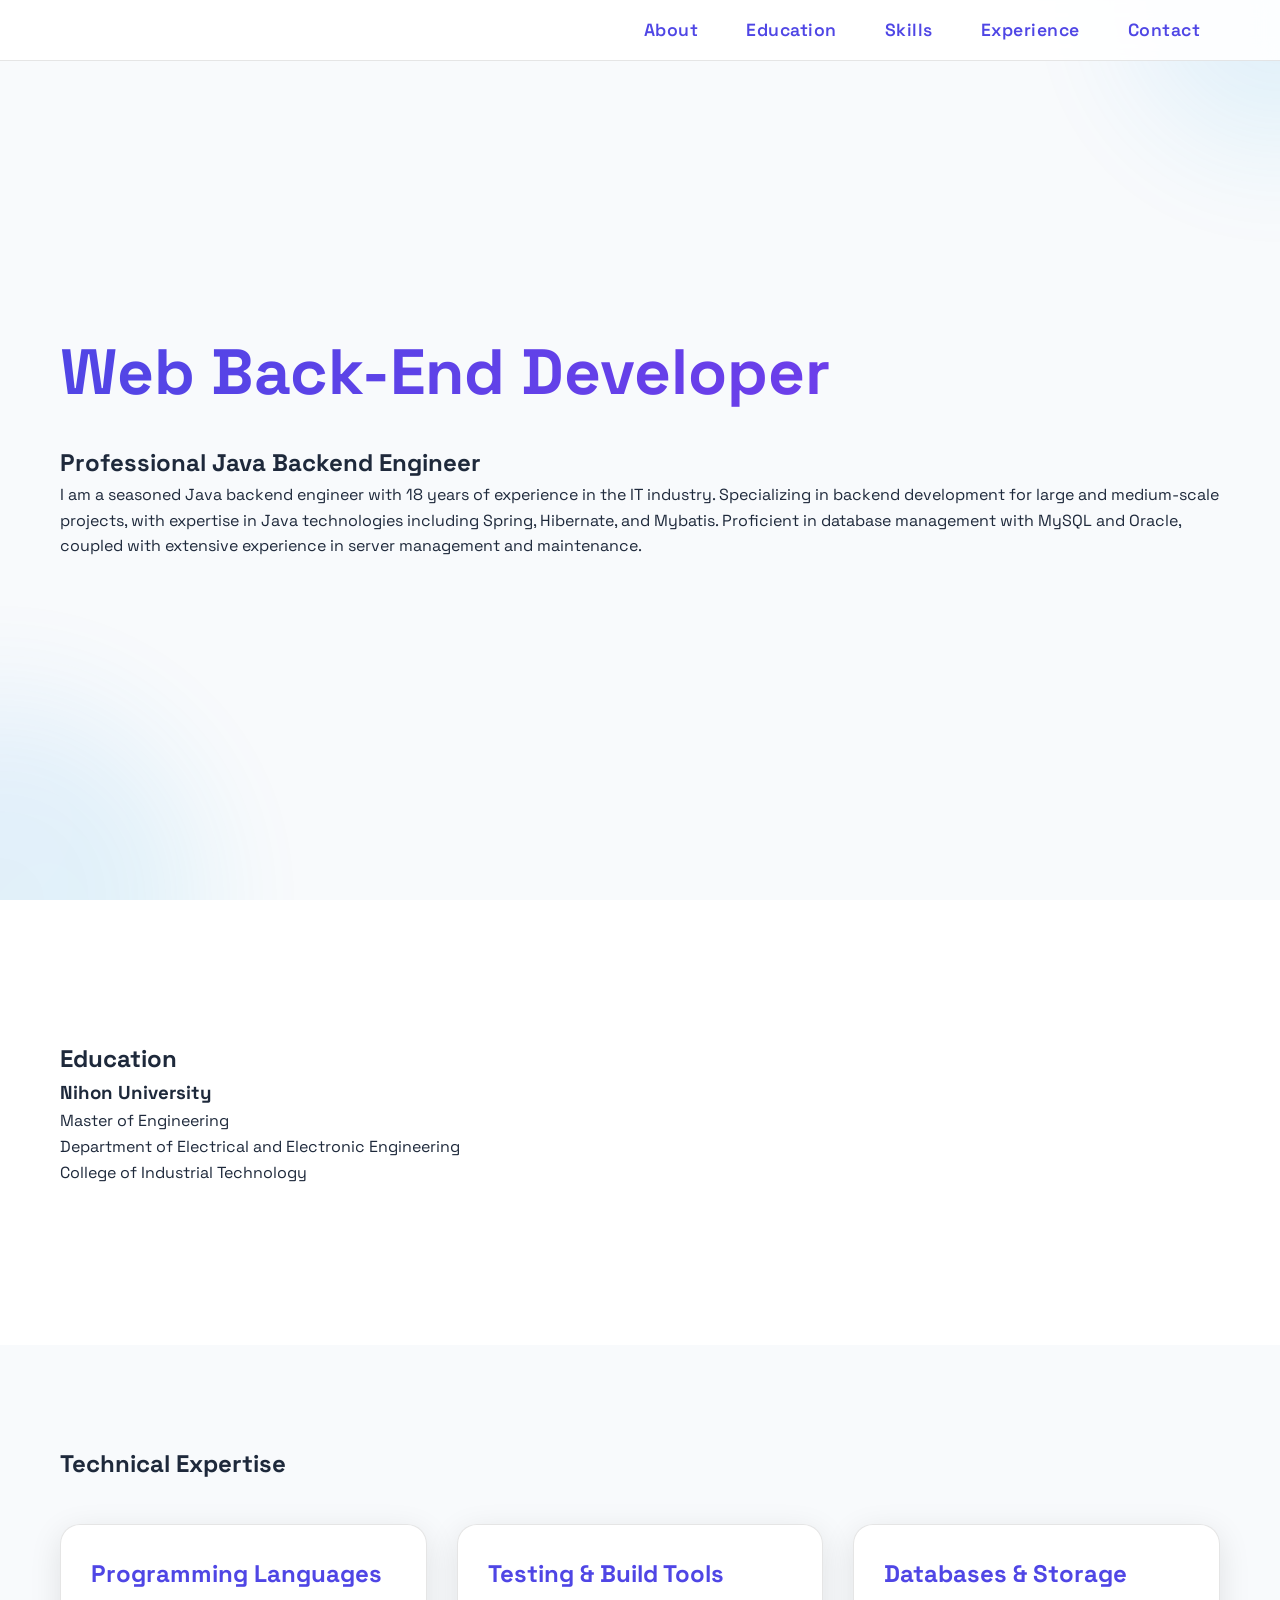
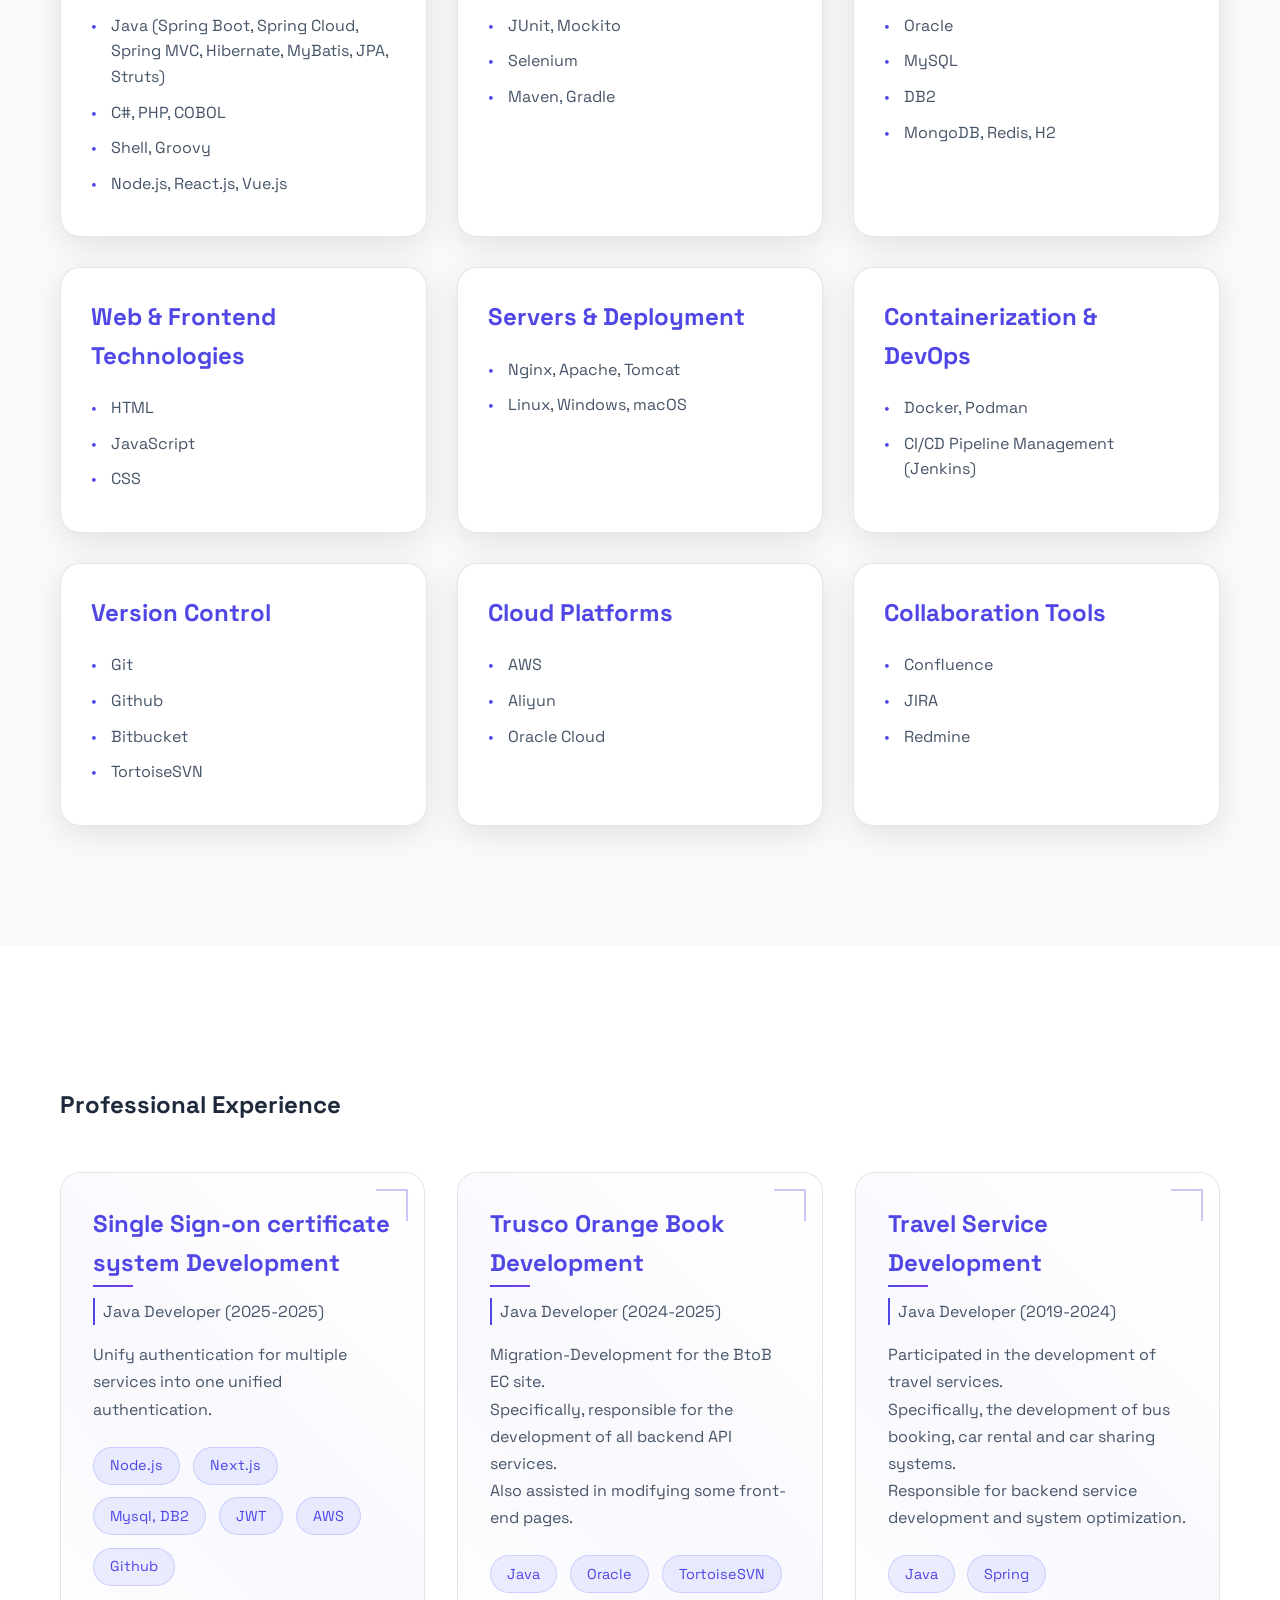
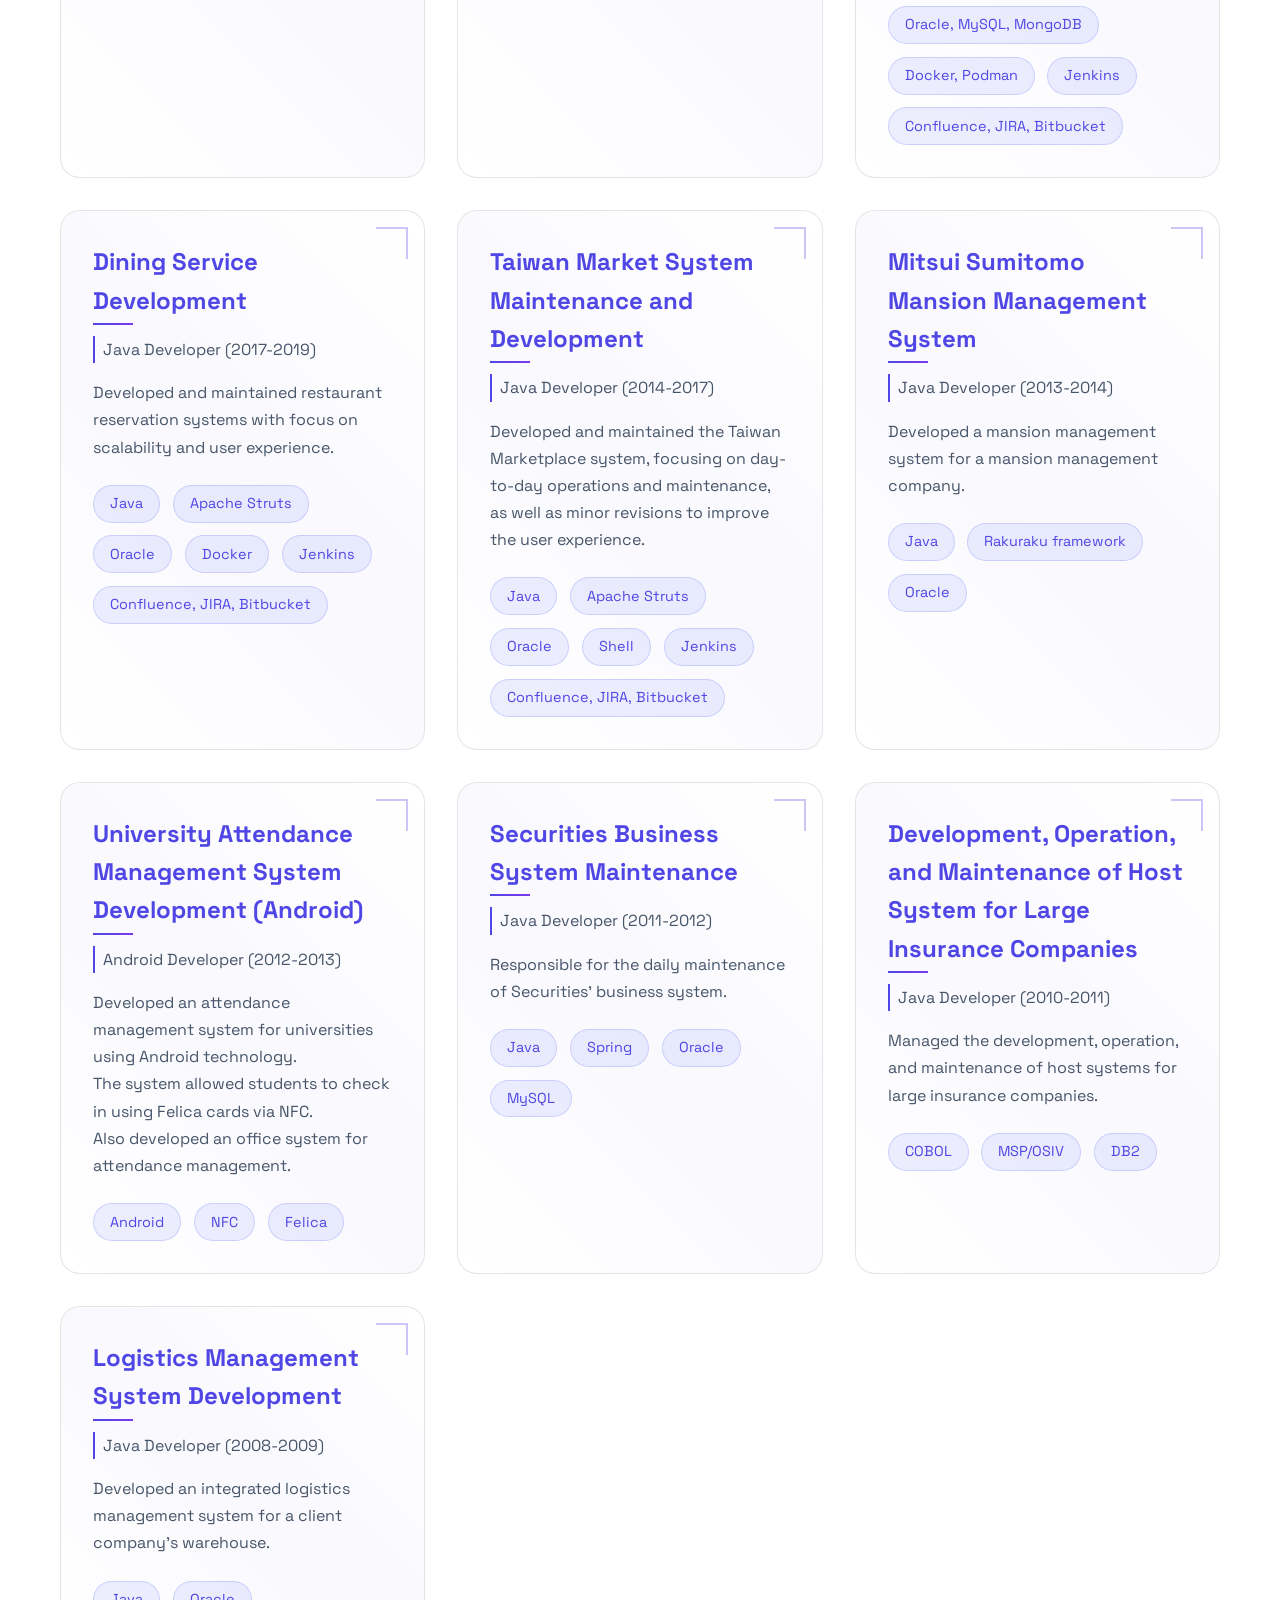
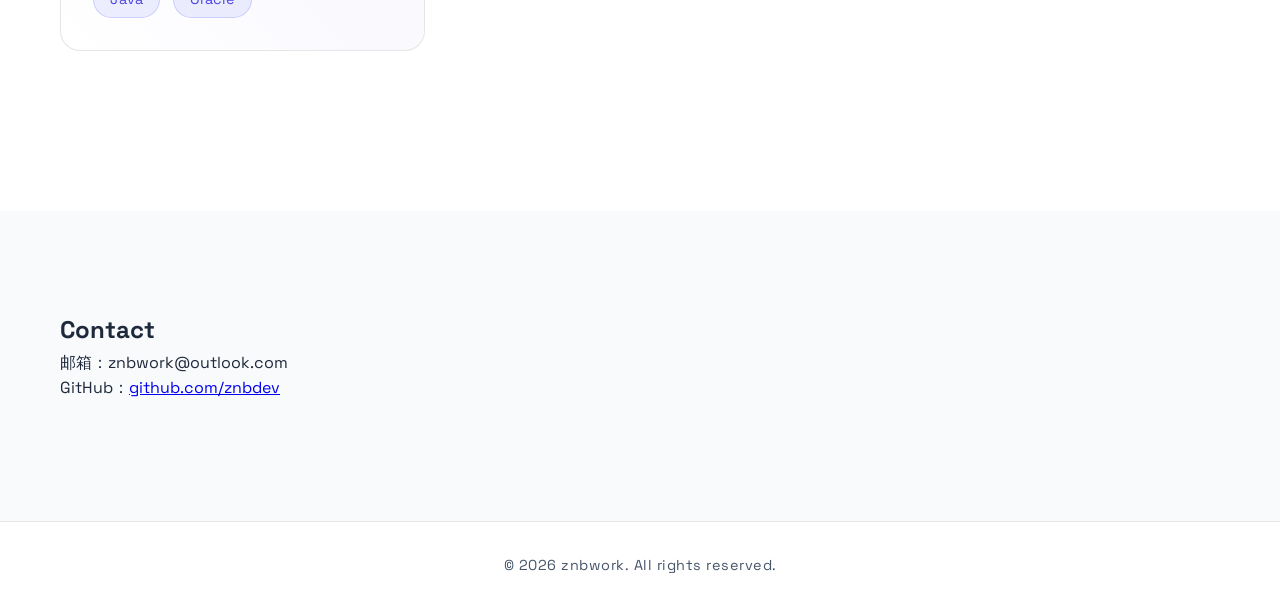
==== index.html @ f70860d4 "Update index.html" ====
<!DOCTYPE html>
<html lang="en">
<head>
    <meta charset="UTF-8">
    <meta name="viewport" content="width=device-width, initial-scale=1.0">
    <title>Web Back-End Developer Portfolio</title>
    <link rel="stylesheet" href="styles.css">
    <link href="https://fonts.googleapis.com/css2?family=Space+Grotesk:wght@400;500;700&display=swap" rel="stylesheet">
</head>
<body>
    <header>
        <nav>
            <div class="nav-container">
                <div class="menu-toggle">
                    <div class="bar"></div>
                    <div class="bar"></div>
                    <div class="bar"></div>
                </div>
                <ul class="nav-menu">
                    <li><a href="#about">About</a></li>
                    <li><a href="#education">Education</a></li>
                    <li><a href="#skills">Skills</a></li>
                    <li><a href="#experience">Experience</a></li>
                    <li><a href="#contact">Contact</a></li>
                </ul>
            </div>
        </nav>
    </header>

    <main>
        <section id="about" class="section">
            <div class="container">
                <h1>Web Back-End Developer</h1>
                <h2>Professional Java Backend Engineer</h2>
                <p>I am a seasoned Java backend engineer with <span id="yearsOfExperience"></span> years of experience in the IT industry. 
                   Specializing in backend development for large and medium-scale projects, with expertise 
                   in Java technologies including Spring, Hibernate, and Mybatis. Proficient in database 
                   management with MySQL and Oracle, coupled with extensive experience in server management 
                   and maintenance.</p>
            </div>
            <div class="tech-circles">
                <div class="circle"></div>
                <div class="circle"></div>
                <div class="circle"></div>
            </div>
        </section>

        <section id="education" class="section">
            <div class="container">
                <h2>Education</h2>
                <div class="education-info">
                    <h3>Nihon University</h3>
                    <p>Master of Engineering</p>
                    <p>Department of Electrical and Electronic Engineering</p>
                    <p>College of Industrial Technology</p>
                </div>
            </div>
        </section>

        <section id="skills" class="section">
            <div class="container">
                <h2>Technical Expertise</h2>
                <div class="skills-grid">
                    <div class="skill-item">
                        <h3>Programming Languages</h3>
                        <ul>
                            <li>Java (Spring Boot, Spring Cloud, Spring MVC, Hibernate, MyBatis, JPA, Struts)</li>
                            <li>C#, PHP, COBOL</li>
                            <li>Shell, Groovy</li>
                            <li>Node.js, React.js, Vue.js</li>
                        </ul>
                    </div>
                    <div class="skill-item">
                        <h3>Testing & Build Tools</h3>
                        <ul>
                            <li>JUnit, Mockito</li>
                            <li>Selenium</li>
                            <li>Maven, Gradle</li>
                        </ul>
                    </div>
                    <div class="skill-item">
                        <h3>Databases & Storage</h3>
                        <ul>
                            <li>Oracle</li>
                            <li>MySQL</li>
                            <li>DB2</li>
                            <li>MongoDB, Redis, H2</li>
                        </ul>
                    </div>
                    <div class="skill-item">
                        <h3>Web & Frontend Technologies</h3>
                        <ul>
                            <li>HTML</li>
                            <li>JavaScript</li>
                            <li>CSS</li>
                        </ul>
                    </div>
                    <div class="skill-item">
                        <h3>Servers & Deployment</h3>
                        <ul>
                            <li>Nginx, Apache, Tomcat</li>
                            <li>Linux, Windows, macOS</li>
                        </ul>
                    </div>
                    <div class="skill-item">
                        <h3>Containerization & DevOps</h3>
                        <ul>
                            <li>Docker, Podman</li>
                            <li>CI/CD Pipeline Management (Jenkins)</li>
                        </ul>
                    </div>
                    <div class="skill-item">
                        <h3>Version Control</h3>
                        <ul>
                            <li>Git</li>
                            <li>Github</li>
                            <li>Bitbucket</li>
                            <li>TortoiseSVN</li>
                        </ul>
                    </div>
                    <div class="skill-item">
                        <h3>Cloud Platforms</h3>
                        <ul>
                            <li>AWS</li>
                            <li>Aliyun</li>
                            <li>Oracle Cloud</li>
                        </ul>
                    </div>
                    <div class="skill-item">
                        <h3>Collaboration Tools</h3>
                        <ul>
                            <li>Confluence</li>
                            <li>JIRA</li>
                            <li>Redmine</li>
                        </ul>
                    </div>
                </div>

            </div>
        </section>

        <section id="experience" class="section">
            <div class="container">
                <h2>Professional Experience</h2>
                <div class="project-grid">
                    <div class="project-card">
                        <h3>Single Sign-on certificate system Development</h3>
                        <p class="role">Java Developer (2025-2025)</p>
                        <p class="project-description">
                            Unify authentication for multiple services into one unified authentication.
                        </p>
                        <div class="project-tags">
                            <span>Node.js</span>
                            <span>Next.js</span>
                            <span>Mysql, DB2</span>
                            <span>JWT</span>
                            <span>AWS</span>
                            <span>Github</span>
                        </div>
                    </div>
                    <div class="project-card">
                        <h3>Trusco Orange Book Development</h3>
                        <p class="role">Java Developer (2024-2025)</p>
                        <p class="project-description">
                            Migration-Development for the BtoB EC site.<br>
                            Specifically, responsible for the development of all backend API services.<br>
                            Also assisted in modifying some front-end pages.
                        </p>
                        <div class="project-tags">
                            <span>Java</span>
                            <span>Oracle</span>
                            <span>TortoiseSVN</span>
                        </div>
                    </div>
                    <div class="project-card">
                        <h3>Travel Service Development</h3>
                        <p class="role">Java Developer (2019-2024)</p>
                        <p class="project-description">
                            Participated in the development of travel services.<br>
                            Specifically, the development of bus booking, car rental and car sharing systems.<br>
                            Responsible for backend service development and system optimization.
                        </p>
                        <div class="project-tags">
                            <span>Java</span>
                            <span>Spring</span>
                            <span>Oracle, MySQL, MongoDB</span>
                            <span>Docker, Podman</span>
                            <span>Jenkins</span>
                            <span>Confluence, JIRA, Bitbucket</span>
                        </div>
                    </div>
                    <div class="project-card">
                        <h3>Dining Service Development</h3>
                        <p class="role">Java Developer (2017-2019)</p>
                        <p>Developed and maintained restaurant reservation systems with focus on 
                           scalability and user experience.</p>
                        <div class="project-tags">
                            <span>Java</span>
                            <span>Apache Struts</span>
                            <span>Oracle</span>
                            <span>Docker</span>
                            <span>Jenkins</span>
                            <span>Confluence, JIRA, Bitbucket</span>
                        </div>
                    </div>
                    <div class="project-card">
                        <h3>Taiwan Market System Maintenance and Development</h3>
                        <p class="role">Java Developer (2014-2017)</p>
                        <p>Developed and maintained the Taiwan Marketplace system,
                            focusing on day-to-day operations and maintenance,
                            as well as minor revisions to improve the user experience.</p>
                        <div class="project-tags">
                            <span>Java</span>
                            <span>Apache Struts</span>
                            <span>Oracle</span>
                            <span>Shell</span>
                            <span>Jenkins</span>
                            <span>Confluence, JIRA, Bitbucket</span>
                        </div>
                    </div>
                    <div class="project-card">
                        <h3>Mitsui Sumitomo Mansion Management System</h3>
                        <p class="role">Java Developer (2013-2014)</p>
                        <p class="project-description">
                            Developed a mansion management system for a mansion management company.
                        </p>
                        <div class="project-tags">
                            <span>Java</span>
                            <span>Rakuraku framework</span>
                            <span>Oracle</span>
                        </div>
                    </div>
                    <div class="project-card">
                        <h3>University Attendance Management System Development (Android)</h3>
                        <p class="role">Android Developer (2012-2013)</p>
                        <p class="project-description">
                            Developed an attendance management system for universities using Android technology.<br>
                            The system allowed students to check in using Felica cards via NFC.<br>
                            Also developed an office system for attendance management.
                        </p>
                        <div class="project-tags">
                            <span>Android</span>
                            <span>NFC</span>
                            <span>Felica</span>
                        </div>
                    </div>
                    <div class="project-card">
                        <h3>Securities Business System Maintenance</h3>
                        <p class="role">Java Developer (2011-2012)</p>
                        <p class="project-description">
                            Responsible for the daily maintenance of Securities' business system.
                         </p>
                        <div class="project-tags">
                            <span>Java</span>
                            <span>Spring</span>
                            <span>Oracle</span>
                            <span>MySQL</span>
                        </div>
                    </div>
                    <div class="project-card">
                        <h3>Development, Operation, and Maintenance of Host System for Large Insurance Companies</h3>
                        <p class="role">Java Developer (2010-2011)</p>
                        <p class="project-description">
                            Managed the development, operation, and maintenance of host systems for large insurance companies.
                        </p>
                        <div class="project-tags">
                            <span>COBOL</span>
                            <span>MSP/OSIV</span>
                            <span>DB2</span>
                        </div>
                    </div>
                    <div class="project-card">
                        <h3>Logistics Management System Development</h3>
                        <p class="role">Java Developer (2008-2009)</p>
                        <p class="project-description">
                            Developed an integrated logistics management system for a client company's warehouse.
                        </p>
                        <div class="project-tags">
                            <span>Java</span>
                            <span>Oracle</span>
                        </div>
                    </div>
                </div>
            </div>
        </section>

        <section id="contact" class="section">
            <div class="container">
                <h2>Contact</h2>
                <div class="contact-info">
                    <p>邮箱：znbwork@outlook.com</p>
                    <p>GitHub：<a href="https://github.com/znbwork">github.com/znbdev</a></p>
                    
                </div>
            </div>
        </section>
    </main>

    <footer>
        <p>© <span id="currentYear"></span> znbwork. All rights reserved.</p>
    </footer>

    <script src="script.js"></script>
</body>
</html>
---- styles.css ----
:root {
    --gradient-primary: linear-gradient(135deg, #4f46e5 0%, #7c3aed 100%);
    --gradient-secondary: linear-gradient(135deg, #3b82f6 0%, #06b6d4 100%);
    --text-primary: #1e293b;
    --text-secondary: #475569;
    --bg-light: #ffffff;
    --bg-off-white: #f8fafc;
    --accent-color: #4f46e5;
    --accent-hover: #4338ca;
    --card-bg: rgba(255, 255, 255, 0.9);
    --card-border: rgba(0, 0, 0, 0.1);
    --nav-bg: rgba(255, 255, 255, 0.9);
}

* {
    margin: 0;
    padding: 0;
    box-sizing: border-box;
}

body {
    font-family: 'Space Grotesk', sans-serif;
    line-height: 1.6;
    color: var(--text-primary);
    background: var(--bg-light);
    overflow-x: hidden;
}

.container {
    max-width: 1200px;
    margin: 0 auto;
    padding: 0 20px;
    position: relative;
}

/* 导航栏样式更新 */
header {
    background: var(--nav-bg);
    backdrop-filter: blur(10px);
    position: fixed;
    width: 100%;
    top: 0;
    z-index: 1000;
    border-bottom: 1px solid var(--card-border);
    padding: 1rem 0;
}

.nav-container {
    width: 100%;
    max-width: 1200px;
    margin: 0 auto;
    padding: 0 20px;
    display: flex;
    justify-content: flex-end;
    align-items: center;
    position: relative;
}

/* 汉堡菜单按钮样式 */
.menu-toggle {
    display: none;
    flex-direction: column;
    justify-content: space-between;
    width: 30px;
    height: 21px;
    cursor: pointer;
    z-index: 1001;
}

.bar {
    height: 3px;
    width: 100%;
    background: var(--text-primary);
    border-radius: 3px;
    transition: all 0.3s ease-in-out;
}

/* 响应式导航栏更新 */
@media (max-width: 768px) {
    .menu-toggle {
        display: flex;
        position: relative;
        z-index: 1001;
    }

    .nav-menu {
        position: fixed;
        top: 0;
        right: -100%;
        width: 80%;
        height: 100vh;
        background: rgba(255, 255, 255, 0.98) !important;
        flex-direction: column;
        justify-content: flex-start;
        padding-top: 80px;
        transition: 0.3s ease-in-out;
        box-shadow: -2px 0 20px rgba(0, 0, 0, 0.15);
        backdrop-filter: blur(10px);
        z-index: 1000;
    }

    .nav-menu.active {
        right: 0;
    }

    /* 汉堡菜单动画 */
    .menu-toggle.active .bar:nth-child(1) {
        transform: translateY(9px) rotate(45deg);
    }

    .menu-toggle.active .bar:nth-child(2) {
        opacity: 0;
    }

    .menu-toggle.active .bar:nth-child(3) {
        transform: translateY(-9px) rotate(-45deg);
    }

    /* 添加遮罩层 */
    .nav-overlay {
        display: none;
        position: fixed;
        top: 0;
        left: 0;
        width: 100%;
        height: 100%;
        background: rgba(0, 0, 0, 0.75);
        z-index: 999;
        backdrop-filter: blur(8px);
    }

    .nav-overlay.active {
        display: block;
    }

    nav ul {
        gap: 2rem;
        flex-direction: column;
        align-items: center;
        padding: 0;
    }

    nav ul li {
        width: 100%;
        text-align: center;
    }

    nav ul li a {
        display: block;
        padding: 1rem 0;
        font-size: 1.2rem;
        color: var(--text-primary) !important;
        font-weight: 600;
        padding: 1rem 2rem;
        margin: 0.5rem 0;
        border-radius: 8px;
        background: transparent;
        transition: all 0.3s ease;
    }

    nav ul li a::after {
        display: none;
    }

    nav ul li a:hover {
        color: var(--accent-color) !important;
        background: rgba(79, 70, 229, 0.08);
        transform: translateX(5px);
    }

    nav ul li {
        width: 90%;
        margin: 0 auto;
        border-bottom: 1px solid rgba(0, 0, 0, 0.05);
    }

    nav ul li:last-child {
        border-bottom: none;
    }
}

nav {
    width: 100%;
    max-width: 1200px;
    margin: 0 auto;
    padding: 0 20px;
}

nav ul {
    display: flex;
    justify-content: center;
    align-items: center;
    list-style: none;
    gap: 3rem;
}

nav ul li {
    position: relative;
}

nav ul li a {
    color: var(--accent-color) !important;
    font-weight: 600;
    text-decoration: none;
    font-size: 1.1rem;
    letter-spacing: 0.5px;
    padding: 0.5rem 0;
    transition: all 0.3s ease;
}

nav ul li a::after {
    content: '';
    position: absolute;
    bottom: -2px;
    left: 0;
    width: 0;
    height: 2px;
    background: var(--gradient-primary);
    transition: width 0.3s ease;
}

nav ul li a:hover {
    color: var(--accent-color);
}

nav ul li a:hover::after {
    width: 100%;
}

/* 响应式导航栏 */
@media (max-width: 768px) {
    nav ul {
        gap: 1.5rem;
        flex-direction: column;
        padding: 1rem 0;
    }

    nav ul li {
        width: 100%;
        text-align: center;
    }

    nav ul li a {
        display: block;
        padding: 0.5rem 0;
    }
}

.tech-circles {
    position: absolute;
    width: 100%;
    height: 100%;
    top: 0;
    left: 0;
    z-index: 1;
    overflow: hidden;
}

.circle {
    position: absolute;
    border-radius: 50%;
    background: var(--gradient-secondary);
    filter: blur(60px);
    opacity: 0.1;
}

.circle:nth-child(1) {
    width: 300px;
    height: 300px;
    top: -150px;
    right: -150px;
}

.circle:nth-child(2) {
    width: 400px;
    height: 400px;
    bottom: -200px;
    left: -200px;
}

/* 响应式设计优化 */
@media (max-width: 768px) {
    #about h1 {
        font-size: 2.5em;
    }
    
    .container {
        padding: 0 15px;
    }
    
    .skills-grid {
        grid-template-columns: 1fr;
    }
}

/* 页脚样式更新 */
footer {
    text-align: center;
    padding: 2rem 0;
    border-top: 1px solid var(--card-border);
}

footer p {
    color: var(--text-secondary);
    font-size: 0.9rem;
    letter-spacing: 0.5px;
}

.project-grid {
    display: grid;
    grid-template-columns: repeat(auto-fit, minmax(340px, 1fr));
    gap: 2rem;
    margin-top: 3rem;
}

.project-card {
    background: var(--card-bg);
    padding: 2rem;
    border-radius: 20px;
    position: relative;
    backdrop-filter: blur(10px);
    border: 1px solid var(--card-border);
    transition: all 0.4s cubic-bezier(0.4, 0, 0.2, 1);
    overflow: hidden;
}

/* 添加科技感背景效果 */
.project-card::before {
    content: '';
    position: absolute;
    top: 0;
    left: 0;
    width: 100%;
    height: 100%;
    background: linear-gradient(
        45deg,
        transparent 0%,
        rgba(79, 70, 229, 0.03) 50%,
        transparent 100%
    );
    z-index: 0;
}

.project-card > * {
    position: relative;
    z-index: 1;
}

.project-card h3 {
    font-size: 1.5rem;
    color: var(--accent-color);
    margin-bottom: 1rem;
    position: relative;
    display: inline-block;
}

/* 添加标题装饰线 */
.project-card h3::after {
    content: '';
    position: absolute;
    bottom: -5px;
    left: 0;
    width: 40px;
    height: 2px;
    background: var(--gradient-primary);
    transition: width 0.3s ease;
}

.project-card:hover h3::after {
    width: 100%;
}

.project-card .role {
    color: var(--text-secondary);
    font-size: 1rem;
    margin-bottom: 1rem;
    padding-left: 0.5rem;
    border-left: 2px solid var(--accent-color);
}

.project-card p {
    color: var(--text-secondary);
    margin-bottom: 1.5rem;
    line-height: 1.7;
}

.project-tags {
    display: flex;
    flex-wrap: wrap;
    gap: 0.8rem;
    margin-top: auto;
}

.project-tags span {
    padding: 0.4rem 1rem;
    border-radius: 20px;
    font-size: 0.9rem;
    background: rgba(79, 70, 229, 0.08);
    color: var(--accent-color);
    border: 1px solid rgba(79, 70, 229, 0.2);
    transition: all 0.3s ease;
}

/* 悬停效果 */
.project-card:hover {
    transform: translateY(-5px);
    box-shadow: 0 20px 40px rgba(79, 70, 229, 0.1);
    border-color: var(--accent-color);
}

.project-tags span:hover {
    background: var(--accent-color);
    color: white;
    transform: translateY(-2px);
}

/* 添加装饰元素 */
.project-card::after {
    content: '';
    position: absolute;
    top: 1rem;
    right: 1rem;
    width: 30px;
    height: 30px;
    border-top: 2px solid var(--accent-color);
    border-right: 2px solid var(--accent-color);
    opacity: 0.3;
}

/* 响应式调整 */
@media (max-width: 768px) {
    .project-grid {
        grid-template-columns: 1fr;
        gap: 1.5rem;
    }
    
    .project-card {
        padding: 1.5rem;
    }
}

.project-description {
    color: var(--text-secondary);
    margin-bottom: 1.5rem;
    line-height: 1.7;
}

.project-description p:last-child {
    margin-bottom: 1.5rem;
}

/* 修改 section 的间距 */
.section {
    padding: 100px 0 120px; /* 增加底部内边距 */
    margin-bottom: 40px;    /* 添加底部外边距 */
    position: relative;
}

/* 最后一个 section 不需要底部外边距 */
.section:last-child {
    margin-bottom: 0;
}

/* 响应式调整 */
@media (max-width: 768px) {
    .section {
        padding: 80px 0 100px; /* 移动端稍微减小一点内边距 */
        margin-bottom: 30px;   /* 移动端稍微减小一点外边距 */
    }
}

/* about 部分更新 */
#about {
    background: var(--bg-off-white);
    min-height: 100vh;
    display: flex;
    align-items: center;
    position: relative;
    overflow: hidden;
}

#about h1 {
    font-size: 4em;
    margin-bottom: 20px;
    background: var(--gradient-primary);
    -webkit-background-clip: text;
    -webkit-text-fill-color: transparent;
    text-shadow: none;
}

/* skills 部分更新 */
#skills {
    background: var(--bg-off-white);
    position: relative;
    overflow: hidden;
}

/* experience 部分更新 */
#experience {
    position: relative;
    overflow: hidden;
}

/* contact 部分更新 */
#contact {
    background: var(--bg-off-white);
    position: relative;
    overflow: hidden;
}

/* 技能部分更新 */
.skills-grid {
    display: grid;
    grid-template-columns: repeat(auto-fit, minmax(300px, 1fr));
    gap: 30px;
    margin-top: 40px;
}

.skill-item {
    background: var(--card-bg);
    padding: 30px;
    border-radius: 20px;
    backdrop-filter: blur(10px);
    border: 1px solid var(--card-border);
    transition: transform 0.3s;
    box-shadow: 0 8px 32px rgba(0, 0, 0, 0.1);
}

.skill-item:hover {
    transform: translateY(-5px);
    box-shadow: 0 15px 30px rgba(129, 140, 248, 0.2);
    border-color: var(--accent-color);
}

.skill-item h3 {
    color: var(--accent-color);
    margin-bottom: 20px;
    font-size: 1.5em;
}

.skill-item ul li {
    color: var(--text-secondary);
    margin: 10px 0;
    list-style: none;
    position: relative;
    padding-left: 20px;
}

.skill-item ul li::before {
    content: '•';
    position: absolute;
    left: 0;
    color: var(--accent-color);
}

/* 项目卡片更新 */
.project-card {
    background: var(--card-bg);
    border: 1px solid var(--card-border);
    backdrop-filter: blur(10px);
    transition: all 0.3s;
}

.project-card:hover {
    transform: translateY(-5px);
    box-shadow: 0 15px 30px rgba(129, 140, 248, 0.2);
    border-color: var(--accent-color);
}

.project-tags span {
    background: rgba(129, 140, 248, 0.15);
    color: var(--accent-color);
    border: 1px solid rgba(129, 140, 248, 0.3);
}
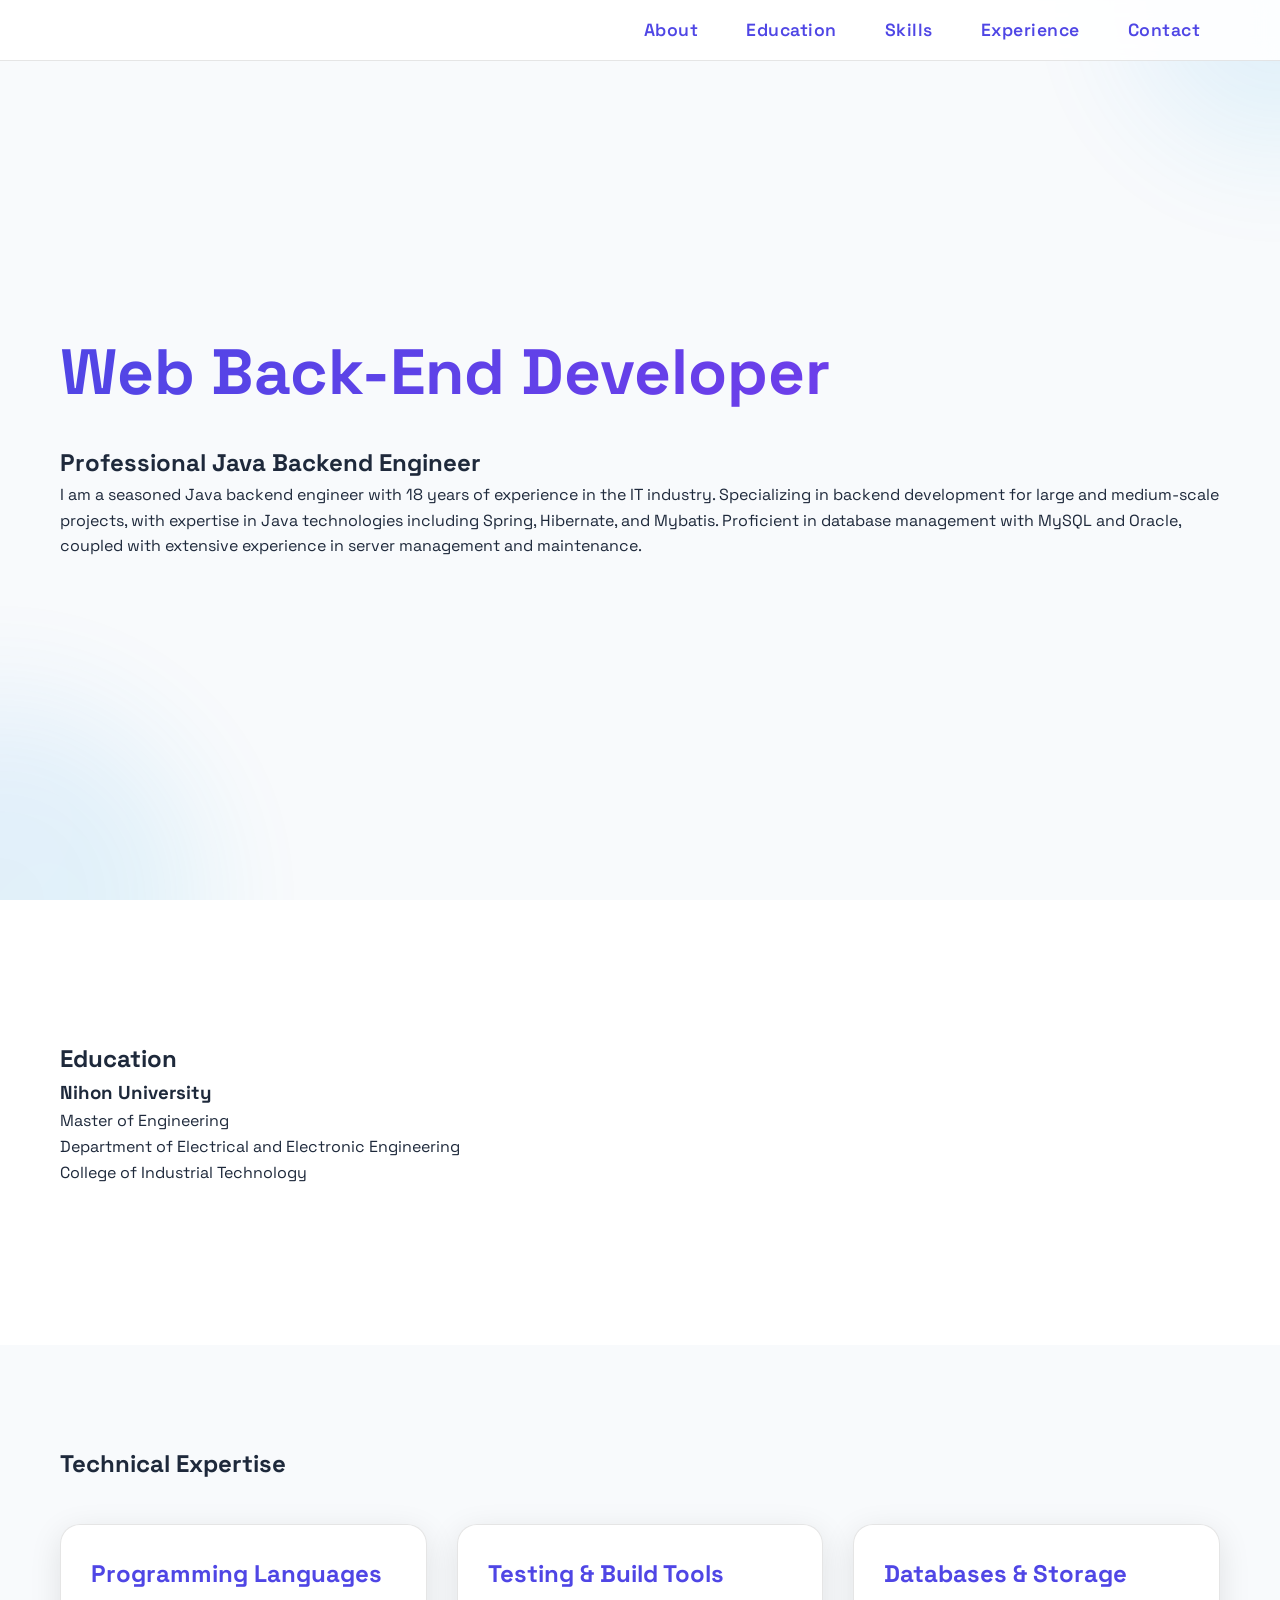
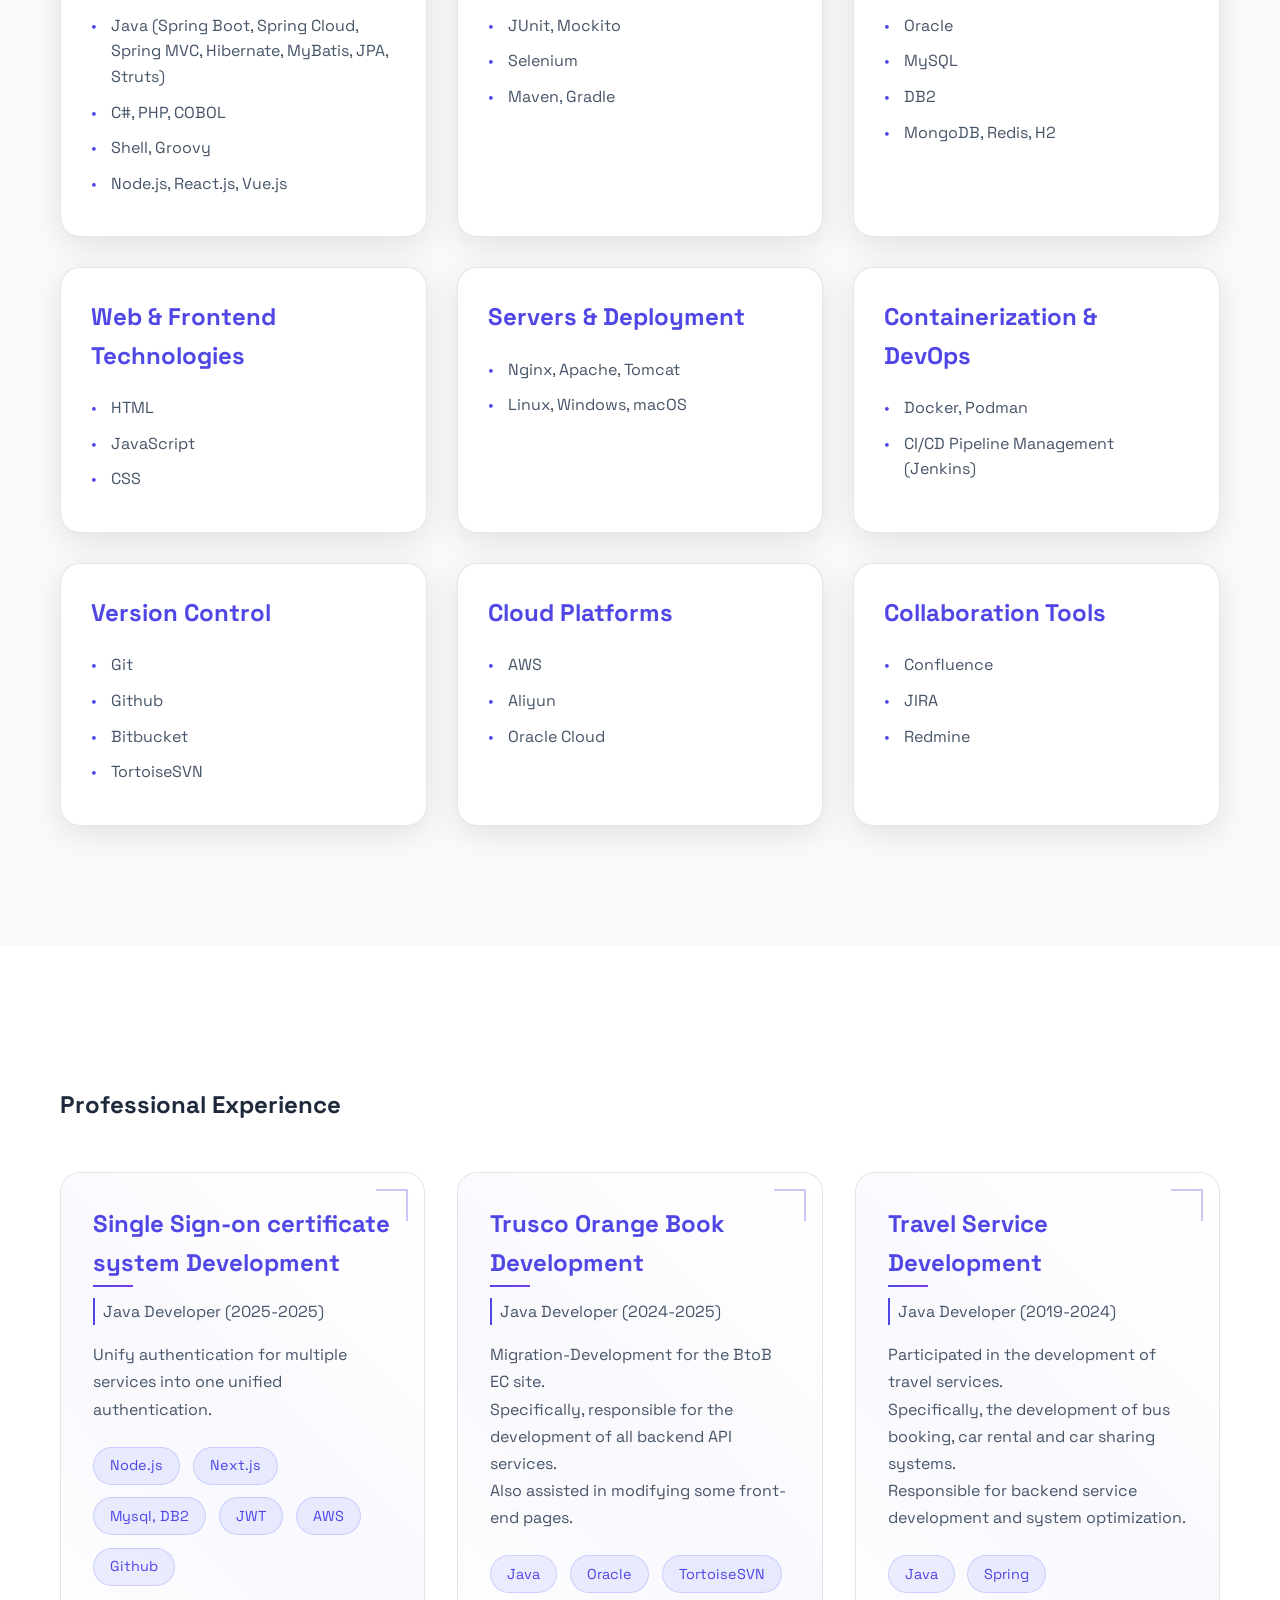
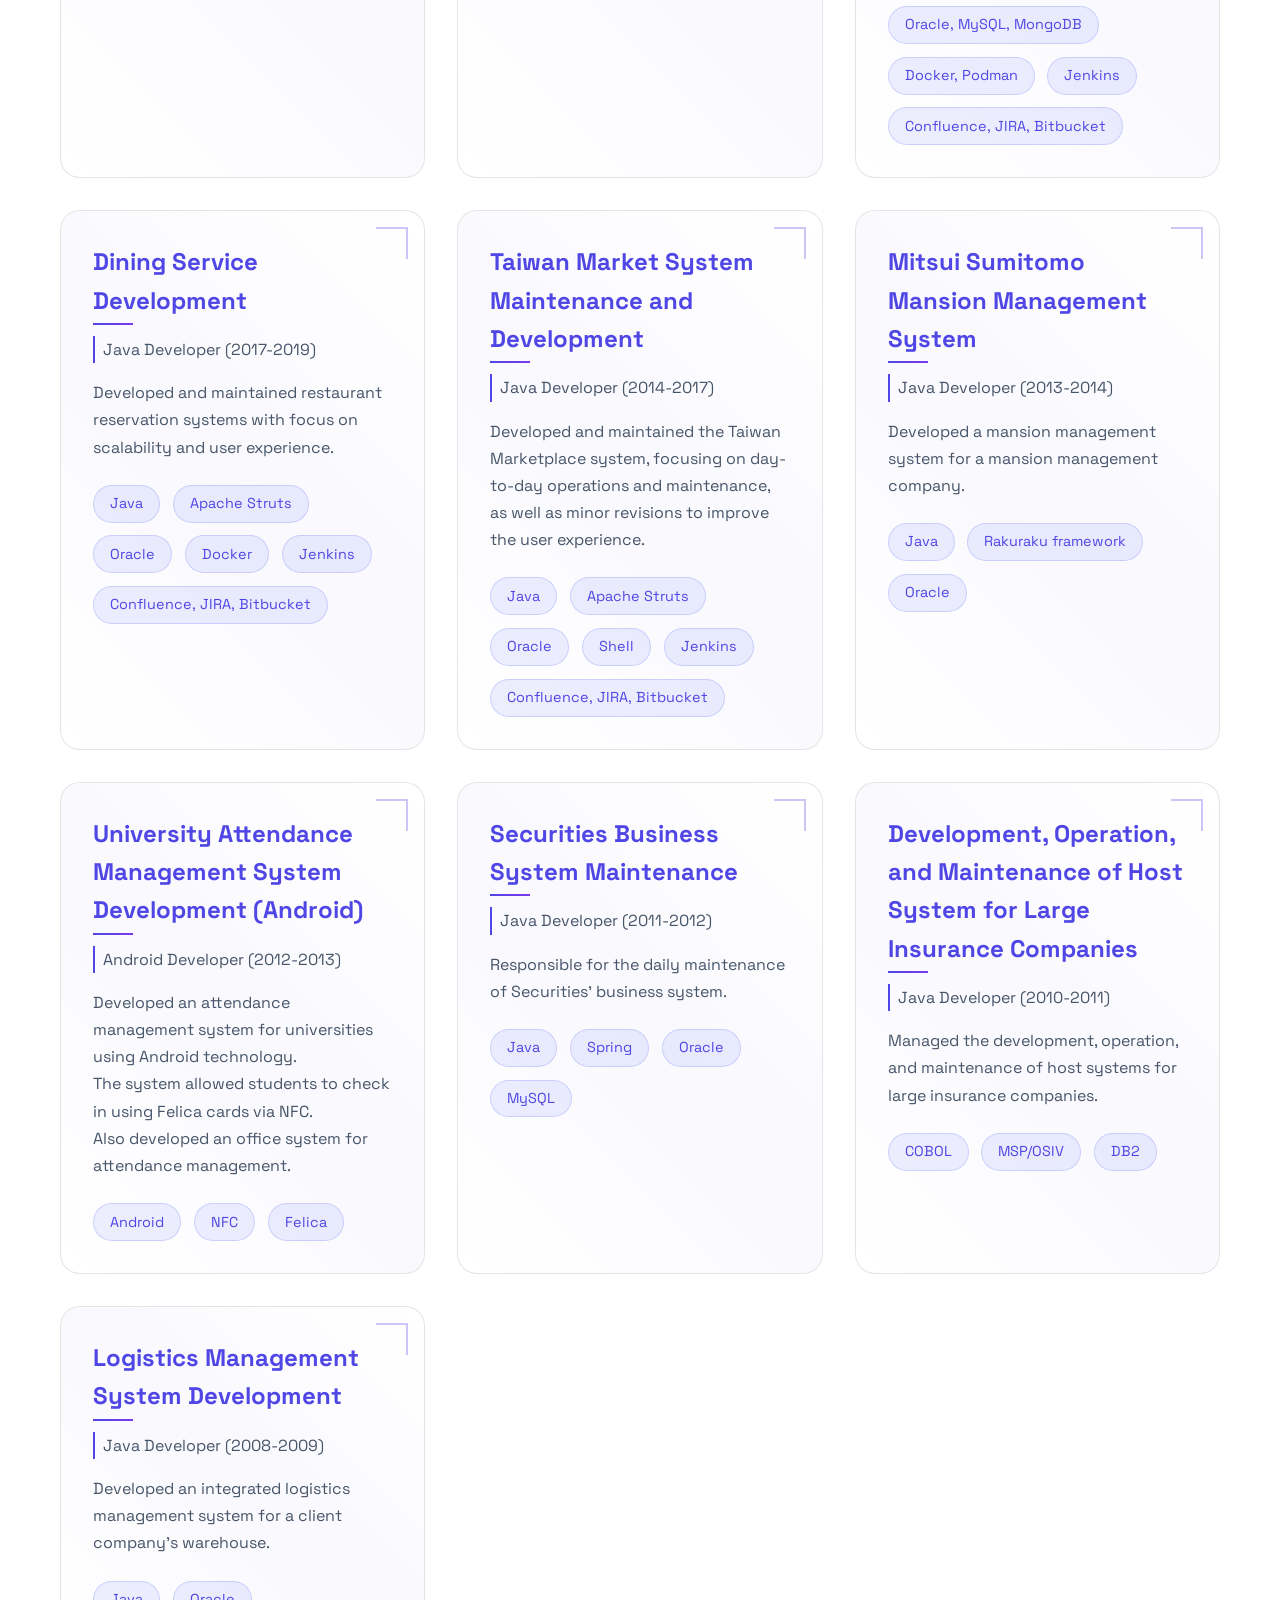
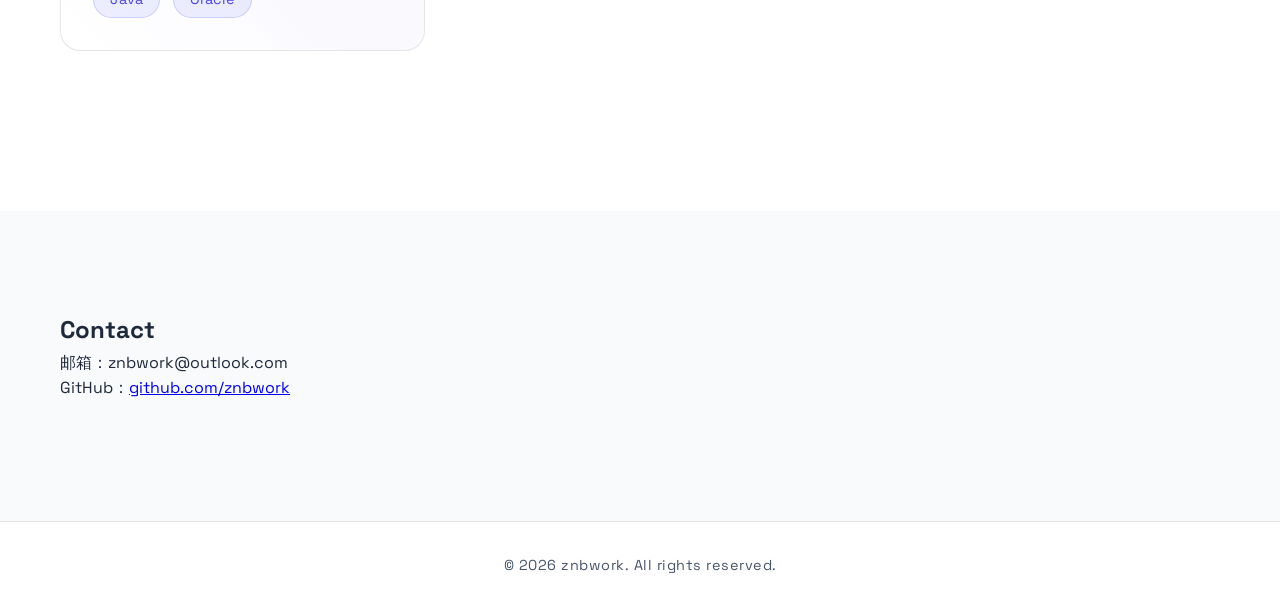
==== commit 00bd7239: "Update index.html" ====
--- a/index.html
+++ b/index.html
@@ -289,7 +289,7 @@
                 <h2>Contact</h2>
                 <div class="contact-info">
                     <p>邮箱：znbwork@outlook.com</p>
-                    <p>GitHub：<a href="https://github.com/znbwork">github.com/znbdev</a></p>
+                    <p>GitHub：<a href="https://github.com/znbwork">github.com/znbwork</a></p>
                     
                 </div>
             </div>
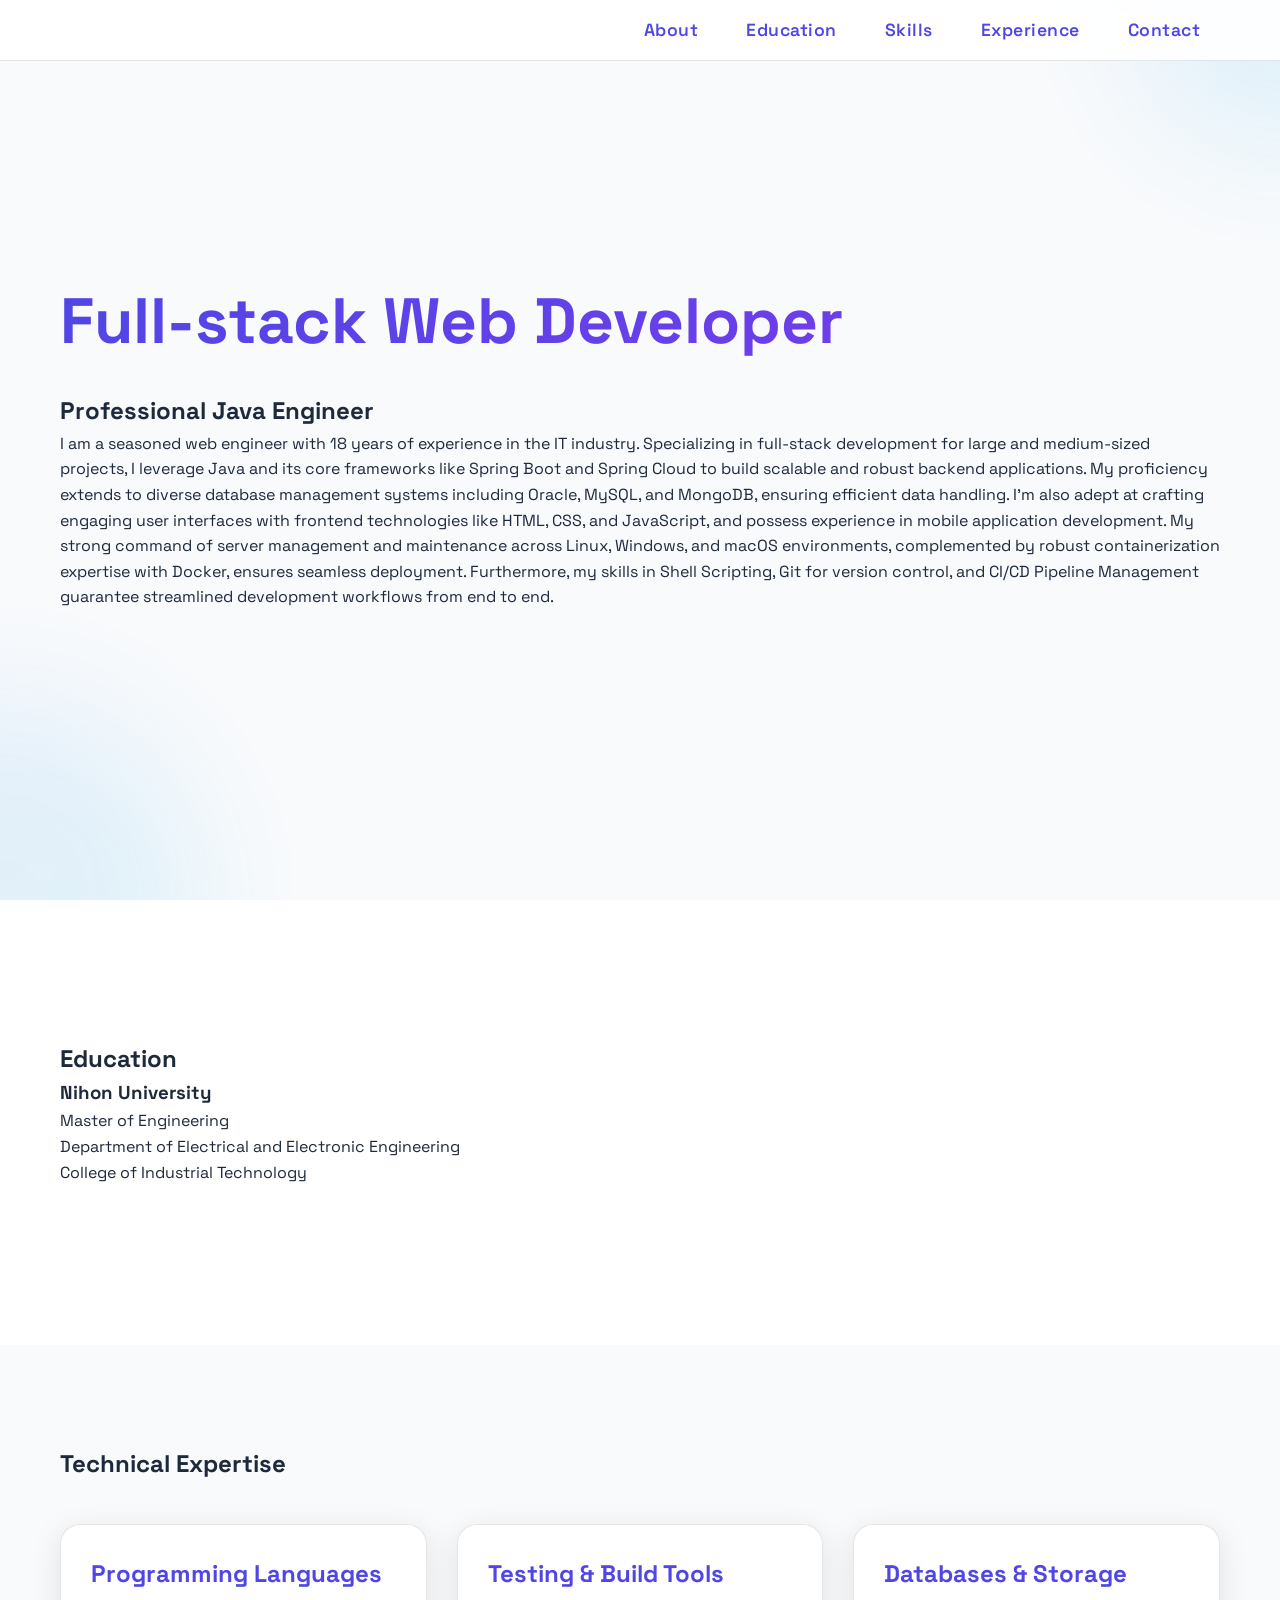
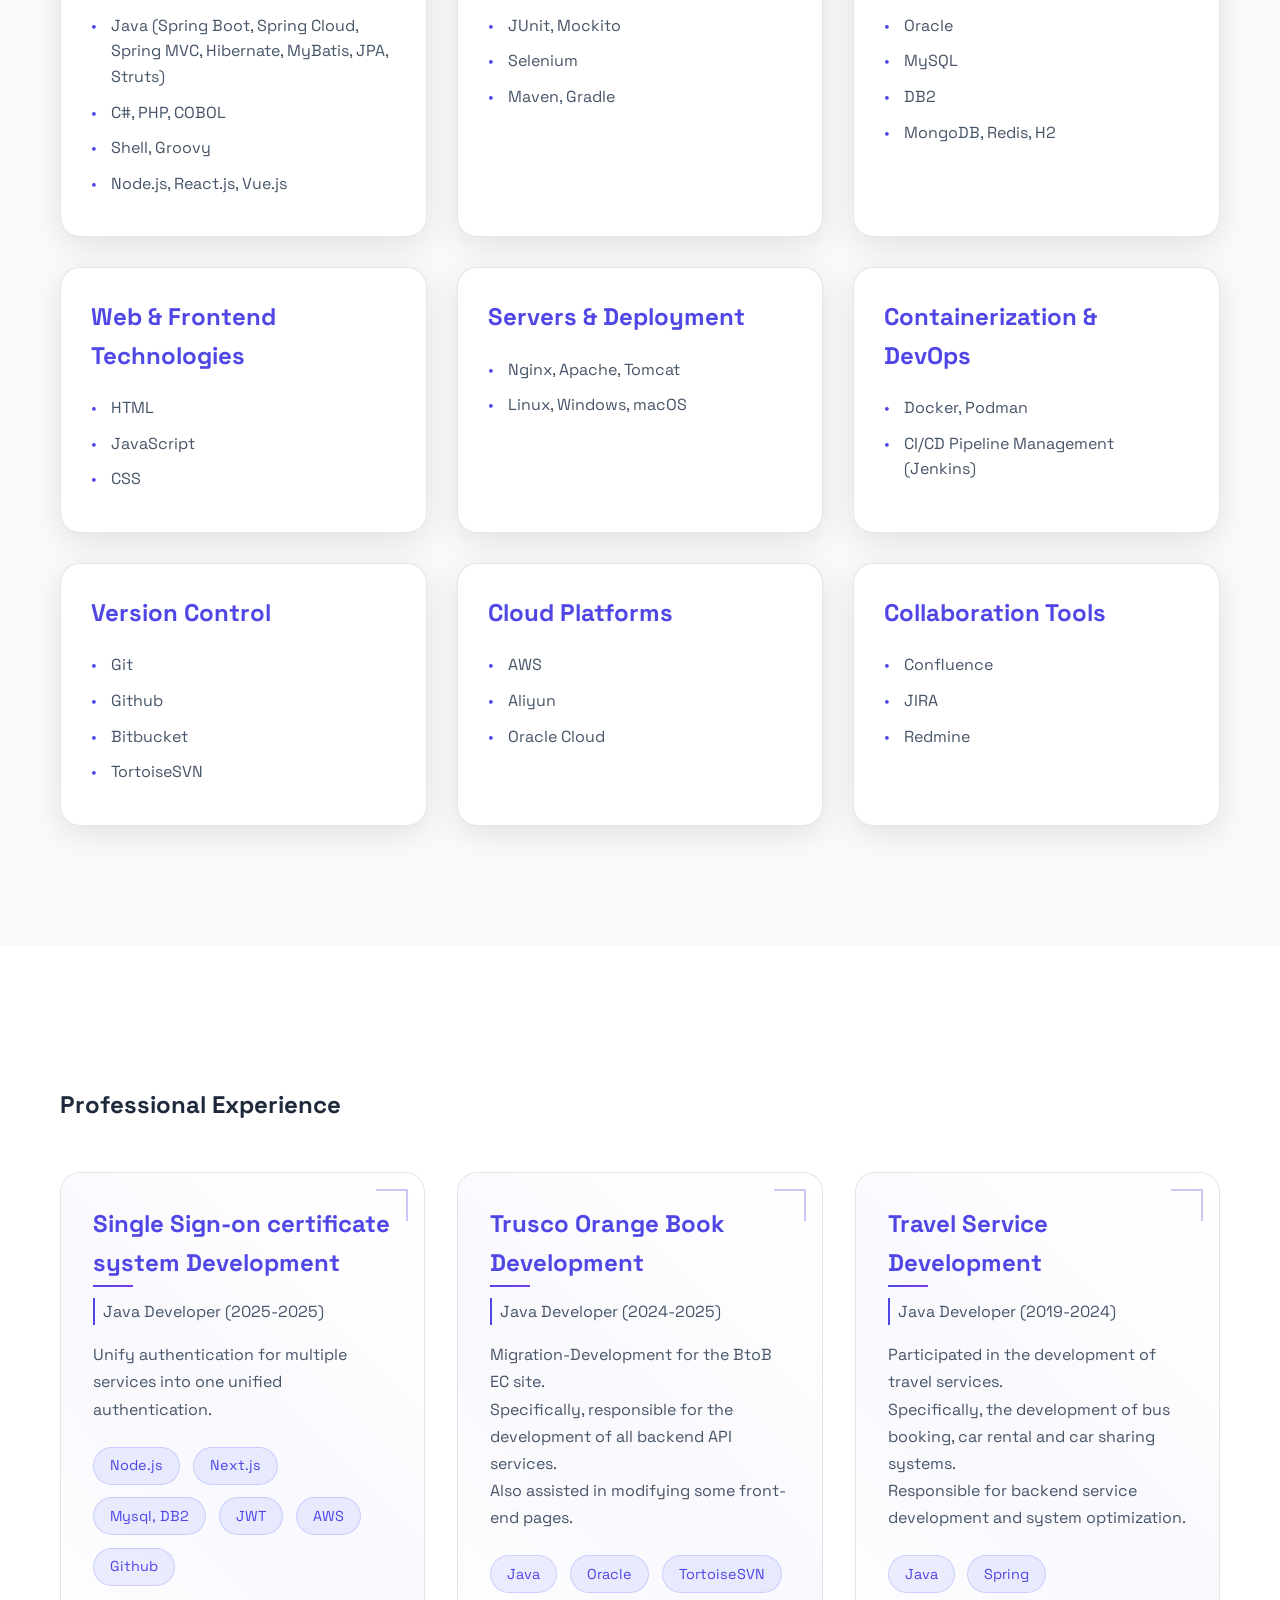
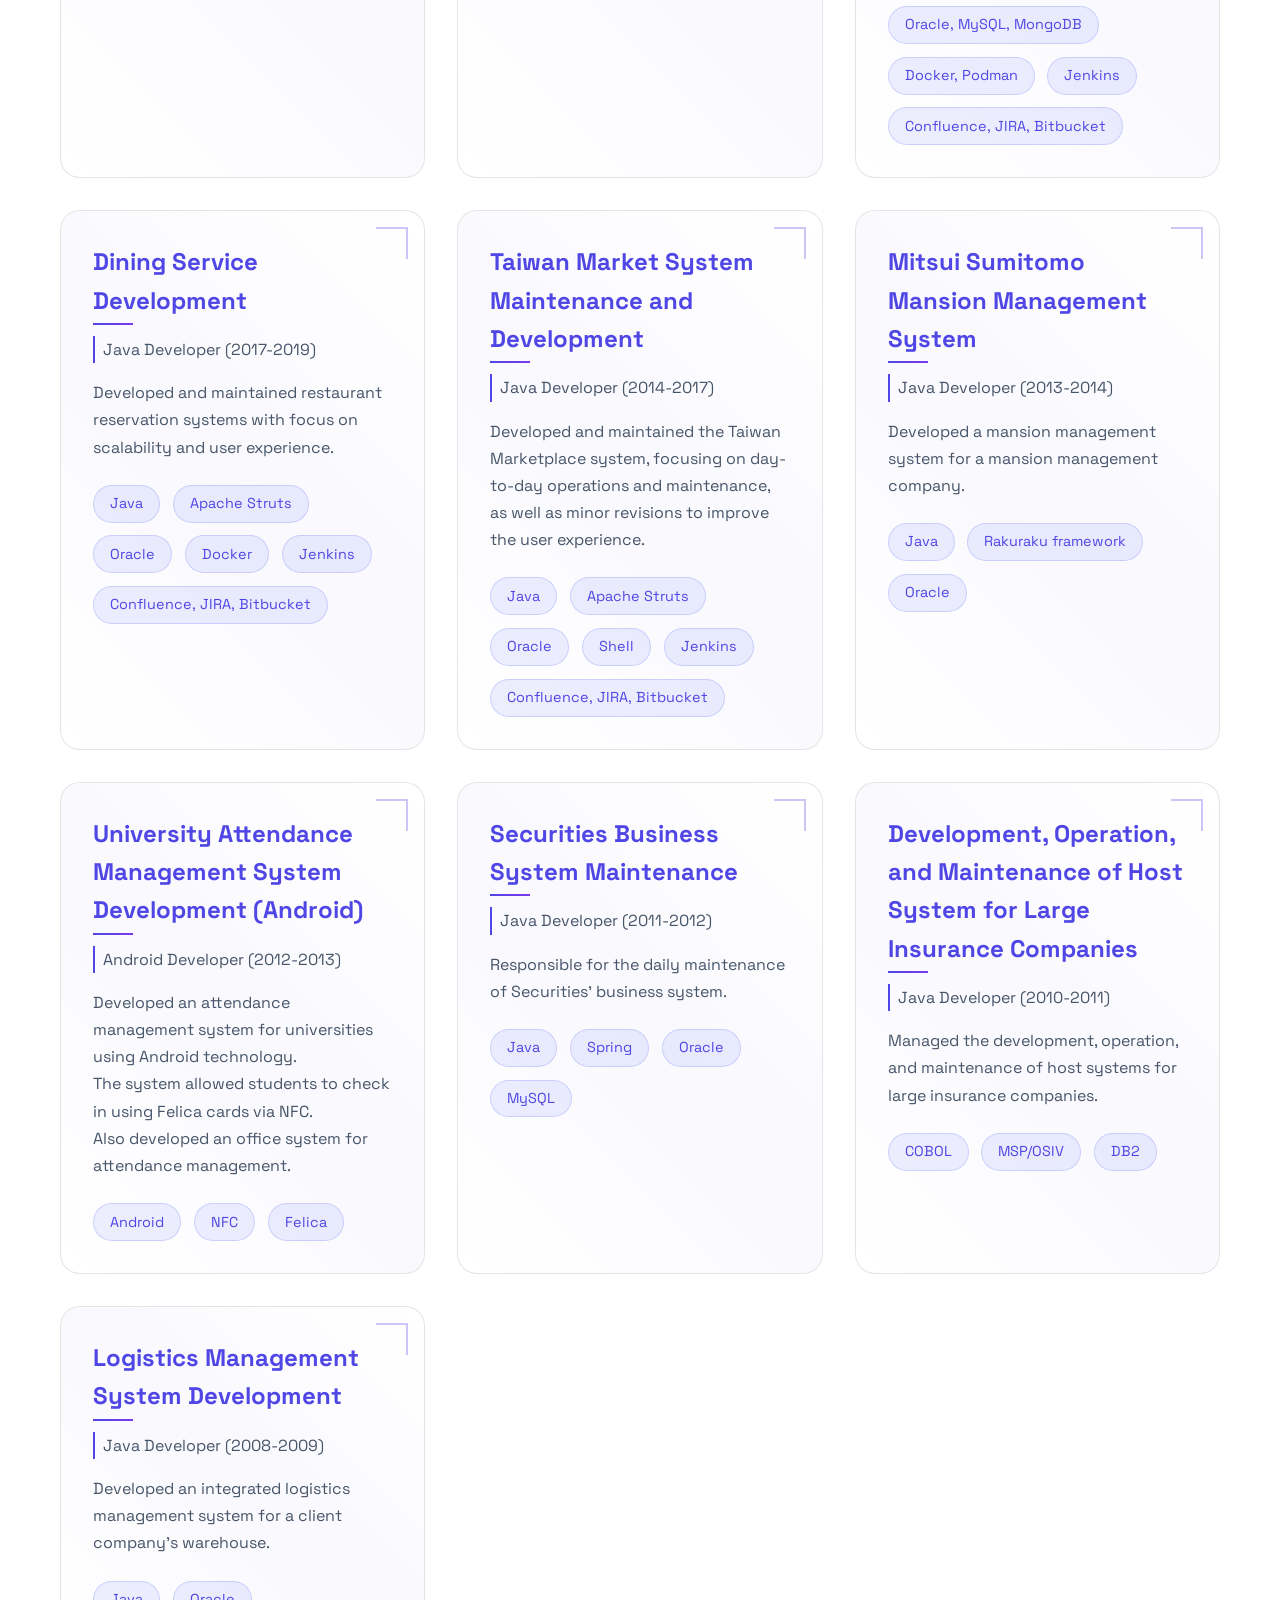
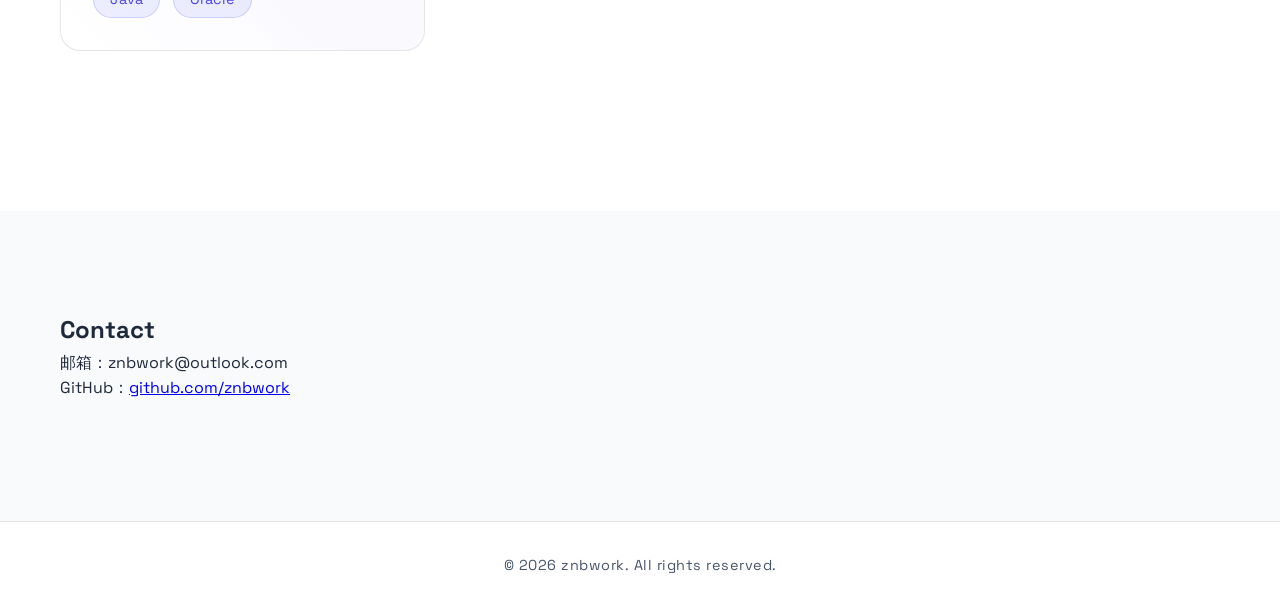
==== commit 10c87184: "Update index.html" ====
--- a/index.html
+++ b/index.html
@@ -3,7 +3,7 @@
 <head>
     <meta charset="UTF-8">
     <meta name="viewport" content="width=device-width, initial-scale=1.0">
-    <title>Web Back-End Developer Portfolio</title>
+    <title>Full-stack Web Developer</title>
     <link rel="stylesheet" href="styles.css">
     <link href="https://fonts.googleapis.com/css2?family=Space+Grotesk:wght@400;500;700&display=swap" rel="stylesheet">
 </head>
@@ -30,13 +30,16 @@
     <main>
         <section id="about" class="section">
             <div class="container">
-                <h1>Web Back-End Developer</h1>
-                <h2>Professional Java Backend Engineer</h2>
-                <p>I am a seasoned Java backend engineer with <span id="yearsOfExperience"></span> years of experience in the IT industry. 
-                   Specializing in backend development for large and medium-scale projects, with expertise 
-                   in Java technologies including Spring, Hibernate, and Mybatis. Proficient in database 
-                   management with MySQL and Oracle, coupled with extensive experience in server management 
-                   and maintenance.</p>
+                <h1>Full-stack Web Developer</h1>
+                <h2>Professional Java Engineer</h2>
+                <p>
+                I am a seasoned web engineer with <span id="yearsOfExperience"></span> years of experience in the IT industry. 
+                Specializing in full-stack development for large and medium-sized projects, I leverage Java and its core frameworks like Spring Boot and Spring Cloud to build scalable and robust backend applications. 
+                My proficiency extends to diverse database management systems including Oracle, MySQL, and MongoDB, ensuring efficient data handling. 
+                I'm also adept at crafting engaging user interfaces with frontend technologies like HTML, CSS, and JavaScript, and possess experience in mobile application development.
+                My strong command of server management and maintenance across Linux, Windows, and macOS environments, complemented by robust containerization expertise with Docker, ensures seamless deployment. 
+                Furthermore, my skills in Shell Scripting, Git for version control, and CI/CD Pipeline Management guarantee streamlined development workflows from end to end.
+                </p>
             </div>
             <div class="tech-circles">
                 <div class="circle"></div>
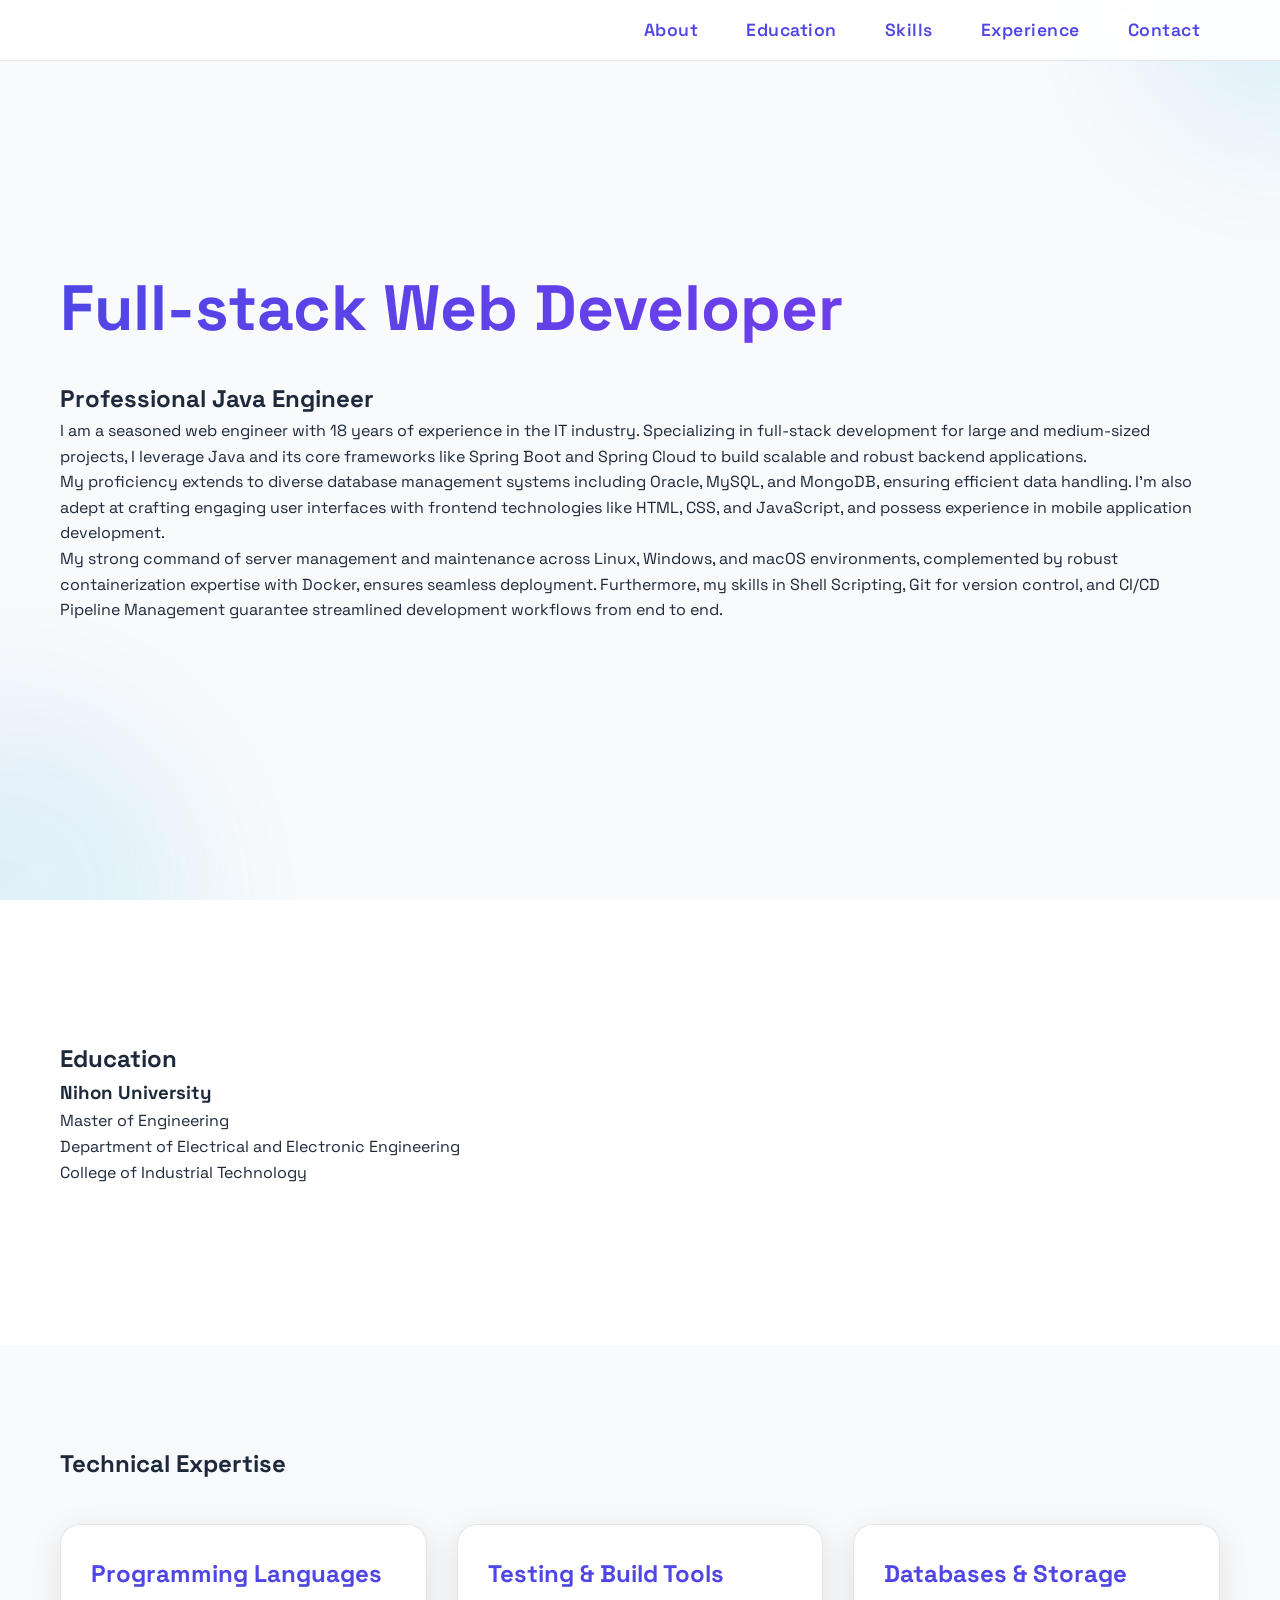
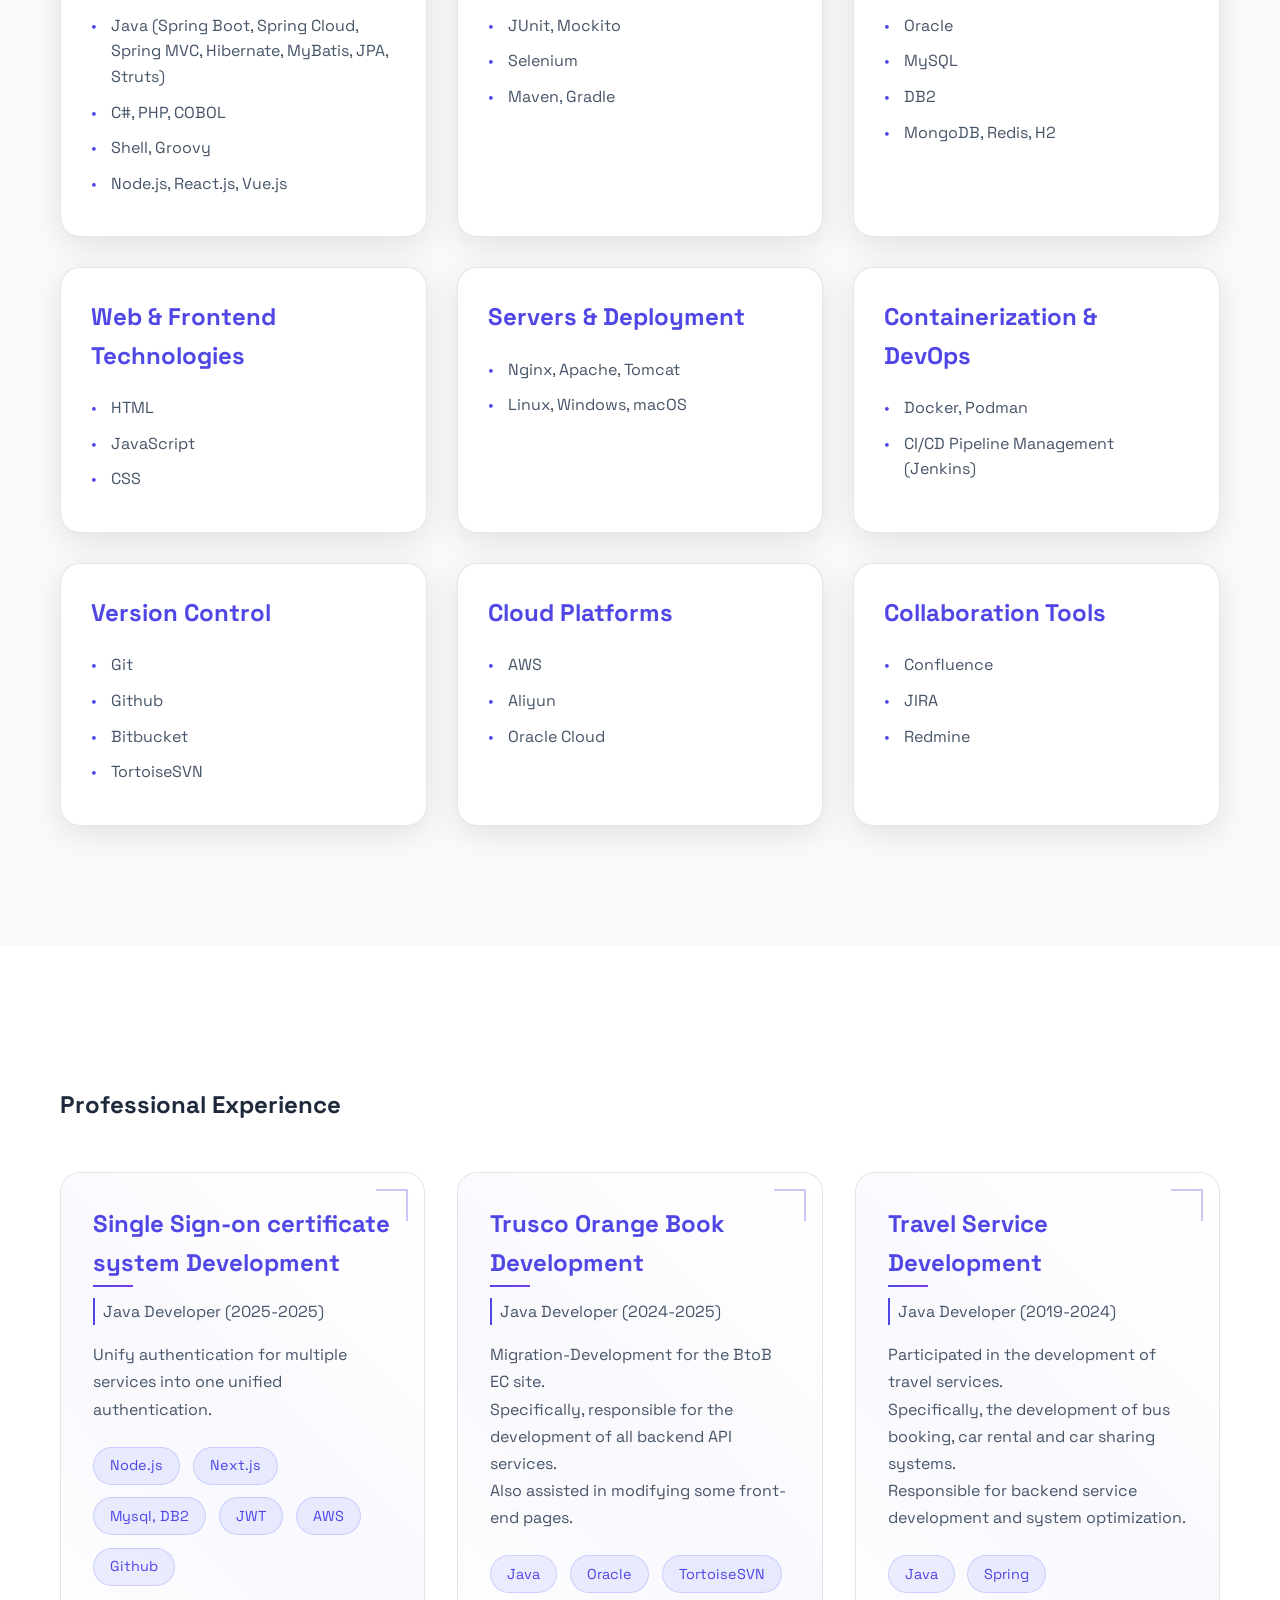
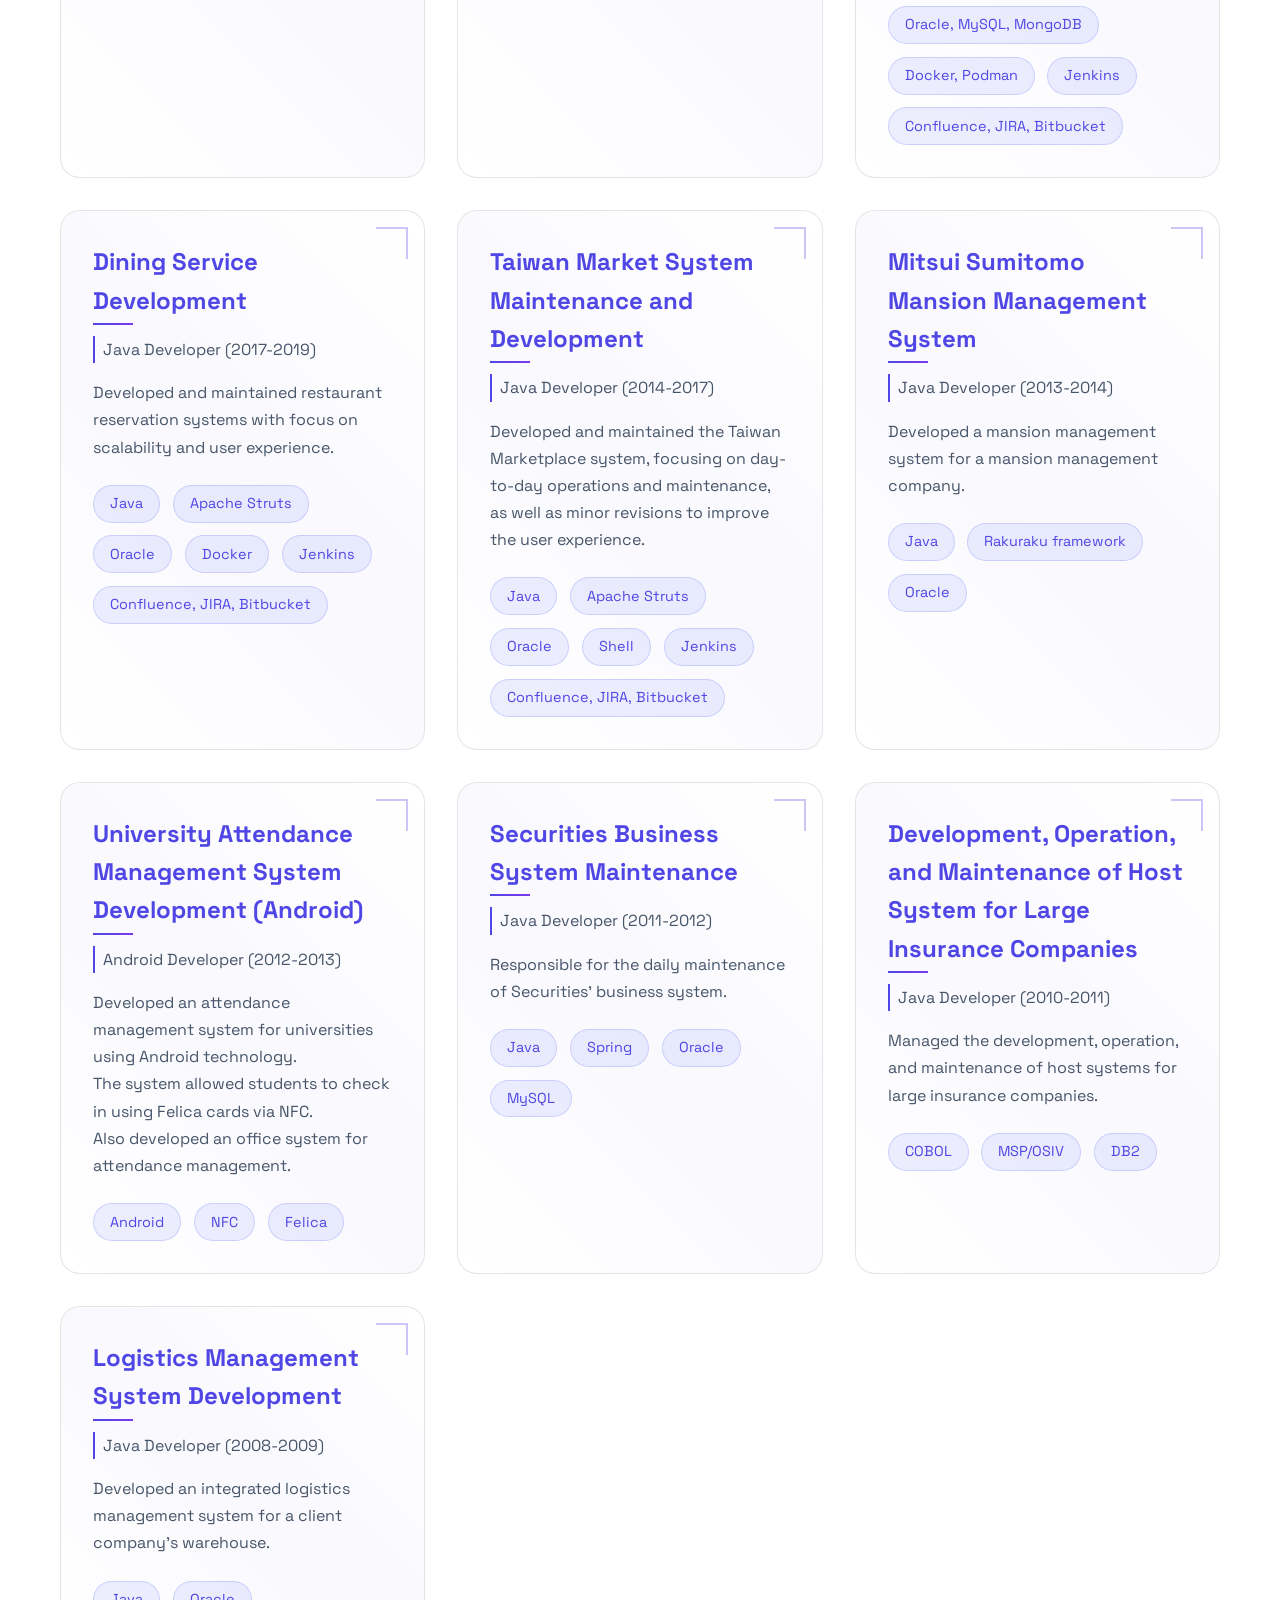
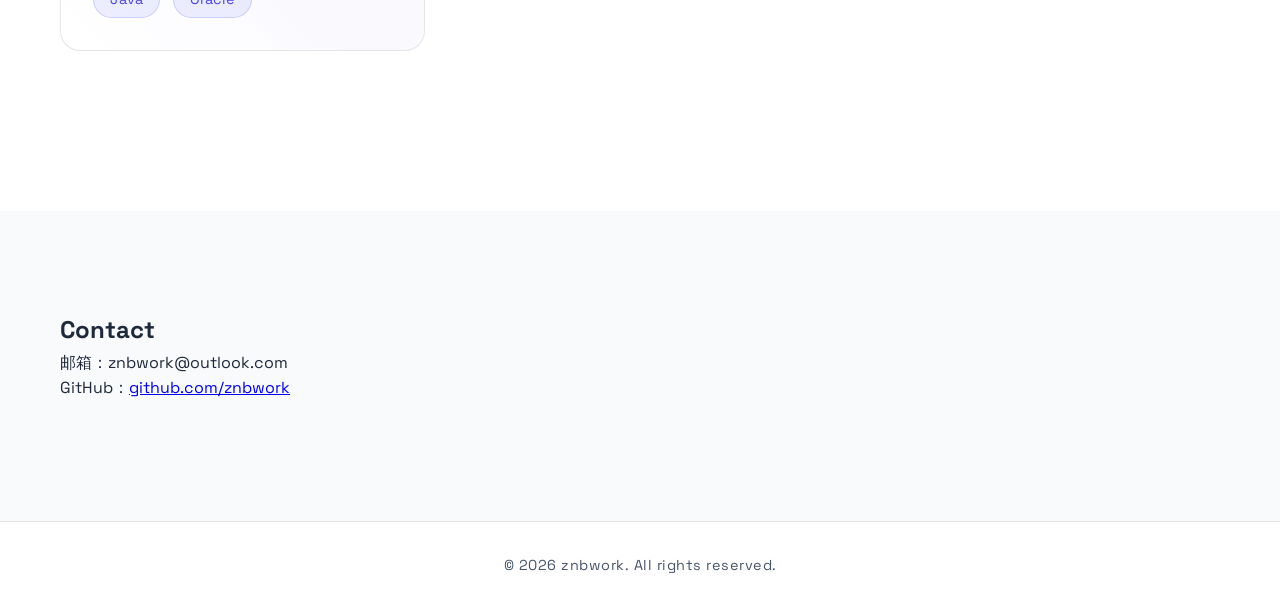
==== commit b40d910f: "Update index.html" ====
--- a/index.html
+++ b/index.html
@@ -8,301 +8,313 @@
     <link href="https://fonts.googleapis.com/css2?family=Space+Grotesk:wght@400;500;700&display=swap" rel="stylesheet">
 </head>
 <body>
-    <header>
-        <nav>
-            <div class="nav-container">
-                <div class="menu-toggle">
-                    <div class="bar"></div>
-                    <div class="bar"></div>
-                    <div class="bar"></div>
-                </div>
-                <ul class="nav-menu">
-                    <li><a href="#about">About</a></li>
-                    <li><a href="#education">Education</a></li>
-                    <li><a href="#skills">Skills</a></li>
-                    <li><a href="#experience">Experience</a></li>
-                    <li><a href="#contact">Contact</a></li>
-                </ul>
-            </div>
-        </nav>
-    </header>
-
-    <main>
-        <section id="about" class="section">
-            <div class="container">
-                <h1>Full-stack Web Developer</h1>
-                <h2>Professional Java Engineer</h2>
-                <p>
-                I am a seasoned web engineer with <span id="yearsOfExperience"></span> years of experience in the IT industry. 
-                Specializing in full-stack development for large and medium-sized projects, I leverage Java and its core frameworks like Spring Boot and Spring Cloud to build scalable and robust backend applications. 
-                My proficiency extends to diverse database management systems including Oracle, MySQL, and MongoDB, ensuring efficient data handling. 
-                I'm also adept at crafting engaging user interfaces with frontend technologies like HTML, CSS, and JavaScript, and possess experience in mobile application development.
-                My strong command of server management and maintenance across Linux, Windows, and macOS environments, complemented by robust containerization expertise with Docker, ensures seamless deployment. 
-                Furthermore, my skills in Shell Scripting, Git for version control, and CI/CD Pipeline Management guarantee streamlined development workflows from end to end.
-                </p>
-            </div>
-            <div class="tech-circles">
-                <div class="circle"></div>
-                <div class="circle"></div>
-                <div class="circle"></div>
-            </div>
-        </section>
-
-        <section id="education" class="section">
-            <div class="container">
-                <h2>Education</h2>
-                <div class="education-info">
-                    <h3>Nihon University</h3>
-                    <p>Master of Engineering</p>
-                    <p>Department of Electrical and Electronic Engineering</p>
-                    <p>College of Industrial Technology</p>
-                </div>
-            </div>
-        </section>
-
-        <section id="skills" class="section">
-            <div class="container">
-                <h2>Technical Expertise</h2>
-                <div class="skills-grid">
-                    <div class="skill-item">
-                        <h3>Programming Languages</h3>
-                        <ul>
-                            <li>Java (Spring Boot, Spring Cloud, Spring MVC, Hibernate, MyBatis, JPA, Struts)</li>
-                            <li>C#, PHP, COBOL</li>
-                            <li>Shell, Groovy</li>
-                            <li>Node.js, React.js, Vue.js</li>
-                        </ul>
-                    </div>
-                    <div class="skill-item">
-                        <h3>Testing & Build Tools</h3>
-                        <ul>
-                            <li>JUnit, Mockito</li>
-                            <li>Selenium</li>
-                            <li>Maven, Gradle</li>
-                        </ul>
-                    </div>
-                    <div class="skill-item">
-                        <h3>Databases & Storage</h3>
-                        <ul>
-                            <li>Oracle</li>
-                            <li>MySQL</li>
-                            <li>DB2</li>
-                            <li>MongoDB, Redis, H2</li>
-                        </ul>
-                    </div>
-                    <div class="skill-item">
-                        <h3>Web & Frontend Technologies</h3>
-                        <ul>
-                            <li>HTML</li>
-                            <li>JavaScript</li>
-                            <li>CSS</li>
-                        </ul>
-                    </div>
-                    <div class="skill-item">
-                        <h3>Servers & Deployment</h3>
-                        <ul>
-                            <li>Nginx, Apache, Tomcat</li>
-                            <li>Linux, Windows, macOS</li>
-                        </ul>
-                    </div>
-                    <div class="skill-item">
-                        <h3>Containerization & DevOps</h3>
-                        <ul>
-                            <li>Docker, Podman</li>
-                            <li>CI/CD Pipeline Management (Jenkins)</li>
-                        </ul>
-                    </div>
-                    <div class="skill-item">
-                        <h3>Version Control</h3>
-                        <ul>
-                            <li>Git</li>
-                            <li>Github</li>
-                            <li>Bitbucket</li>
-                            <li>TortoiseSVN</li>
-                        </ul>
-                    </div>
-                    <div class="skill-item">
-                        <h3>Cloud Platforms</h3>
-                        <ul>
-                            <li>AWS</li>
-                            <li>Aliyun</li>
-                            <li>Oracle Cloud</li>
-                        </ul>
-                    </div>
-                    <div class="skill-item">
-                        <h3>Collaboration Tools</h3>
-                        <ul>
-                            <li>Confluence</li>
-                            <li>JIRA</li>
-                            <li>Redmine</li>
-                        </ul>
-                    </div>
-                </div>
-
-            </div>
-        </section>
-
-        <section id="experience" class="section">
-            <div class="container">
-                <h2>Professional Experience</h2>
-                <div class="project-grid">
-                    <div class="project-card">
-                        <h3>Single Sign-on certificate system Development</h3>
-                        <p class="role">Java Developer (2025-2025)</p>
-                        <p class="project-description">
-                            Unify authentication for multiple services into one unified authentication.
-                        </p>
-                        <div class="project-tags">
-                            <span>Node.js</span>
-                            <span>Next.js</span>
-                            <span>Mysql, DB2</span>
-                            <span>JWT</span>
-                            <span>AWS</span>
-                            <span>Github</span>
-                        </div>
-                    </div>
-                    <div class="project-card">
-                        <h3>Trusco Orange Book Development</h3>
-                        <p class="role">Java Developer (2024-2025)</p>
-                        <p class="project-description">
-                            Migration-Development for the BtoB EC site.<br>
-                            Specifically, responsible for the development of all backend API services.<br>
-                            Also assisted in modifying some front-end pages.
-                        </p>
-                        <div class="project-tags">
-                            <span>Java</span>
-                            <span>Oracle</span>
-                            <span>TortoiseSVN</span>
-                        </div>
-                    </div>
-                    <div class="project-card">
-                        <h3>Travel Service Development</h3>
-                        <p class="role">Java Developer (2019-2024)</p>
-                        <p class="project-description">
-                            Participated in the development of travel services.<br>
-                            Specifically, the development of bus booking, car rental and car sharing systems.<br>
-                            Responsible for backend service development and system optimization.
-                        </p>
-                        <div class="project-tags">
-                            <span>Java</span>
-                            <span>Spring</span>
-                            <span>Oracle, MySQL, MongoDB</span>
-                            <span>Docker, Podman</span>
-                            <span>Jenkins</span>
-                            <span>Confluence, JIRA, Bitbucket</span>
-                        </div>
-                    </div>
-                    <div class="project-card">
-                        <h3>Dining Service Development</h3>
-                        <p class="role">Java Developer (2017-2019)</p>
-                        <p>Developed and maintained restaurant reservation systems with focus on 
-                           scalability and user experience.</p>
-                        <div class="project-tags">
-                            <span>Java</span>
-                            <span>Apache Struts</span>
-                            <span>Oracle</span>
-                            <span>Docker</span>
-                            <span>Jenkins</span>
-                            <span>Confluence, JIRA, Bitbucket</span>
-                        </div>
-                    </div>
-                    <div class="project-card">
-                        <h3>Taiwan Market System Maintenance and Development</h3>
-                        <p class="role">Java Developer (2014-2017)</p>
-                        <p>Developed and maintained the Taiwan Marketplace system,
-                            focusing on day-to-day operations and maintenance,
-                            as well as minor revisions to improve the user experience.</p>
-                        <div class="project-tags">
-                            <span>Java</span>
-                            <span>Apache Struts</span>
-                            <span>Oracle</span>
-                            <span>Shell</span>
-                            <span>Jenkins</span>
-                            <span>Confluence, JIRA, Bitbucket</span>
-                        </div>
-                    </div>
-                    <div class="project-card">
-                        <h3>Mitsui Sumitomo Mansion Management System</h3>
-                        <p class="role">Java Developer (2013-2014)</p>
-                        <p class="project-description">
-                            Developed a mansion management system for a mansion management company.
-                        </p>
-                        <div class="project-tags">
-                            <span>Java</span>
-                            <span>Rakuraku framework</span>
-                            <span>Oracle</span>
-                        </div>
-                    </div>
-                    <div class="project-card">
-                        <h3>University Attendance Management System Development (Android)</h3>
-                        <p class="role">Android Developer (2012-2013)</p>
-                        <p class="project-description">
-                            Developed an attendance management system for universities using Android technology.<br>
-                            The system allowed students to check in using Felica cards via NFC.<br>
-                            Also developed an office system for attendance management.
-                        </p>
-                        <div class="project-tags">
-                            <span>Android</span>
-                            <span>NFC</span>
-                            <span>Felica</span>
-                        </div>
-                    </div>
-                    <div class="project-card">
-                        <h3>Securities Business System Maintenance</h3>
-                        <p class="role">Java Developer (2011-2012)</p>
-                        <p class="project-description">
-                            Responsible for the daily maintenance of Securities' business system.
-                         </p>
-                        <div class="project-tags">
-                            <span>Java</span>
-                            <span>Spring</span>
-                            <span>Oracle</span>
-                            <span>MySQL</span>
-                        </div>
-                    </div>
-                    <div class="project-card">
-                        <h3>Development, Operation, and Maintenance of Host System for Large Insurance Companies</h3>
-                        <p class="role">Java Developer (2010-2011)</p>
-                        <p class="project-description">
-                            Managed the development, operation, and maintenance of host systems for large insurance companies.
-                        </p>
-                        <div class="project-tags">
-                            <span>COBOL</span>
-                            <span>MSP/OSIV</span>
-                            <span>DB2</span>
-                        </div>
-                    </div>
-                    <div class="project-card">
-                        <h3>Logistics Management System Development</h3>
-                        <p class="role">Java Developer (2008-2009)</p>
-                        <p class="project-description">
-                            Developed an integrated logistics management system for a client company's warehouse.
-                        </p>
-                        <div class="project-tags">
-                            <span>Java</span>
-                            <span>Oracle</span>
-                        </div>
-                    </div>
-                </div>
-            </div>
-        </section>
-
-        <section id="contact" class="section">
-            <div class="container">
-                <h2>Contact</h2>
-                <div class="contact-info">
-                    <p>邮箱：znbwork@outlook.com</p>
-                    <p>GitHub：<a href="https://github.com/znbwork">github.com/znbwork</a></p>
-                    
-                </div>
-            </div>
-        </section>
-    </main>
-
-    <footer>
-        <p>© <span id="currentYear"></span> znbwork. All rights reserved.</p>
-    </footer>
-
-    <script src="script.js"></script>
+<header>
+    <nav>
+        <div class="nav-container">
+            <div class="menu-toggle">
+                <div class="bar"></div>
+                <div class="bar"></div>
+                <div class="bar"></div>
+            </div>
+            <ul class="nav-menu">
+                <li><a href="#about">About</a></li>
+                <li><a href="#education">Education</a></li>
+                <li><a href="#skills">Skills</a></li>
+                <li><a href="#experience">Experience</a></li>
+                <li><a href="#contact">Contact</a></li>
+            </ul>
+        </div>
+    </nav>
+</header>
+
+<main>
+    <section id="about" class="section">
+        <div class="container">
+            <h1>Full-stack Web Developer</h1>
+            <h2>Professional Java Engineer</h2>
+            <p>
+                I am a seasoned web engineer with <span id="yearsOfExperience"></span> years of experience in the IT
+                industry. Specializing in full-stack development for large and medium-sized projects, I leverage Java
+                and its core frameworks like Spring Boot and Spring Cloud to build scalable and robust backend
+                applications.
+            </p>
+
+            <p>
+                My proficiency extends to diverse database management systems including Oracle, MySQL, and MongoDB,
+                ensuring efficient data handling. I'm also adept at crafting engaging user interfaces with frontend
+                technologies like HTML, CSS, and JavaScript, and possess experience in mobile application development.
+            </p>
+
+            <p>
+                My strong command of server management and maintenance across Linux, Windows, and macOS environments,
+                complemented by robust containerization expertise with Docker, ensures seamless deployment. Furthermore,
+                my skills in Shell Scripting, Git for version control, and CI/CD Pipeline Management guarantee
+                streamlined development workflows from end to end.
+            </p>
+        </div>
+        <div class="tech-circles">
+            <div class="circle"></div>
+            <div class="circle"></div>
+            <div class="circle"></div>
+        </div>
+    </section>
+
+    <section id="education" class="section">
+        <div class="container">
+            <h2>Education</h2>
+            <div class="education-info">
+                <h3>Nihon University</h3>
+                <p>Master of Engineering</p>
+                <p>Department of Electrical and Electronic Engineering</p>
+                <p>College of Industrial Technology</p>
+            </div>
+        </div>
+    </section>
+
+    <section id="skills" class="section">
+        <div class="container">
+            <h2>Technical Expertise</h2>
+            <div class="skills-grid">
+                <div class="skill-item">
+                    <h3>Programming Languages</h3>
+                    <ul>
+                        <li>Java (Spring Boot, Spring Cloud, Spring MVC, Hibernate, MyBatis, JPA, Struts)</li>
+                        <li>C#, PHP, COBOL</li>
+                        <li>Shell, Groovy</li>
+                        <li>Node.js, React.js, Vue.js</li>
+                    </ul>
+                </div>
+                <div class="skill-item">
+                    <h3>Testing & Build Tools</h3>
+                    <ul>
+                        <li>JUnit, Mockito</li>
+                        <li>Selenium</li>
+                        <li>Maven, Gradle</li>
+                    </ul>
+                </div>
+                <div class="skill-item">
+                    <h3>Databases & Storage</h3>
+                    <ul>
+                        <li>Oracle</li>
+                        <li>MySQL</li>
+                        <li>DB2</li>
+                        <li>MongoDB, Redis, H2</li>
+                    </ul>
+                </div>
+                <div class="skill-item">
+                    <h3>Web & Frontend Technologies</h3>
+                    <ul>
+                        <li>HTML</li>
+                        <li>JavaScript</li>
+                        <li>CSS</li>
+                    </ul>
+                </div>
+                <div class="skill-item">
+                    <h3>Servers & Deployment</h3>
+                    <ul>
+                        <li>Nginx, Apache, Tomcat</li>
+                        <li>Linux, Windows, macOS</li>
+                    </ul>
+                </div>
+                <div class="skill-item">
+                    <h3>Containerization & DevOps</h3>
+                    <ul>
+                        <li>Docker, Podman</li>
+                        <li>CI/CD Pipeline Management (Jenkins)</li>
+                    </ul>
+                </div>
+                <div class="skill-item">
+                    <h3>Version Control</h3>
+                    <ul>
+                        <li>Git</li>
+                        <li>Github</li>
+                        <li>Bitbucket</li>
+                        <li>TortoiseSVN</li>
+                    </ul>
+                </div>
+                <div class="skill-item">
+                    <h3>Cloud Platforms</h3>
+                    <ul>
+                        <li>AWS</li>
+                        <li>Aliyun</li>
+                        <li>Oracle Cloud</li>
+                    </ul>
+                </div>
+                <div class="skill-item">
+                    <h3>Collaboration Tools</h3>
+                    <ul>
+                        <li>Confluence</li>
+                        <li>JIRA</li>
+                        <li>Redmine</li>
+                    </ul>
+                </div>
+            </div>
+
+        </div>
+    </section>
+
+    <section id="experience" class="section">
+        <div class="container">
+            <h2>Professional Experience</h2>
+            <div class="project-grid">
+                <div class="project-card">
+                    <h3>Single Sign-on certificate system Development</h3>
+                    <p class="role">Java Developer (2025-2025)</p>
+                    <p class="project-description">
+                        Unify authentication for multiple services into one unified authentication.
+                    </p>
+                    <div class="project-tags">
+                        <span>Node.js</span>
+                        <span>Next.js</span>
+                        <span>Mysql, DB2</span>
+                        <span>JWT</span>
+                        <span>AWS</span>
+                        <span>Github</span>
+                    </div>
+                </div>
+                <div class="project-card">
+                    <h3>Trusco Orange Book Development</h3>
+                    <p class="role">Java Developer (2024-2025)</p>
+                    <p class="project-description">
+                        Migration-Development for the BtoB EC site.<br>
+                        Specifically, responsible for the development of all backend API services.<br>
+                        Also assisted in modifying some front-end pages.
+                    </p>
+                    <div class="project-tags">
+                        <span>Java</span>
+                        <span>Oracle</span>
+                        <span>TortoiseSVN</span>
+                    </div>
+                </div>
+                <div class="project-card">
+                    <h3>Travel Service Development</h3>
+                    <p class="role">Java Developer (2019-2024)</p>
+                    <p class="project-description">
+                        Participated in the development of travel services.<br>
+                        Specifically, the development of bus booking, car rental and car sharing systems.<br>
+                        Responsible for backend service development and system optimization.
+                    </p>
+                    <div class="project-tags">
+                        <span>Java</span>
+                        <span>Spring</span>
+                        <span>Oracle, MySQL, MongoDB</span>
+                        <span>Docker, Podman</span>
+                        <span>Jenkins</span>
+                        <span>Confluence, JIRA, Bitbucket</span>
+                    </div>
+                </div>
+                <div class="project-card">
+                    <h3>Dining Service Development</h3>
+                    <p class="role">Java Developer (2017-2019)</p>
+                    <p>Developed and maintained restaurant reservation systems with focus on
+                        scalability and user experience.</p>
+                    <div class="project-tags">
+                        <span>Java</span>
+                        <span>Apache Struts</span>
+                        <span>Oracle</span>
+                        <span>Docker</span>
+                        <span>Jenkins</span>
+                        <span>Confluence, JIRA, Bitbucket</span>
+                    </div>
+                </div>
+                <div class="project-card">
+                    <h3>Taiwan Market System Maintenance and Development</h3>
+                    <p class="role">Java Developer (2014-2017)</p>
+                    <p>Developed and maintained the Taiwan Marketplace system,
+                        focusing on day-to-day operations and maintenance,
+                        as well as minor revisions to improve the user experience.</p>
+                    <div class="project-tags">
+                        <span>Java</span>
+                        <span>Apache Struts</span>
+                        <span>Oracle</span>
+                        <span>Shell</span>
+                        <span>Jenkins</span>
+                        <span>Confluence, JIRA, Bitbucket</span>
+                    </div>
+                </div>
+                <div class="project-card">
+                    <h3>Mitsui Sumitomo Mansion Management System</h3>
+                    <p class="role">Java Developer (2013-2014)</p>
+                    <p class="project-description">
+                        Developed a mansion management system for a mansion management company.
+                    </p>
+                    <div class="project-tags">
+                        <span>Java</span>
+                        <span>Rakuraku framework</span>
+                        <span>Oracle</span>
+                    </div>
+                </div>
+                <div class="project-card">
+                    <h3>University Attendance Management System Development (Android)</h3>
+                    <p class="role">Android Developer (2012-2013)</p>
+                    <p class="project-description">
+                        Developed an attendance management system for universities using Android technology.<br>
+                        The system allowed students to check in using Felica cards via NFC.<br>
+                        Also developed an office system for attendance management.
+                    </p>
+                    <div class="project-tags">
+                        <span>Android</span>
+                        <span>NFC</span>
+                        <span>Felica</span>
+                    </div>
+                </div>
+                <div class="project-card">
+                    <h3>Securities Business System Maintenance</h3>
+                    <p class="role">Java Developer (2011-2012)</p>
+                    <p class="project-description">
+                        Responsible for the daily maintenance of Securities' business system.
+                    </p>
+                    <div class="project-tags">
+                        <span>Java</span>
+                        <span>Spring</span>
+                        <span>Oracle</span>
+                        <span>MySQL</span>
+                    </div>
+                </div>
+                <div class="project-card">
+                    <h3>Development, Operation, and Maintenance of Host System for Large Insurance Companies</h3>
+                    <p class="role">Java Developer (2010-2011)</p>
+                    <p class="project-description">
+                        Managed the development, operation, and maintenance of host systems for large insurance
+                        companies.
+                    </p>
+                    <div class="project-tags">
+                        <span>COBOL</span>
+                        <span>MSP/OSIV</span>
+                        <span>DB2</span>
+                    </div>
+                </div>
+                <div class="project-card">
+                    <h3>Logistics Management System Development</h3>
+                    <p class="role">Java Developer (2008-2009)</p>
+                    <p class="project-description">
+                        Developed an integrated logistics management system for a client company's warehouse.
+                    </p>
+                    <div class="project-tags">
+                        <span>Java</span>
+                        <span>Oracle</span>
+                    </div>
+                </div>
+            </div>
+        </div>
+    </section>
+
+    <section id="contact" class="section">
+        <div class="container">
+            <h2>Contact</h2>
+            <div class="contact-info">
+                <p>邮箱：znbwork@outlook.com</p>
+                <p>GitHub：<a href="https://github.com/znbwork">github.com/znbwork</a></p>
+
+            </div>
+        </div>
+    </section>
+</main>
+
+<footer>
+    <p>© <span id="currentYear"></span> znbwork. All rights reserved.</p>
+</footer>
+
+<script src="script.js"></script>
 </body>
 </html>
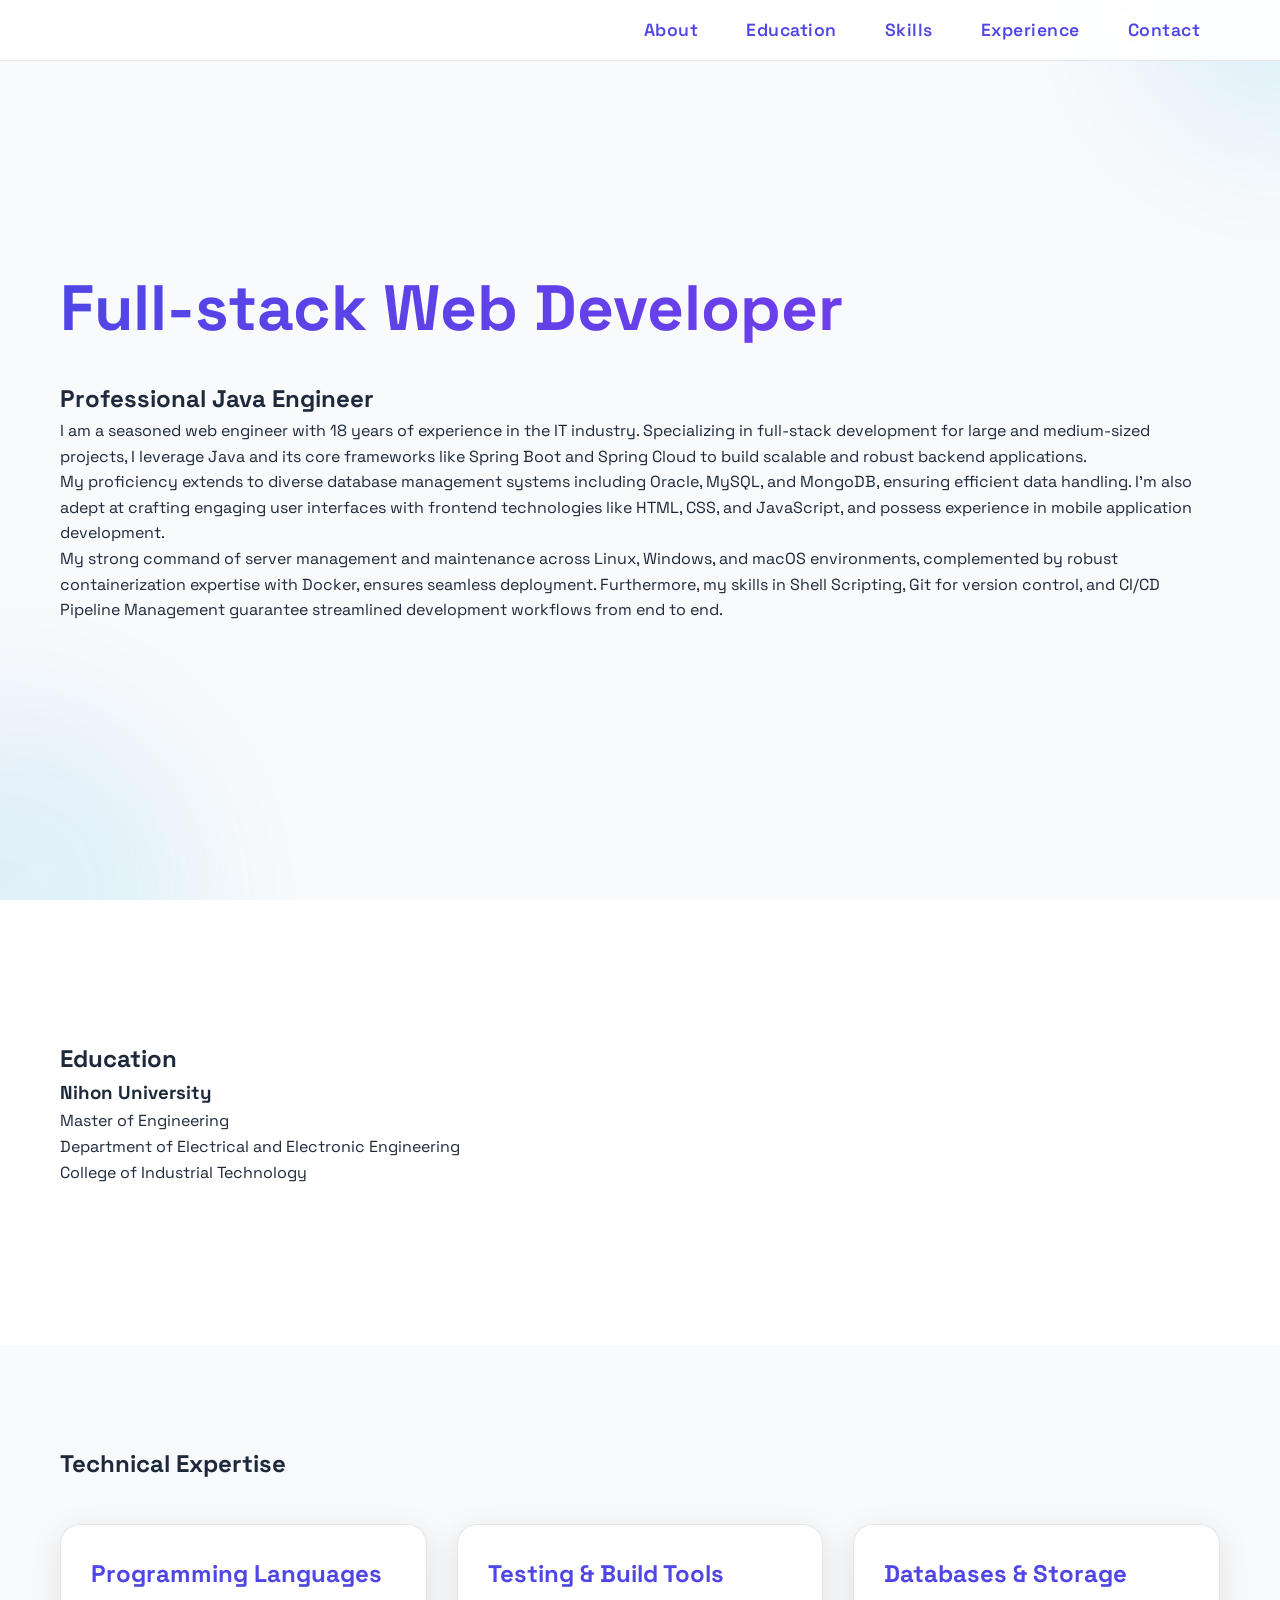
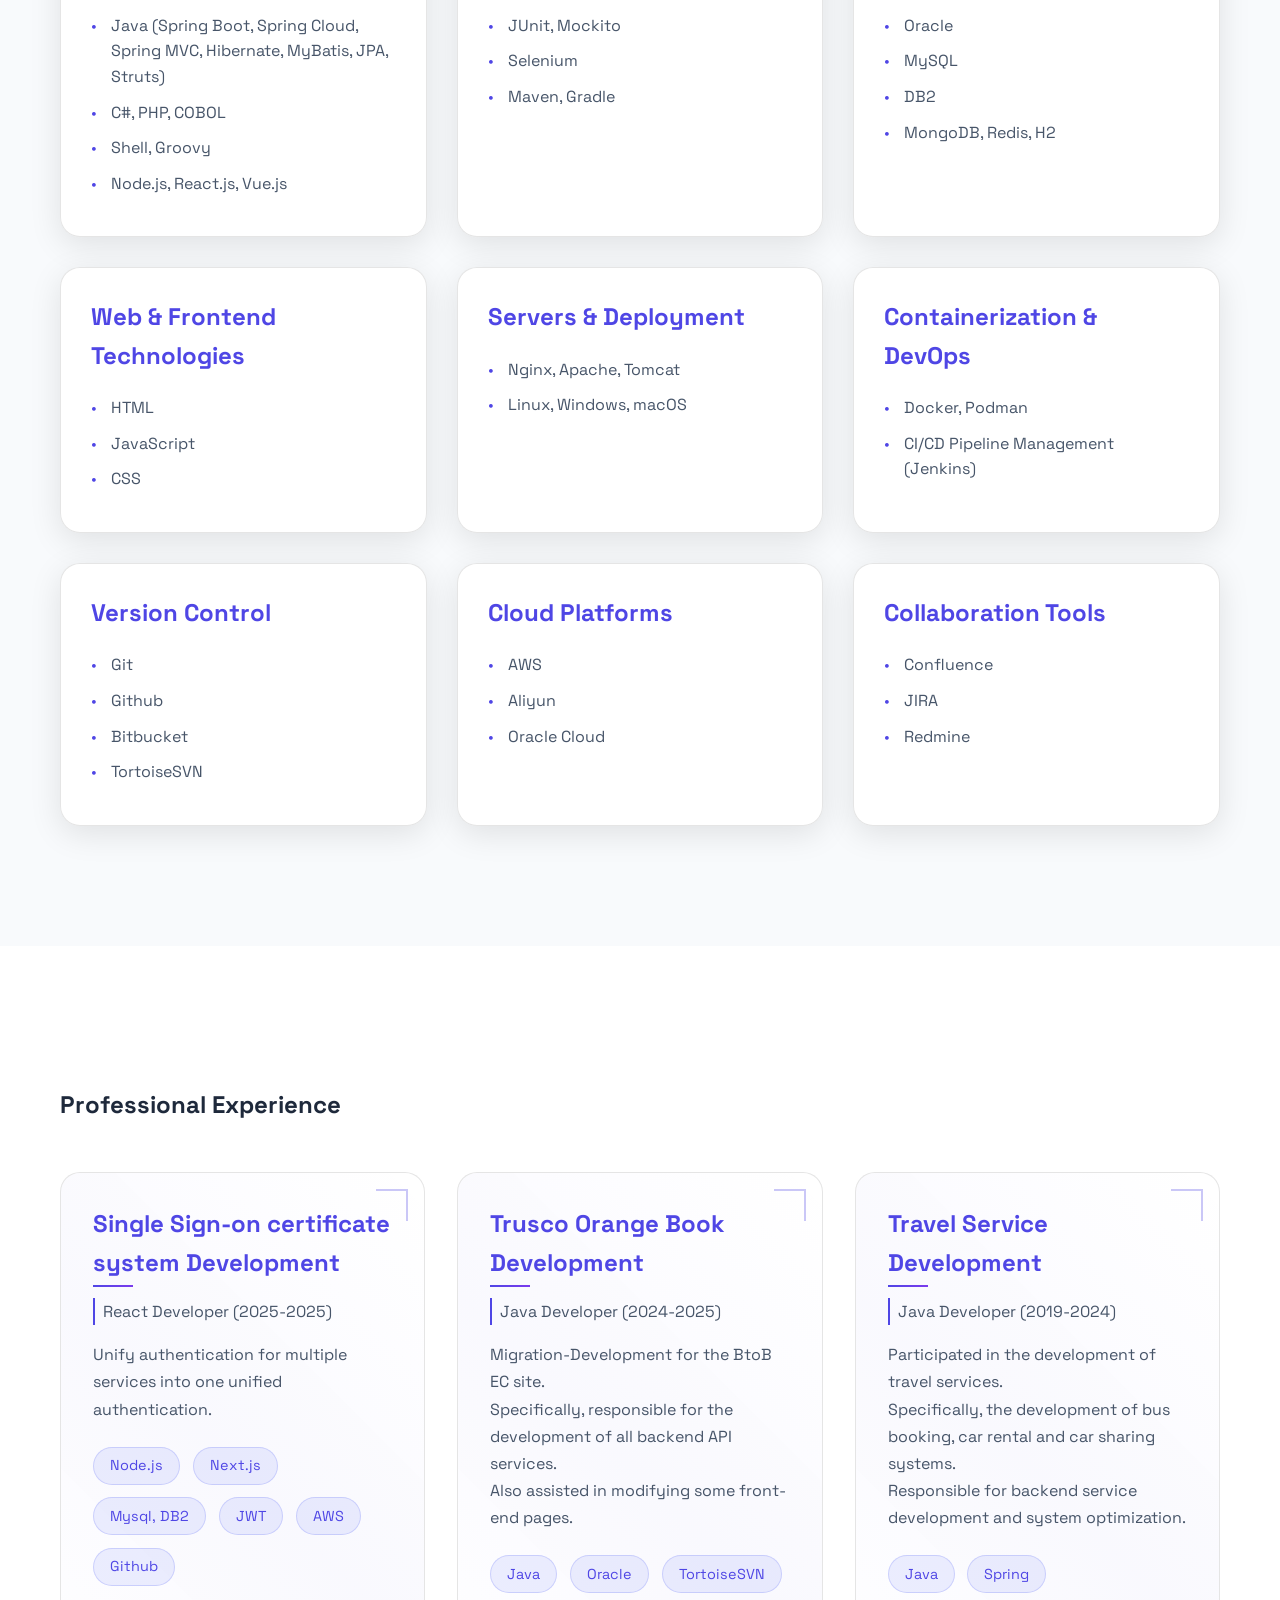
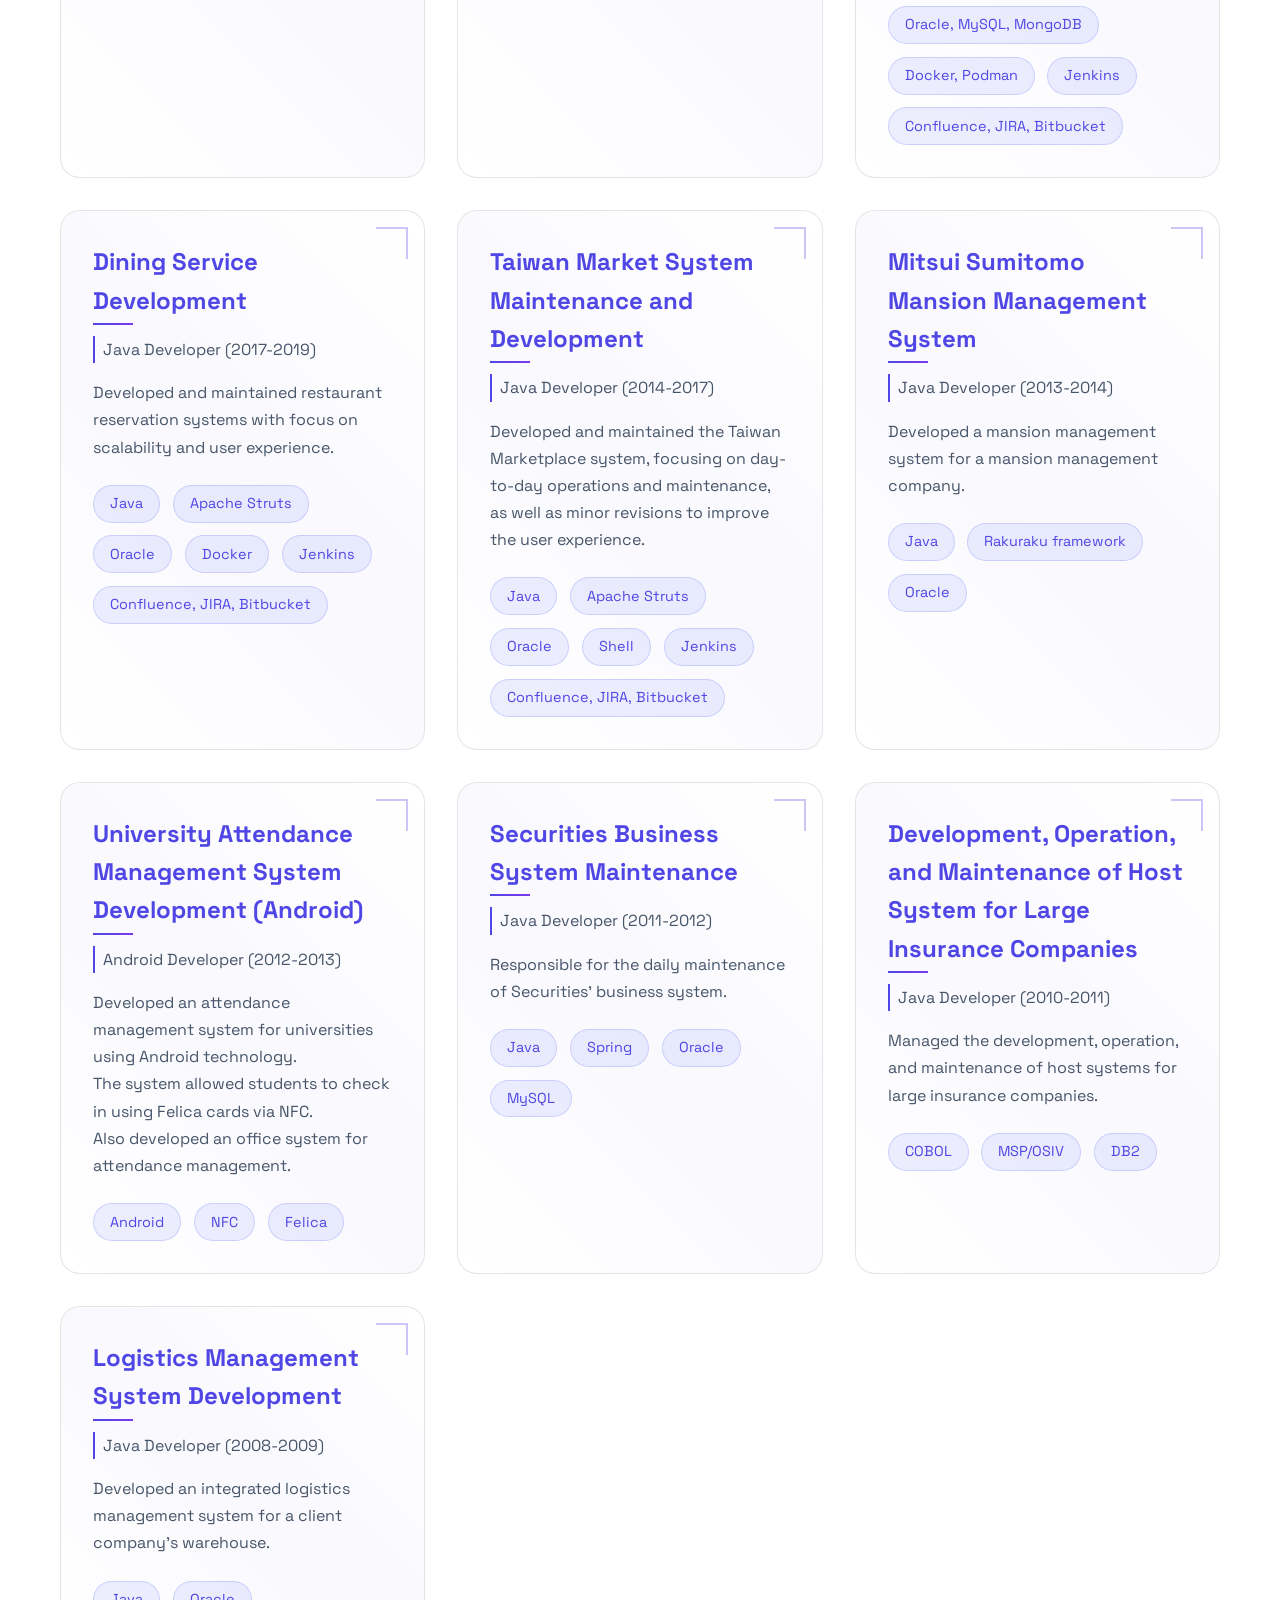
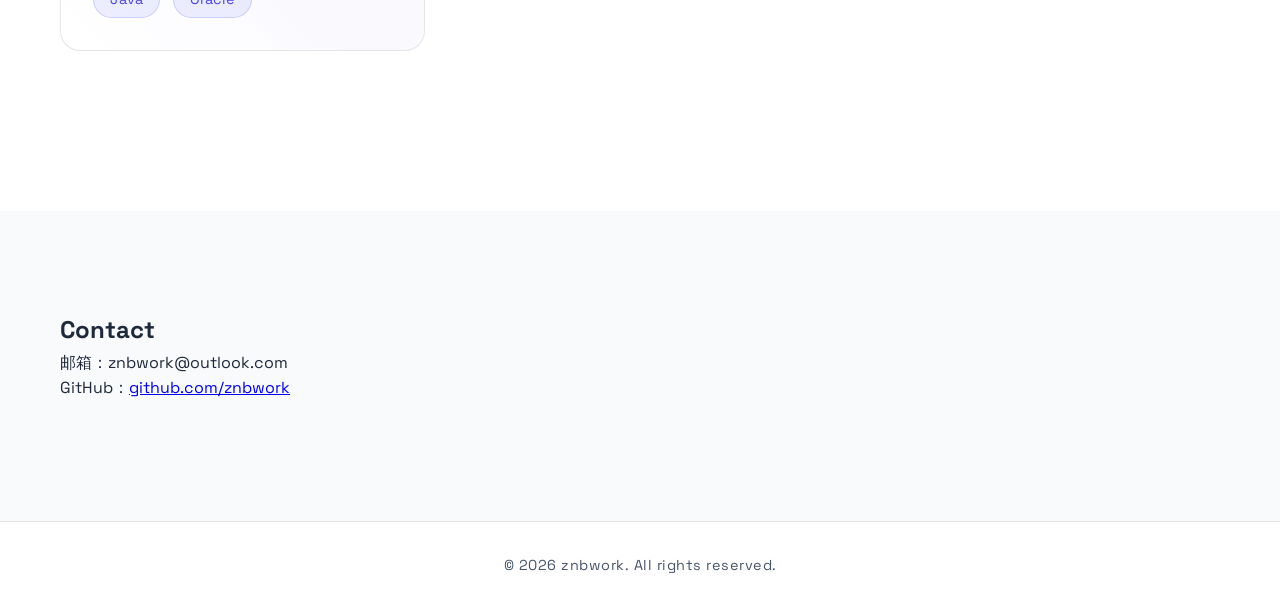
==== commit 8bab8b5a: "Update index.html" ====
--- a/index.html
+++ b/index.html
@@ -159,7 +159,7 @@
             <div class="project-grid">
                 <div class="project-card">
                     <h3>Single Sign-on certificate system Development</h3>
-                    <p class="role">Java Developer (2025-2025)</p>
+                    <p class="role">React Developer (2025-2025)</p>
                     <p class="project-description">
                         Unify authentication for multiple services into one unified authentication.
                     </p>
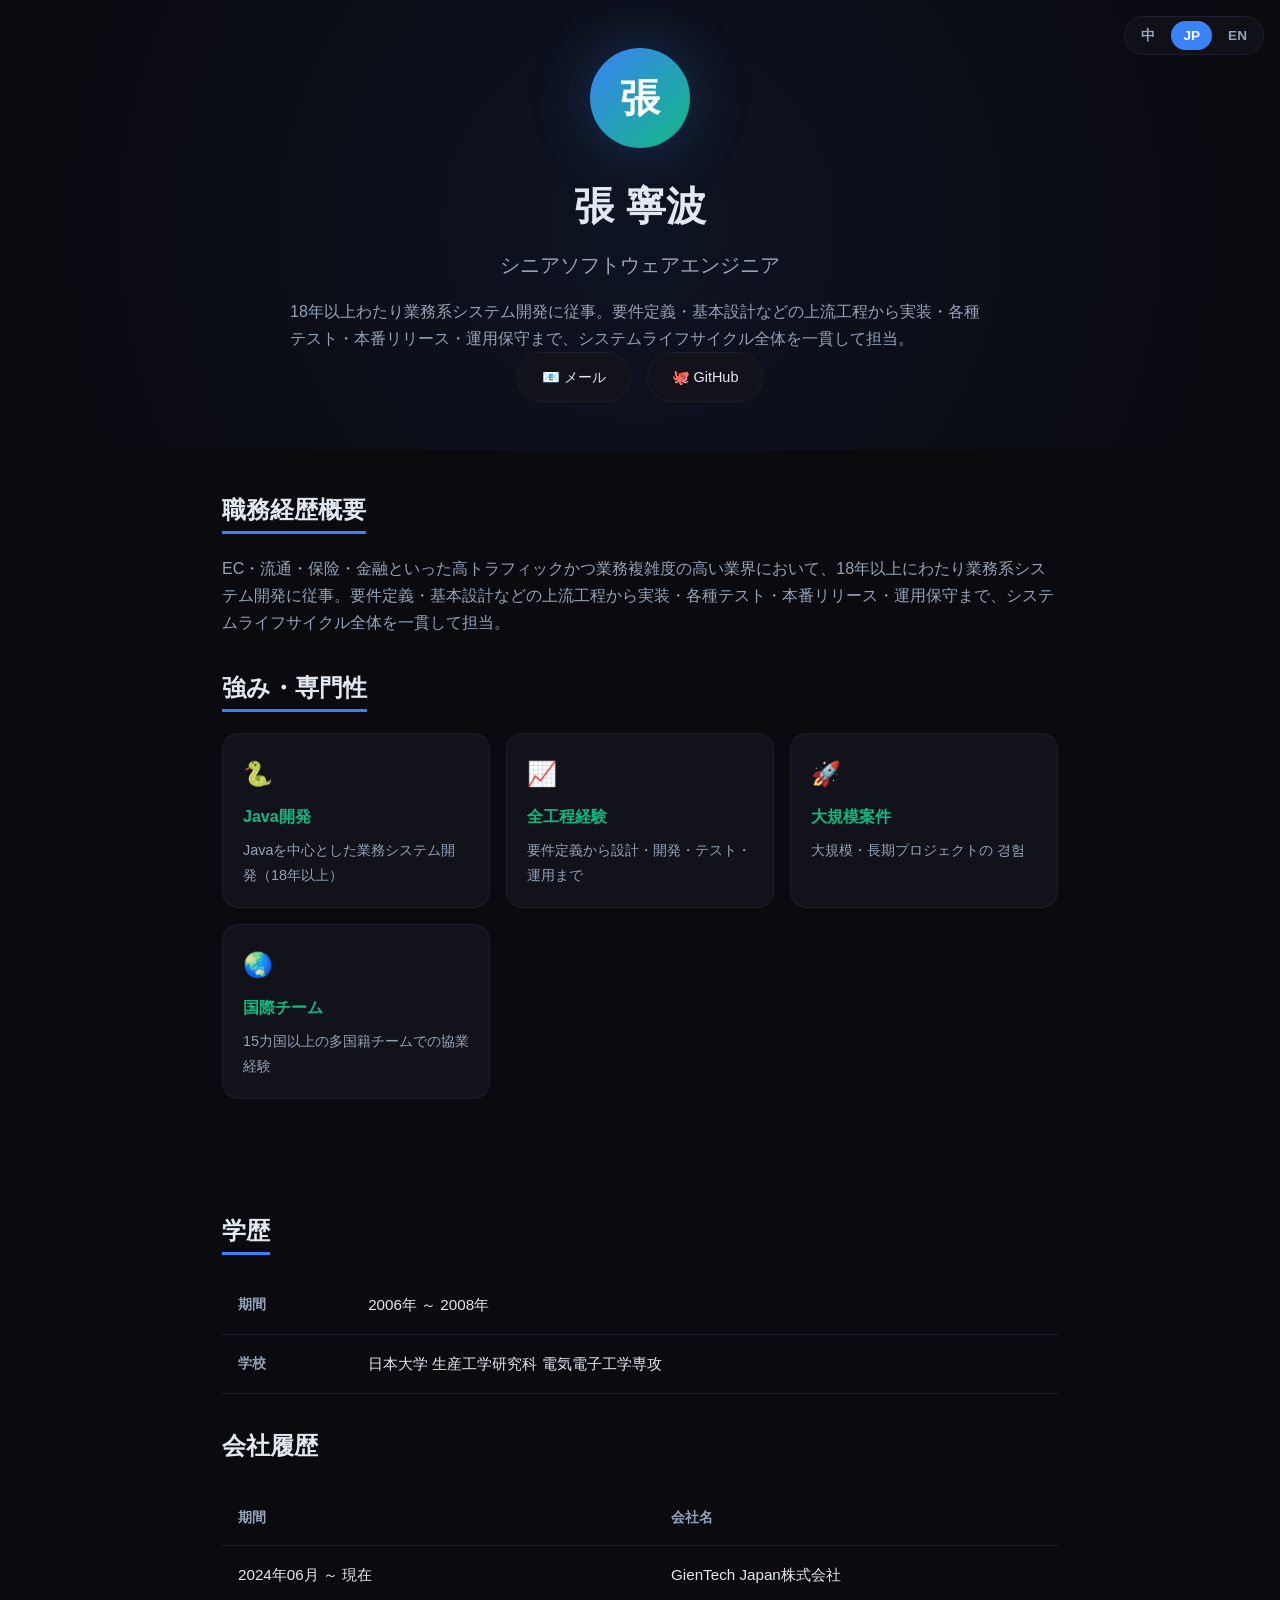
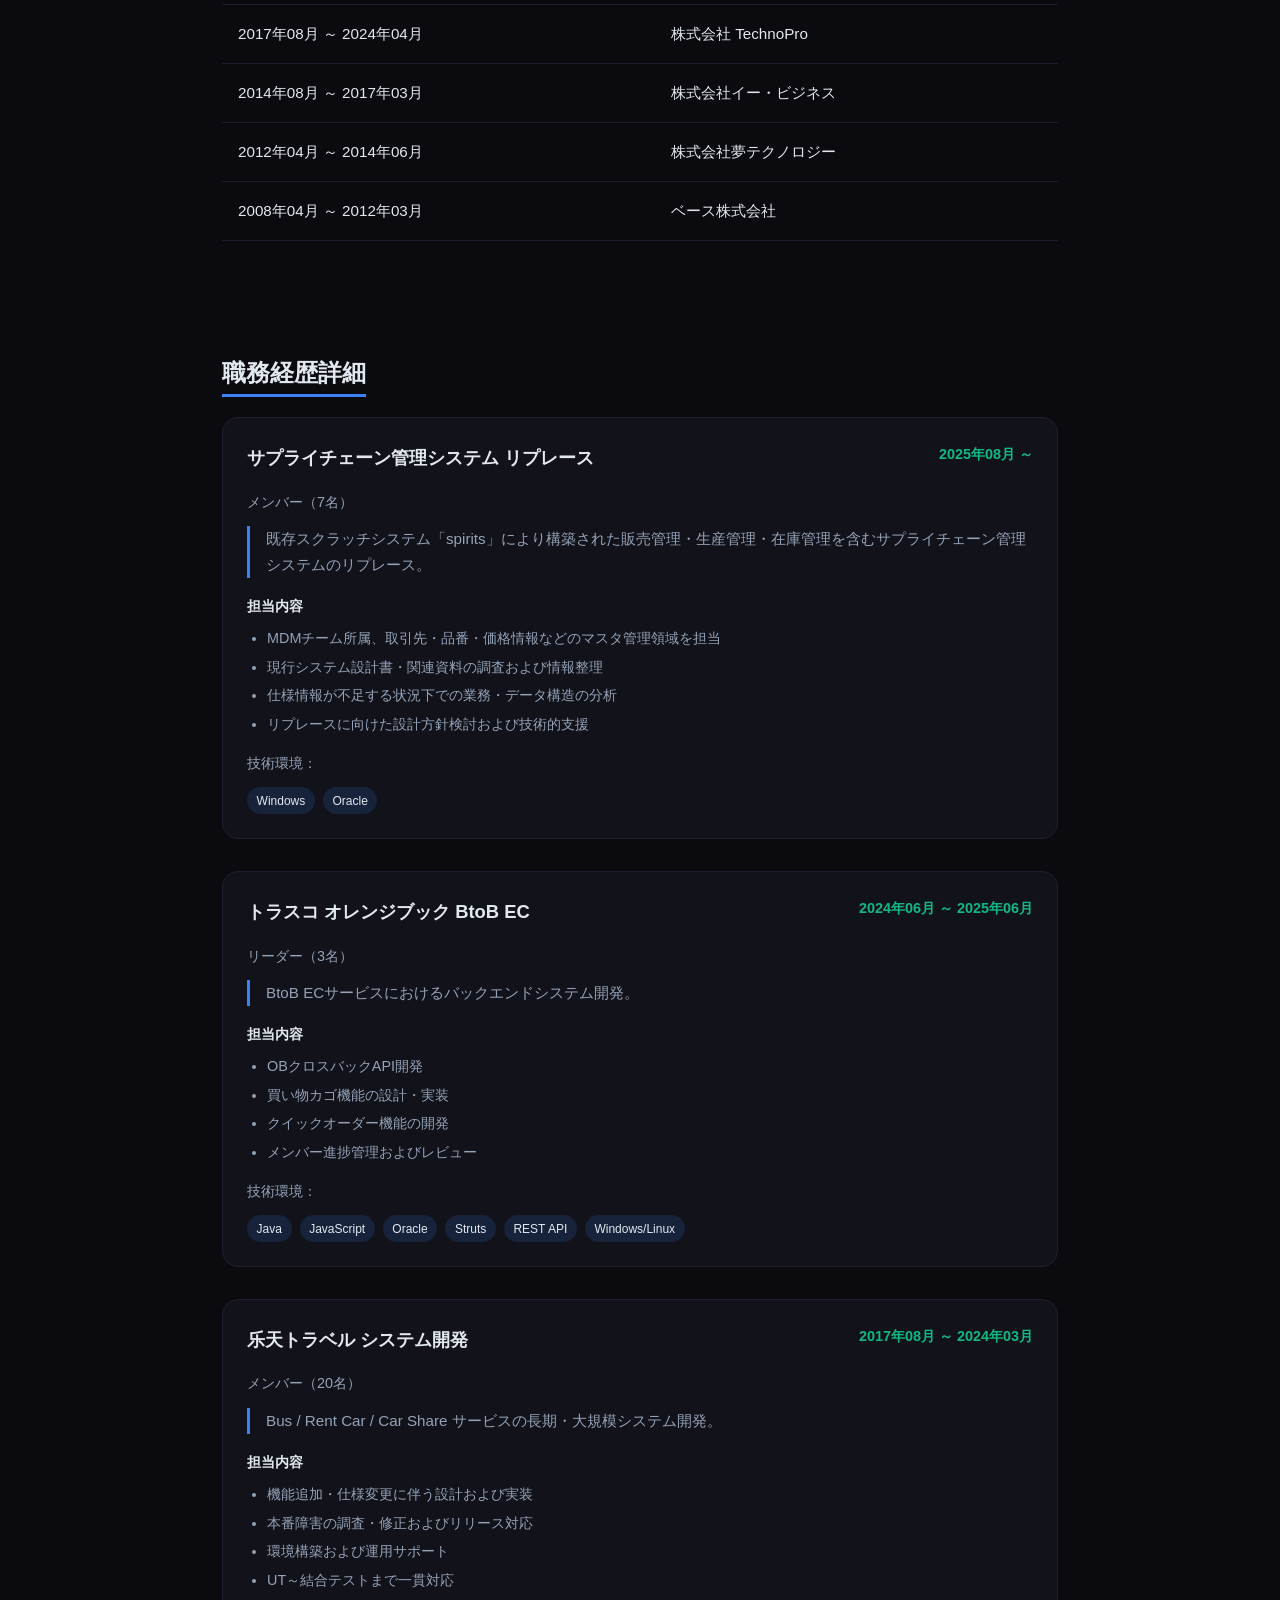
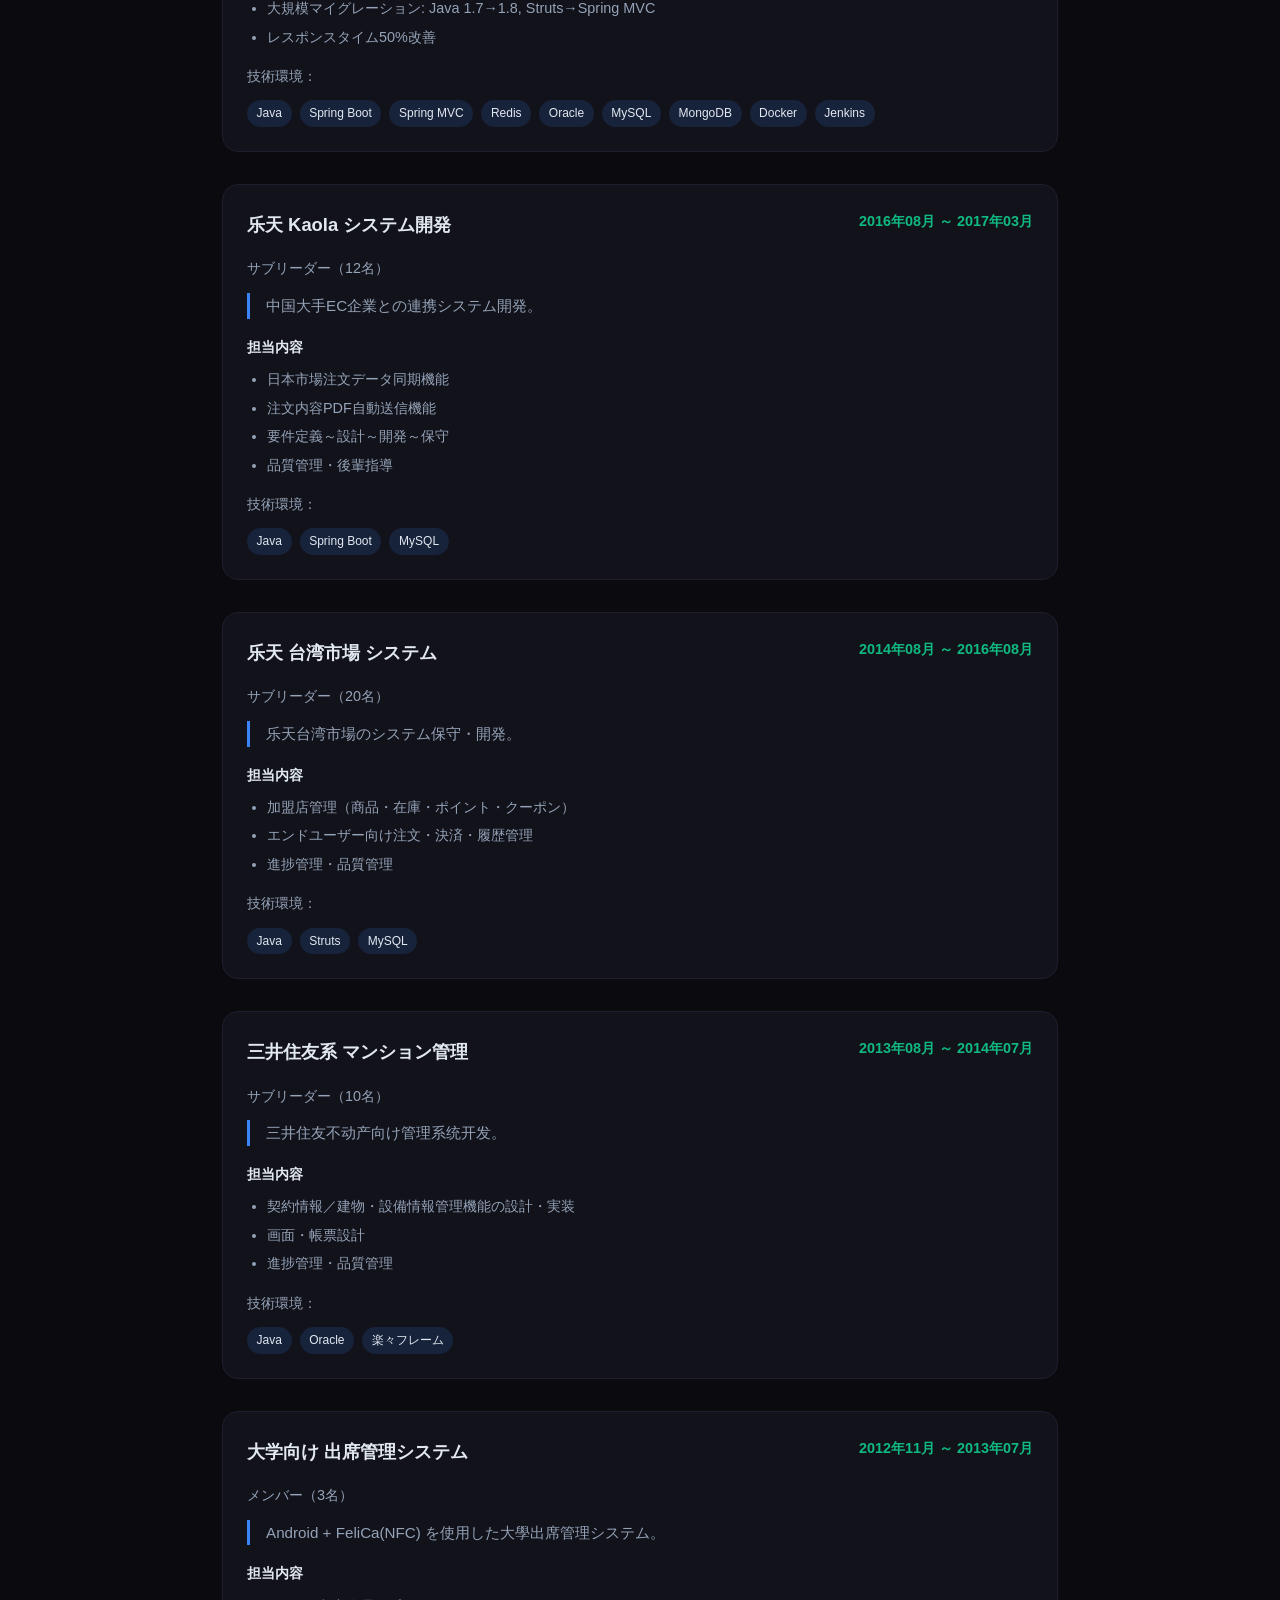
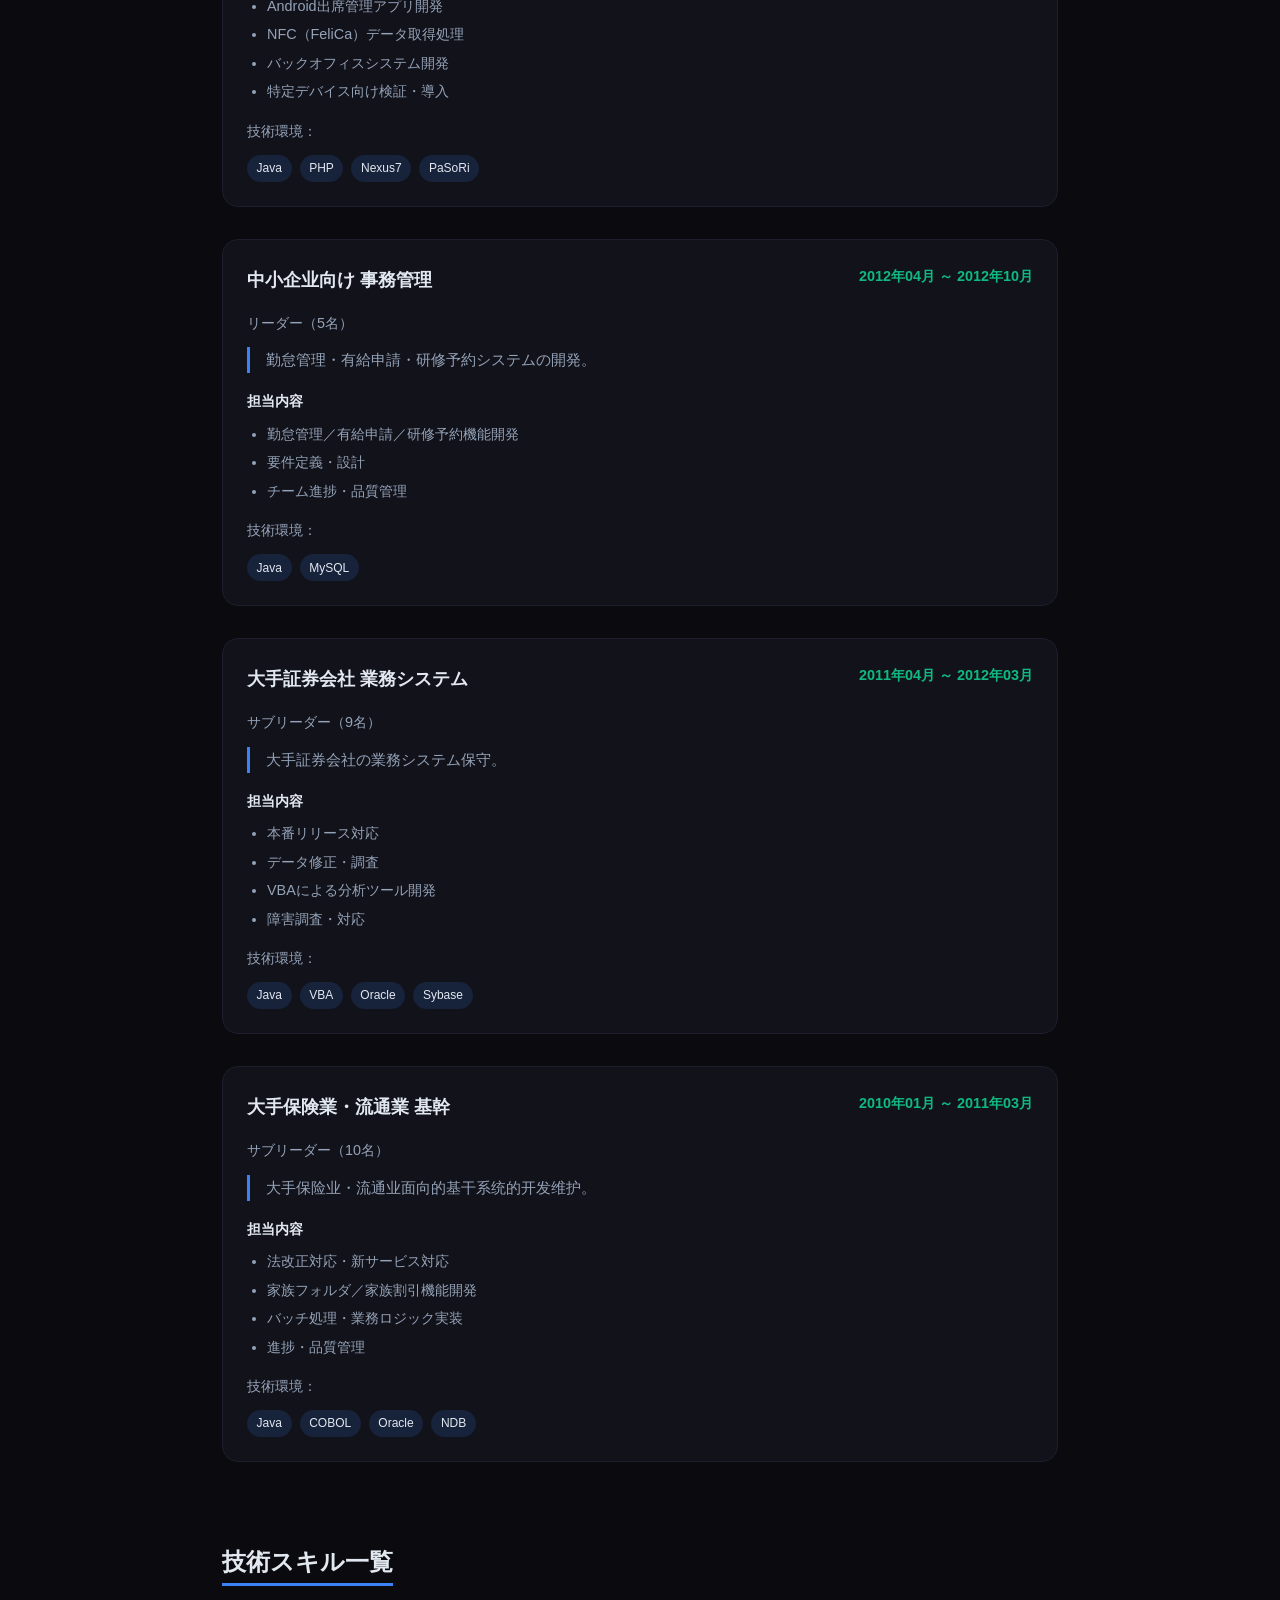
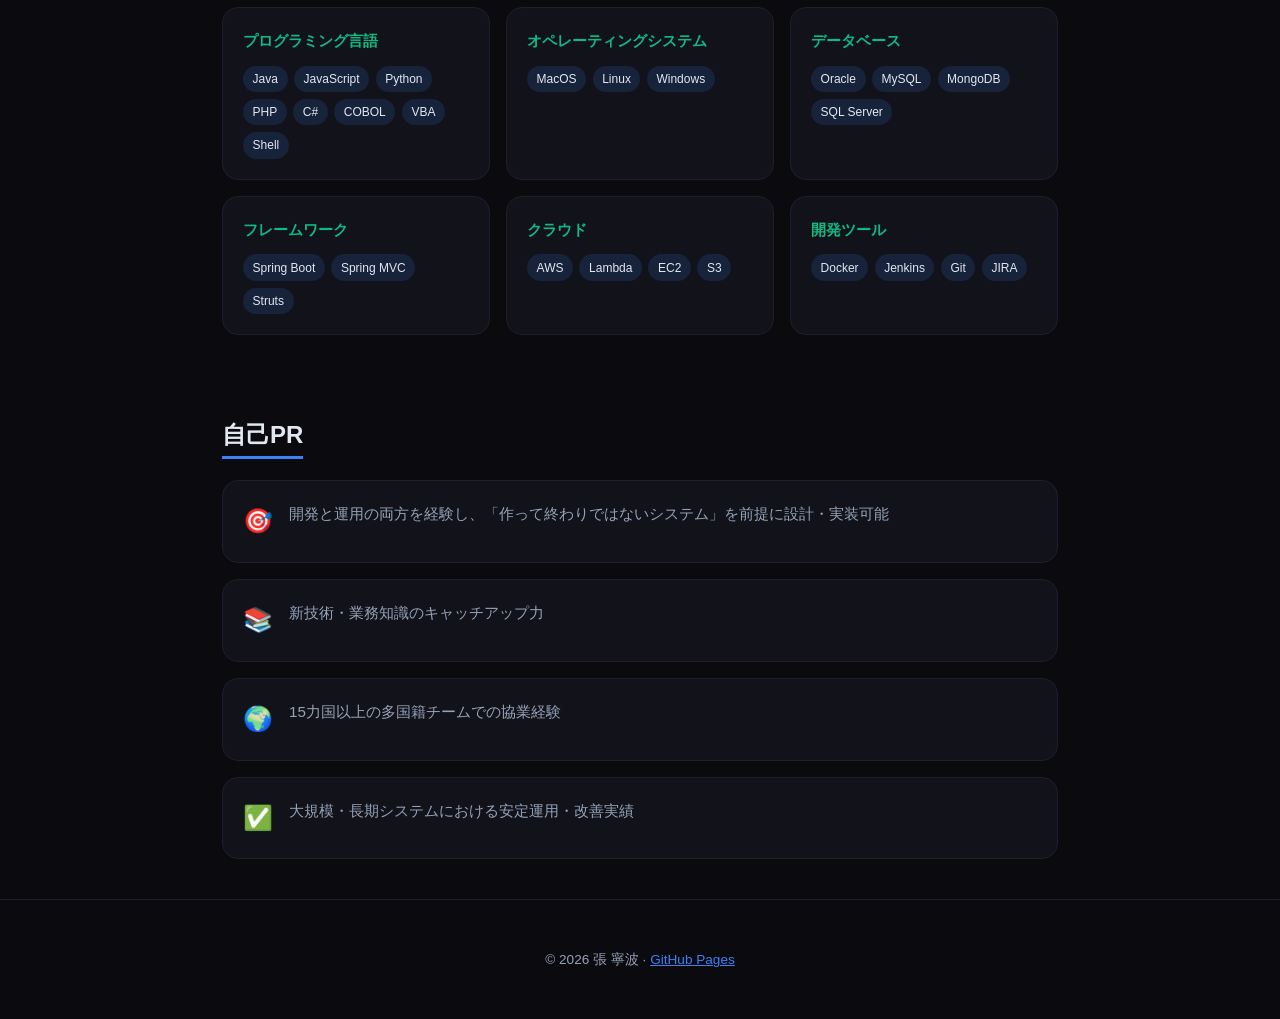
==== commit b5e84935: "feat(profile): 日本語対応の職務経歴書ページを完全刷新 - 全体デザインをリニューアルし、日本語対応の職務経歴書に変更 - 職務経歴概要、強み・専門性、最終学歴、会社履歴セクションを追加" ====
--- a/index.html
+++ b/index.html
@@ -1,320 +1,374 @@
 <!DOCTYPE html>
-<html lang="en">
+<html lang="ja">
 <head>
     <meta charset="UTF-8">
     <meta name="viewport" content="width=device-width, initial-scale=1.0">
-    <title>Full-stack Web Developer</title>
-    <link rel="stylesheet" href="styles.css">
-    <link href="https://fonts.googleapis.com/css2?family=Space+Grotesk:wght@400;500;700&display=swap" rel="stylesheet">
+    <title>職務経歴書 — 張 寧波</title>
+    <link rel="stylesheet" href="style.css">
 </head>
 <body>
-<header>
-    <nav>
-        <div class="nav-container">
-            <div class="menu-toggle">
-                <div class="bar"></div>
-                <div class="bar"></div>
-                <div class="bar"></div>
-            </div>
-            <ul class="nav-menu">
-                <li><a href="#about">About</a></li>
-                <li><a href="#education">Education</a></li>
-                <li><a href="#skills">Skills</a></li>
-                <li><a href="#experience">Experience</a></li>
-                <li><a href="#contact">Contact</a></li>
-            </ul>
-        </div>
-    </nav>
-</header>
-
-<main>
-    <section id="about" class="section">
-        <div class="container">
-            <h1>Full-stack Web Developer</h1>
-            <h2>Professional Java Engineer</h2>
-            <p>
-                I am a seasoned web engineer with <span id="yearsOfExperience"></span> years of experience in the IT
-                industry. Specializing in full-stack development for large and medium-sized projects, I leverage Java
-                and its core frameworks like Spring Boot and Spring Cloud to build scalable and robust backend
-                applications.
-            </p>
-
-            <p>
-                My proficiency extends to diverse database management systems including Oracle, MySQL, and MongoDB,
-                ensuring efficient data handling. I'm also adept at crafting engaging user interfaces with frontend
-                technologies like HTML, CSS, and JavaScript, and possess experience in mobile application development.
-            </p>
-
-            <p>
-                My strong command of server management and maintenance across Linux, Windows, and macOS environments,
-                complemented by robust containerization expertise with Docker, ensures seamless deployment. Furthermore,
-                my skills in Shell Scripting, Git for version control, and CI/CD Pipeline Management guarantee
-                streamlined development workflows from end to end.
-            </p>
-        </div>
-        <div class="tech-circles">
-            <div class="circle"></div>
-            <div class="circle"></div>
-            <div class="circle"></div>
-        </div>
-    </section>
-
-    <section id="education" class="section">
-        <div class="container">
-            <h2>Education</h2>
-            <div class="education-info">
-                <h3>Nihon University</h3>
-                <p>Master of Engineering</p>
-                <p>Department of Electrical and Electronic Engineering</p>
-                <p>College of Industrial Technology</p>
-            </div>
-        </div>
-    </section>
-
-    <section id="skills" class="section">
-        <div class="container">
-            <h2>Technical Expertise</h2>
-            <div class="skills-grid">
-                <div class="skill-item">
-                    <h3>Programming Languages</h3>
-                    <ul>
-                        <li>Java (Spring Boot, Spring Cloud, Spring MVC, Hibernate, MyBatis, JPA, Struts)</li>
-                        <li>C#, PHP, COBOL</li>
-                        <li>Shell, Groovy</li>
-                        <li>Node.js, React.js, Vue.js</li>
-                    </ul>
-                </div>
-                <div class="skill-item">
-                    <h3>Testing & Build Tools</h3>
-                    <ul>
-                        <li>JUnit, Mockito</li>
-                        <li>Selenium</li>
-                        <li>Maven, Gradle</li>
-                    </ul>
-                </div>
-                <div class="skill-item">
-                    <h3>Databases & Storage</h3>
-                    <ul>
-                        <li>Oracle</li>
-                        <li>MySQL</li>
-                        <li>DB2</li>
-                        <li>MongoDB, Redis, H2</li>
-                    </ul>
-                </div>
-                <div class="skill-item">
-                    <h3>Web & Frontend Technologies</h3>
-                    <ul>
-                        <li>HTML</li>
-                        <li>JavaScript</li>
-                        <li>CSS</li>
-                    </ul>
-                </div>
-                <div class="skill-item">
-                    <h3>Servers & Deployment</h3>
-                    <ul>
-                        <li>Nginx, Apache, Tomcat</li>
-                        <li>Linux, Windows, macOS</li>
-                    </ul>
-                </div>
-                <div class="skill-item">
-                    <h3>Containerization & DevOps</h3>
-                    <ul>
-                        <li>Docker, Podman</li>
-                        <li>CI/CD Pipeline Management (Jenkins)</li>
-                    </ul>
-                </div>
-                <div class="skill-item">
-                    <h3>Version Control</h3>
-                    <ul>
-                        <li>Git</li>
-                        <li>Github</li>
-                        <li>Bitbucket</li>
-                        <li>TortoiseSVN</li>
-                    </ul>
-                </div>
-                <div class="skill-item">
-                    <h3>Cloud Platforms</h3>
-                    <ul>
-                        <li>AWS</li>
-                        <li>Aliyun</li>
-                        <li>Oracle Cloud</li>
-                    </ul>
-                </div>
-                <div class="skill-item">
-                    <h3>Collaboration Tools</h3>
-                    <ul>
-                        <li>Confluence</li>
-                        <li>JIRA</li>
-                        <li>Redmine</li>
-                    </ul>
-                </div>
-            </div>
-
-        </div>
-    </section>
-
-    <section id="experience" class="section">
-        <div class="container">
-            <h2>Professional Experience</h2>
-            <div class="project-grid">
-                <div class="project-card">
-                    <h3>Single Sign-on certificate system Development</h3>
-                    <p class="role">React Developer (2025-2025)</p>
-                    <p class="project-description">
-                        Unify authentication for multiple services into one unified authentication.
-                    </p>
-                    <div class="project-tags">
-                        <span>Node.js</span>
-                        <span>Next.js</span>
-                        <span>Mysql, DB2</span>
-                        <span>JWT</span>
-                        <span>AWS</span>
-                        <span>Github</span>
-                    </div>
-                </div>
-                <div class="project-card">
-                    <h3>Trusco Orange Book Development</h3>
-                    <p class="role">Java Developer (2024-2025)</p>
-                    <p class="project-description">
-                        Migration-Development for the BtoB EC site.<br>
-                        Specifically, responsible for the development of all backend API services.<br>
-                        Also assisted in modifying some front-end pages.
-                    </p>
-                    <div class="project-tags">
-                        <span>Java</span>
-                        <span>Oracle</span>
-                        <span>TortoiseSVN</span>
-                    </div>
-                </div>
-                <div class="project-card">
-                    <h3>Travel Service Development</h3>
-                    <p class="role">Java Developer (2019-2024)</p>
-                    <p class="project-description">
-                        Participated in the development of travel services.<br>
-                        Specifically, the development of bus booking, car rental and car sharing systems.<br>
-                        Responsible for backend service development and system optimization.
-                    </p>
-                    <div class="project-tags">
-                        <span>Java</span>
-                        <span>Spring</span>
-                        <span>Oracle, MySQL, MongoDB</span>
-                        <span>Docker, Podman</span>
-                        <span>Jenkins</span>
-                        <span>Confluence, JIRA, Bitbucket</span>
-                    </div>
-                </div>
-                <div class="project-card">
-                    <h3>Dining Service Development</h3>
-                    <p class="role">Java Developer (2017-2019)</p>
-                    <p>Developed and maintained restaurant reservation systems with focus on
-                        scalability and user experience.</p>
-                    <div class="project-tags">
-                        <span>Java</span>
-                        <span>Apache Struts</span>
-                        <span>Oracle</span>
-                        <span>Docker</span>
-                        <span>Jenkins</span>
-                        <span>Confluence, JIRA, Bitbucket</span>
-                    </div>
-                </div>
-                <div class="project-card">
-                    <h3>Taiwan Market System Maintenance and Development</h3>
-                    <p class="role">Java Developer (2014-2017)</p>
-                    <p>Developed and maintained the Taiwan Marketplace system,
-                        focusing on day-to-day operations and maintenance,
-                        as well as minor revisions to improve the user experience.</p>
-                    <div class="project-tags">
-                        <span>Java</span>
-                        <span>Apache Struts</span>
-                        <span>Oracle</span>
-                        <span>Shell</span>
-                        <span>Jenkins</span>
-                        <span>Confluence, JIRA, Bitbucket</span>
-                    </div>
-                </div>
-                <div class="project-card">
-                    <h3>Mitsui Sumitomo Mansion Management System</h3>
-                    <p class="role">Java Developer (2013-2014)</p>
-                    <p class="project-description">
-                        Developed a mansion management system for a mansion management company.
-                    </p>
-                    <div class="project-tags">
-                        <span>Java</span>
-                        <span>Rakuraku framework</span>
-                        <span>Oracle</span>
-                    </div>
-                </div>
-                <div class="project-card">
-                    <h3>University Attendance Management System Development (Android)</h3>
-                    <p class="role">Android Developer (2012-2013)</p>
-                    <p class="project-description">
-                        Developed an attendance management system for universities using Android technology.<br>
-                        The system allowed students to check in using Felica cards via NFC.<br>
-                        Also developed an office system for attendance management.
-                    </p>
-                    <div class="project-tags">
-                        <span>Android</span>
-                        <span>NFC</span>
-                        <span>Felica</span>
-                    </div>
-                </div>
-                <div class="project-card">
-                    <h3>Securities Business System Maintenance</h3>
-                    <p class="role">Java Developer (2011-2012)</p>
-                    <p class="project-description">
-                        Responsible for the daily maintenance of Securities' business system.
-                    </p>
-                    <div class="project-tags">
-                        <span>Java</span>
-                        <span>Spring</span>
-                        <span>Oracle</span>
-                        <span>MySQL</span>
-                    </div>
-                </div>
-                <div class="project-card">
-                    <h3>Development, Operation, and Maintenance of Host System for Large Insurance Companies</h3>
-                    <p class="role">Java Developer (2010-2011)</p>
-                    <p class="project-description">
-                        Managed the development, operation, and maintenance of host systems for large insurance
-                        companies.
-                    </p>
-                    <div class="project-tags">
-                        <span>COBOL</span>
-                        <span>MSP/OSIV</span>
-                        <span>DB2</span>
-                    </div>
-                </div>
-                <div class="project-card">
-                    <h3>Logistics Management System Development</h3>
-                    <p class="role">Java Developer (2008-2009)</p>
-                    <p class="project-description">
-                        Developed an integrated logistics management system for a client company's warehouse.
-                    </p>
-                    <div class="project-tags">
-                        <span>Java</span>
-                        <span>Oracle</span>
-                    </div>
-                </div>
-            </div>
-        </div>
-    </section>
-
-    <section id="contact" class="section">
-        <div class="container">
-            <h2>Contact</h2>
-            <div class="contact-info">
-                <p>邮箱：znbwork@outlook.com</p>
-                <p>GitHub：<a href="https://github.com/znbwork">github.com/znbwork</a></p>
-
-            </div>
-        </div>
-    </section>
-</main>
+<div class="lang-bar">
+    <button class="lang-btn" data-lang="zh">中</button>
+    <button class="lang-btn" data-lang="ja">JP</button>
+    <button class="lang-btn" data-lang="en">EN</button>
+</div>
+
+<div class="hero">
+    <div class="hero-content">
+        <div class="avatar">張</div>
+        <h1 data-t="name">張 寧波</h1>
+        <p class="subtitle" data-t="title">シニアソフトウェアエンジニア</p>
+        <p class="summary" data-t="summary">18年以上わたり業務系システム開発に従事。要件定義・基本設計などの上流工程から実装・各種テスト・本番リリース・運用保守まで、システムライフサイクル全体を一貫して担当。</p>
+        <div class="contact-links">
+            <a class="contact-link" href="mailto:znbcreator@gmail.com">📧 メール</a>
+            <a class="contact-link" href="https://github.com/znbcreator" target="_blank">🐙 GitHub</a>
+        </div>
+    </div>
+</div>
+
+<section>
+    <h2><span data-t="summary_title">職務経歴概要</span></h2>
+    <p class="section-note" data-t="summary_text">18年以上にわたり業務系システム開発に従事。要件定義・基本設計などの上流工程から実装・各種テスト・本番リリース・運用保守まで、システムライフサイクル全体を一貫して担当。</p>
+
+    <h2 style="margin-top:2rem"><span data-t="strengths_title">強み・専門性</span></h2>
+    <div class="strengths reveal">
+        <div class="strength-item">
+            <div class="icon">🐍</div>
+            <h3 data-t="s1_title">Java開発</h3>
+            <p data-t="s1_desc">Javaを中心とした業務システム開発（18年以上）</p>
+        </div>
+        <div class="strength-item">
+            <div class="icon">📈</div>
+            <h3 data-t="s2_title">全工程経験</h3>
+            <p data-t="s2_desc">要件定義～設計～開発～テスト～運用まで</p>
+        </div>
+        <div class="strength-item">
+            <div class="icon">🚀</div>
+            <h3 data-t="s3_title">大規模案件</h3>
+            <p data-t="s3_desc">大規模・長期プロジェクトの経験</p>
+        </div>
+        <div class="strength-item">
+            <div class="icon">🌏</div>
+            <h3 data-t="s4_title">国際チーム</h3>
+            <p data-t="s4_desc">15カ国以上の多国籍チームでの協業</p>
+        </div>
+    </div>
+</section>
+
+<section>
+    <h2><span data-t="edu_title">最終学歴</span></h2>
+    <table class="education-table reveal">
+        <tr>
+            <th data-t="period">期間</th>
+            <td>2006年 ～ 2008年</td>
+        </tr>
+        <tr>
+            <th data-t="school_label">学校</th>
+            <td data-t="school">日本大学 生産工学研究科 電気電子工学専攻</td>
+        </tr>
+    </table>
+
+    <h2 style="margin-top:2rem" data-t="company_title">会社履歴</h2>
+    <table class="company-table reveal">
+        <tr>
+            <th data-t="period">期間</th>
+            <th data-t="company_name">会社名</th>
+        </tr>
+        <tr>
+            <td>2024年06月 ～ 現在</td>
+            <td data-t="c1">GienTech Japan株式会社</td>
+        </tr>
+        <tr>
+            <td>2017年08月 ～ 2024年04月</td>
+            <td data-t="c2">株式会社 TechnoPro</td>
+        </tr>
+        <tr>
+            <td>2014年08月 ～ 2017年03月</td>
+            <td data-t="c3">株式会社イー・ビジネス</td>
+        </tr>
+        <tr>
+            <td>2012年04月 ～ 2014年06月</td>
+            <td data-t="c4">株式会社夢テクノロジー</td>
+        </tr>
+        <tr>
+            <td>2008年04月 ～ 2012年03月</td>
+            <td data-t="c5">ベース株式会社</td>
+        </tr>
+    </table>
+</section>
+
+<section>
+    <h2><span data-t="proj_title">職務経歴詳細</span></h2>
+    <div class="project-list reveal">
+        <div class="project">
+            <div class="project-header">
+                <h3 data-t="p1_title">サプライチェーン管理システム リプレース</h3>
+                <div class="period">2025年08月 ～</div>
+            </div>
+            <div class="role" data-t="p1_role">メンバー（7名）</div>
+            <div class="overview" data-t="p1_overview">既存スクラッチシステム「spirits」により構築された販売管理・生産管理・在庫管理を含むサプライチェーン管理システムのリプレース。</div>
+            <h4 data-t="p1_duties_title">担当内容</h4>
+            <ul>
+                <li data-t="p1_d1">MDMチームに所属し、取引先・品番・価格情報などのマスタ管理領域を担当</li>
+                <li data-t="p1_d2">現行システム設計書・関連資料の調査および情報整理</li>
+                <li data-t="p1_d3">仕様情報が不足する状況下での業務・データ構造の分析</li>
+                <li data-t="p1_d4">リプレースに向けた設計方針検討および技術的支援</li>
+            </ul>
+            <div class="tech-env">
+                <span class="tech-env-title">技術環境：</span>
+                <span class="tech-tag">Windows</span><span class="tech-tag">Oracle</span>
+            </div>
+        </div>
+
+        <div class="project">
+            <div class="project-header">
+                <h3 data-t="p2_title">トラスコ オレンジブック BtoB ECシステム開発</h3>
+                <div class="period">2024年06月 ～ 2025年06月</div>
+            </div>
+            <div class="role" data-t="p2_role">リーダー（3名）</div>
+            <div class="overview" data-t="p2_overview">BtoB ECサービスにおけるバックエンドシステム開発。</div>
+            <h4 data-t="p2_duties_title">担当内容</h4>
+            <ul>
+                <li data-t="p2_d1">OBクロスバックAPI開発</li>
+                <li data-t="p2_d2">買い物カゴ機能の設計・実装</li>
+                <li data-t="p2_d3">クイックオーダー機能の開発</li>
+                <li data-t="p2_d4">メンバー進捗管理およびレビュー</li>
+            </ul>
+            <div class="tech-env">
+                <span class="tech-env-title">技術環境：</span>
+                <span class="tech-tag">Java</span><span class="tech-tag">JavaScript</span><span class="tech-tag">Oracle</span><span class="tech-tag">Struts</span><span class="tech-tag">REST API</span><span class="tech-tag">Windows/Linux</span>
+            </div>
+        </div>
+
+        <div class="project">
+            <div class="project-header">
+                <h3 data-t="p3_title">楽天トラベル システム開発</h3>
+                <div class="period">2017年08月 ～ 2024年03月</div>
+            </div>
+            <div class="role" data-t="p3_role">メンバー（20名）</div>
+            <div class="overview" data-t="p3_overview">Bus / Rent Car / Car Share サービスの長期・大規模システム開発。</div>
+            <h4 data-t="p3_duties_title">担当内容</h4>
+            <ul>
+                <li data-t="p3_d1">機能追加・仕様変更に伴う設計および実装</li>
+                <li data-t="p3_d2">本番障害の調査・修正およびリリース対応</li>
+                <li data-t="p3_d3">環境構築および運用サポート</li>
+                <li data-t="p3_d4">UT～結合・性能・外部連携テストまで一貫対応</li>
+                <li data-t="p3_d5">大規模マイグレーション: Java 1.7→1.8, Struts→Spring MVC, Oracle 9i→10g</li>
+                <li data-t="p3_d6">検索処理見直しによりレスポンスタイム50%改善</li>
+            </ul>
+            <div class="tech-env">
+                <span class="tech-env-title">技術環境：</span>
+                <span class="tech-tag">Java</span><span class="tech-tag">Spring Boot</span><span class="tech-tag">Spring MVC</span><span class="tech-tag">Redis</span><span class="tech-tag">Oracle</span><span class="tech-tag">MySQL</span><span class="tech-tag">MongoDB</span><span class="tech-tag">Docker</span><span class="tech-tag">Jenkins</span>
+            </div>
+        </div>
+
+        <div class="project">
+            <div class="project-header">
+                <h3 data-t="p4_title">楽天 Kaola システム開発</h3>
+                <div class="period">2016年08月 ～ 2017年03月</div>
+            </div>
+            <div class="role" data-t="p4_role">サブリーダー（12名）</div>
+            <div class="overview" data-t="p4_overview">中国大手EC企業との連携システム開発。</div>
+            <h4 data-t="p4_duties_title">担当内容</h4>
+            <ul>
+                <li data-t="p4_d1">日本市場注文データ同期機能</li>
+                <li data-t="p4_d2">注文内容PDF自動送信機能</li>
+                <li data-t="p4_d3">要件定義～設計～開発～保守</li>
+                <li data-t="p4_d4">品質管理・後輩指導</li>
+            </ul>
+            <div class="tech-env">
+                <span class="tech-env-title">技術環境：</span>
+                <span class="tech-tag">Java</span><span class="tech-tag">Spring Boot</span><span class="tech-tag">MySQL</span>
+            </div>
+        </div>
+
+        <div class="project">
+            <div class="project-header">
+                <h3 data-t="p5_title">楽天 台湾市場 システム</h3>
+                <div class="period">2014年08月 ～ 2016年08月</div>
+            </div>
+            <div class="role" data-t="p5_role">サブリーダー（20名）</div>
+            <div class="overview" data-t="p5_overview">楽天台湾市場のシステム保守・開発。</div>
+            <h4 data-t="p5_duties_title">担当内容</h4>
+            <ul>
+                <li data-t="p5_d1">加盟店管理（商品・在庫・ポイント・クーポン）</li>
+                <li data-t="p5_d2">エンドユーザー向け注文・決済・履歴管理</li>
+                <li data-t="p5_d3">進捗管理・品質管理</li>
+            </ul>
+            <div class="tech-env">
+                <span class="tech-env-title">技術環境：</span>
+                <span class="tech-tag">Java</span><span class="tech-tag">Struts</span><span class="tech-tag">MySQL</span>
+            </div>
+        </div>
+
+        <div class="project">
+            <div class="project-header">
+                <h3 data-t="p6_title">三井住友系 マンション管理システム</h3>
+                <div class="period">2013年08月 ～ 2014年07月</div>
+            </div>
+            <div class="role" data-t="p6_role">サブリーダー（10名）</div>
+            <div class="overview" data-t="p6_overview">三井住友不動産向け管理システム開発。</div>
+            <h4 data-t="p6_duties_title">担当内容</h4>
+            <ul>
+                <li data-t="p6_d1">契約情報／建物・設備情報管理機能の設計・実装</li>
+                <li data-t="p6_d2">画面・帳票設計</li>
+                <li data-t="p6_d3">進捗管理・品質管理</li>
+            </ul>
+            <div class="tech-env">
+                <span class="tech-env-title">技術環境：</span>
+                <span class="tech-tag">Java</span><span class="tech-tag">Oracle</span><span class="tech-tag">楽々フレーム</span>
+            </div>
+        </div>
+
+        <div class="project">
+            <div class="project-header">
+                <h3 data-t="p7_title">大学向け 出席管理システム</h3>
+                <div class="period">2012年11月 ～ 2013年07月</div>
+            </div>
+            <div class="role" data-t="p7_role">メンバー（3名）</div>
+            <div class="overview" data-t="p7_overview">Android + FeliCa(NFC) を使用した大學出席管理システム。</div>
+            <h4 data-t="p7_duties_title">担当内容</h4>
+            <ul>
+                <li data-t="p7_d1">Android出席管理アプリ開発</li>
+                <li data-t="p7_d2">NFC（FeliCa）データ取得処理</li>
+                <li data-t="p7_d3">バックオフィスシステム開発</li>
+                <li data-t="p7_d4">特定デバイス向け検証・導入</li>
+            </ul>
+            <div class="tech-env">
+                <span class="tech-env-title">技術環境：</span>
+                <span class="tech-tag">Java</span><span class="tech-tag">PHP</span><span class="tech-tag">Nexus7</span><span class="tech-tag">PaSoRi</span>
+            </div>
+        </div>
+
+        <div class="project">
+            <div class="project-header">
+                <h3 data-t="p8_title">中小企業向け 事務管理システム</h3>
+                <div class="period">2012年04月 ～ 2012年10月</div>
+            </div>
+            <div class="role" data-t="p8_role">リーダー（5名）</div>
+            <div class="overview" data-t="p8_overview">勤怠管理・有給申請・研修予約システムの開発。</div>
+            <h4 data-t="p8_duties_title">担当内容</h4>
+            <ul>
+                <li data-t="p8_d1">勤怠管理／有給申請／研修予約機能開発</li>
+                <li data-t="p8_d2">要件定義・設計</li>
+                <li data-t="p8_d3">チーム進捗・品質管理</li>
+            </ul>
+            <div class="tech-env">
+                <span class="tech-env-title">技術環境：</span>
+                <span class="tech-tag">Java</span><span class="tech-tag">MySQL</span>
+            </div>
+        </div>
+
+        <div class="project">
+            <div class="project-header">
+                <h3 data-t="p9_title">大手証券会社 業務システム保守</h3>
+                <div class="period">2011年04月 ～ 2012年03月</div>
+            </div>
+            <div class="role" data-t="p9_role">サブリーダー（9名）</div>
+            <div class="overview" data-t="p9_overview">大手証券会社の業務システム保守。</div>
+            <h4 data-t="p9_duties_title">担当内容</h4>
+            <ul>
+                <li data-t="p9_d1">本番リリース対応</li>
+                <li data-t="p9_d2">データ修正・調査</li>
+                <li data-t="p9_d3">VBAによる分析ツール開発</li>
+                <li data-t="p9_d4">障害調査・対応</li>
+            </ul>
+            <div class="tech-env">
+                <span class="tech-env-title">技術環境：</span>
+                <span class="tech-tag">Java</span><span class="tech-tag">VBA</span><span class="tech-tag">Oracle</span><span class="tech-tag">Sybase</span>
+            </div>
+        </div>
+
+        <div class="project">
+            <div class="project-header">
+                <h3 data-t="p10_title">大手保険業・流通業 基幹システム</h3>
+                <div class="period">2010年01月 ～ 2011年03月</div>
+            </div>
+            <div class="role" data-t="p10_role">サブリーダー（10名）</div>
+            <div class="overview" data-t="p10_overview">大手保険業・流通業向け基幹システムの開発・保守。</div>
+            <h4 data-t="p10_duties_title">担当内容</h4>
+            <ul>
+                <li data-t="p10_d1">法改正対応・新サービス対応</li>
+                <li data-t="p10_d2">家族フォルダ／家族割引機能開発</li>
+                <li data-t="p10_d3">バッチ処理・業務ロジック実装</li>
+                <li data-t="p10_d4">進捗・品質管理</li>
+            </ul>
+            <div class="tech-env">
+                <span class="tech-env-title">技術環境：</span>
+                <span class="tech-tag">Java</span><span class="tech-tag">COBOL</span><span class="tech-tag">Oracle</span><span class="tech-tag">NDB</span>
+            </div>
+        </div>
+    </div>
+</section>
+
+<section>
+    <h2><span data-t="skill_title">技術スキル一覧</span></h2>
+    <div class="skills-grid reveal">
+        <div class="skill-card">
+            <h3 data-t="skill_lang">プログラミング言語</h3>
+            <div class="skill-tags">
+                <span class="skill-tag">Java</span><span class="skill-tag">JavaScript</span><span class="skill-tag">Python</span><span class="skill-tag">PHP</span><span class="skill-tag">C#</span><span class="skill-tag">COBOL</span><span class="skill-tag">VBA</span><span class="skill-tag">Shell</span>
+            </div>
+        </div>
+        <div class="skill-card">
+            <h3 data-t="skill_os">オペレーティングシステム</h3>
+            <div class="skill-tags">
+                <span class="skill-tag">MacOS</span><span class="skill-tag">Linux</span><span class="skill-tag">Windows</span>
+            </div>
+        </div>
+        <div class="skill-card">
+            <h3 data-t="skill_db">データベース</h3>
+            <div class="skill-tags">
+                <span class="skill-tag">Oracle</span><span class="skill-tag">MySQL</span><span class="skill-tag">MongoDB</span><span class="skill-tag">SQL Server</span>
+            </div>
+        </div>
+        <div class="skill-card">
+            <h3 data-t="skill_fw">フレームワーク</h3>
+            <div class="skill-tags">
+                <span class="skill-tag">Spring Boot</span><span class="skill-tag">Spring MVC</span><span class="skill-tag">Struts</span>
+            </div>
+        </div>
+        <div class="skill-card">
+            <h3 data-t="skill_cloud">クラウド</h3>
+            <div class="skill-tags">
+                <span class="skill-tag">AWS</span><span class="skill-tag">Lambda</span><span class="skill-tag">EC2</span><span class="skill-tag">S3</span>
+            </div>
+        </div>
+        <div class="skill-card">
+            <h3 data-t="skill_tools">開発ツール</h3>
+            <div class="skill-tags">
+                <span class="skill-tag">Docker</span><span class="skill-tag">Jenkins</span><span class="skill-tag">Git</span><span class="skill-tag">JIRA</span>
+            </div>
+        </div>
+    </div>
+</section>
+
+<section>
+    <h2><span data-t="pr_title">自己PR</span></h2>
+    <div class="pr-list reveal">
+        <div class="pr-item">
+            <div class="pr-icon">🎯</div>
+            <div class="pr-text" data-t="pr1">開発と運用の両方を経験し、「作って終わりではないシステム」を前提に設計・実装可能</div>
+        </div>
+        <div class="pr-item">
+            <div class="pr-icon">📚</div>
+            <div class="pr-text" data-t="pr2">新技術・業務知識のキャッチアップ力</div>
+        </div>
+        <div class="pr-item">
+            <div class="pr-icon">🌍</div>
+            <div class="pr-text" data-t="pr3">15カ国以上の多国籍チームでの協業経験</div>
+        </div>
+        <div class="pr-item">
+            <div class="pr-icon">✅</div>
+            <div class="pr-text" data-t="pr4">大規模・長期システムにおける安定運用・改善実績</div>
+        </div>
+    </div>
+</section>
 
 <footer>
-    <p>© <span id="currentYear"></span> znbwork. All rights reserved.</p>
+    <p>© 2026 張 寧波 · <a href="https://pages.github.com" style="color:var(--accent);" target="_blank">GitHub Pages</a></p>
 </footer>
 
-<script src="script.js"></script>
+<script src="app.js"></script>
 </body>
-</html>
+</html>
--- a/style.css
+++ b/style.css
@@ -0,0 +1,133 @@
+:root {
+    --bg: #0a0a0f;
+    --card: #12121a;
+    --border: #1e1e2e;
+    --accent: #3b82f6;
+    --accent2: #10b981;
+    --text: #e2e8f0;
+    --muted: #94a3b8;
+}
+* { margin: 0; padding: 0; box-sizing: border-box; }
+body {
+    font-family: -apple-system, BlinkMacSystemFont, 'Segoe UI', 'Noto Sans JP', sans-serif;
+    background: var(--bg);
+    color: var(--text);
+    line-height: 1.7;
+}
+.lang-bar {
+    position: fixed; top: 1rem; right: 1rem; z-index: 100;
+    display: flex; gap: 0.25rem;
+    background: rgba(18,18,26,0.85); backdrop-filter: blur(12px);
+    border: 1px solid var(--border); border-radius: 9999px; padding: 0.25rem;
+}
+.lang-btn {
+    padding: 0.35rem 0.75rem; border: none; background: transparent;
+    color: var(--muted); border-radius: 9999px; cursor: pointer;
+    font-size: 0.85rem; font-weight: 600; transition: all 0.2s;
+}
+.lang-btn.active { background: var(--accent); color: white; }
+.lang-btn:hover:not(.active) { color: var(--text); }
+.hero {
+    min-height: 50vh; display: flex; align-items: center; justify-content: center;
+    text-align: center; padding: 2rem; position: relative; overflow: hidden;
+}
+.hero::before {
+    content: ''; position: absolute; top: -50%; left: -50%;
+    width: 200%; height: 200%;
+    background: radial-gradient(circle at 50% 50%, rgba(59,130,246,0.08) 0%, transparent 50%);
+    animation: pulse 12s ease-in-out infinite;
+}
+@keyframes pulse {
+    0%, 100% { transform: scale(1) rotate(0deg); }
+    50% { transform: scale(1.05) rotate(3deg); }
+}
+.hero-content { position: relative; z-index: 1; max-width: 800px; }
+.avatar {
+    width: 100px; height: 100px; border-radius: 50%;
+    background: linear-gradient(135deg, var(--accent), var(--accent2));
+    margin: 0 auto 1.5rem; display: flex; align-items: center; justify-content: center;
+    font-size: 2.5rem; font-weight: 700; color: white;
+    box-shadow: 0 0 60px rgba(59,130,246,0.3);
+}
+h1 { font-size: clamp(1.8rem, 4vw, 2.5rem); font-weight: 800; margin-bottom: 0.5rem; }
+.gradient-text {
+    background: linear-gradient(135deg, var(--accent), var(--accent2));
+    -webkit-background-clip: text; -webkit-text-fill-color: transparent;
+}
+.subtitle { font-size: 1.25rem; color: var(--muted); margin-bottom: 1rem; }
+.summary { font-size: 1rem; color: var(--muted); margin-bottom: 1.5rem; max-width: 700px; text-align: left; margin: 0 auto; }
+.contact-links { display: flex; gap: 1rem; justify-content: center; flex-wrap: wrap; }
+.contact-link {
+    padding: 0.75rem 1.5rem; background: var(--card);
+    border: 1px solid var(--border); border-radius: 9999px;
+    color: var(--text); text-decoration: none; font-size: 0.9rem; transition: all 0.3s;
+}
+.contact-link:hover { border-color: var(--accent); }
+section { max-width: 900px; margin: 0 auto; padding: 2.5rem 2rem; }
+h2 { font-size: 1.5rem; font-weight: 700; margin-bottom: 1.5rem; }
+h2 span { border-bottom: 3px solid var(--accent); padding-bottom: 0.5rem; }
+.section-note { font-size: 1rem; color: var(--muted); margin-bottom: 1.5rem; }
+.strengths { display: grid; grid-template-columns: repeat(auto-fit, minmax(250px, 1fr)); gap: 1rem; margin-bottom: 2rem; }
+.strength-item {
+    background: var(--card); border: 1px solid var(--border); border-radius: 1rem;
+    padding: 1.25rem;
+}
+.strength-item .icon { font-size: 1.5rem; margin-bottom: 0.5rem; }
+.strength-item h3 { font-size: 1rem; margin-bottom: 0.5rem; color: var(--accent2); }
+.strength-item p { color: var(--muted); font-size: 0.9rem; }
+.company-table, .education-table {
+    width: 100%; border-collapse: collapse; margin-bottom: 2rem;
+}
+.company-table th, .company-table td,
+.education-table th, .education-table td {
+    padding: 1rem; text-align: left; border-bottom: 1px solid var(--border);
+}
+.company-table th, .education-table th { color: var(--muted); font-weight: 600; font-size: 0.85rem; }
+.company-table td, .education-table td { font-size: 0.95rem; }
+.project-list { display: grid; gap: 2rem; }
+.project {
+    background: var(--card); border: 1px solid var(--border); border-radius: 1rem;
+    padding: 1.5rem;
+}
+.project-header { display: flex; justify-content: space-between; align-items: flex-start; flex-wrap: wrap; gap: 0.5rem; margin-bottom: 1rem; }
+.project h3 { font-size: 1.15rem; }
+.project .period { color: var(--accent2); font-size: 0.9rem; font-weight: 600; }
+.project .role { color: var(--muted); font-size: 0.9rem; margin-bottom: 0.75rem; }
+.project .overview { color: var(--muted); font-size: 0.95rem; margin-bottom: 1rem; padding-left: 1rem; border-left: 3px solid var(--accent); }
+.project h4 { font-size: 0.9rem; color: var(--text); margin: 1rem 0 0.5rem; font-weight: 600; }
+.project ul { color: var(--muted); font-size: 0.9rem; padding-left: 1.25rem; margin-bottom: 0.75rem; }
+.project ul li { margin-bottom: 0.25rem; }
+.tech-env { display: flex; flex-wrap: wrap; gap: 0.5rem; margin-top: 1rem; }
+.tech-env-title { font-size: 0.85rem; color: var(--muted); width: 100%; margin-bottom: 0.25rem; }
+.tech-tag {
+    padding: 0.2rem 0.6rem; background: rgba(59,130,246,0.15);
+    border-radius: 9999px; font-size: 0.75rem;
+}
+.skills-grid { display: grid; grid-template-columns: repeat(auto-fit, minmax(200px, 1fr)); gap: 1rem; }
+.skill-card {
+    background: var(--card); border: 1px solid var(--border); border-radius: 1rem;
+    padding: 1.25rem;
+}
+.skill-card h3 { font-size: 0.95rem; margin-bottom: 0.75rem; color: var(--accent2); }
+.skill-tags { display: flex; flex-wrap: wrap; gap: 0.4rem; }
+.skill-tag {
+    padding: 0.2rem 0.6rem; background: rgba(59,130,246,0.15);
+    border-radius: 9999px; font-size: 0.75rem;
+}
+.pr-list { display: grid; gap: 1rem; }
+.pr-item {
+    background: var(--card); border: 1px solid var(--border); border-radius: 1rem;
+    padding: 1.25rem; display: flex; align-items: flex-start; gap: 1rem;
+}
+.pr-icon { font-size: 1.5rem; }
+.pr-text { color: var(--muted); font-size: 0.95rem; }
+footer { text-align: center; padding: 3rem 2rem; color: var(--muted); font-size: 0.85rem; border-top: 1px solid var(--border); }
+.reveal { opacity: 0; transform: translateY(30px); transition: all 0.8s ease; }
+.reveal.visible { opacity: 1; transform: translateY(0); }
+@media print {
+    .lang-bar { display: none; }
+    body { background: white; color: #333; }
+    .card { background: #f5f5f5; border-color: #ddd; }
+    .tech-tag, .skill-tag { background: #e0e0e0; }
+    .gradient-text { -webkit-text-fill-color: #3b82f6; }
+}
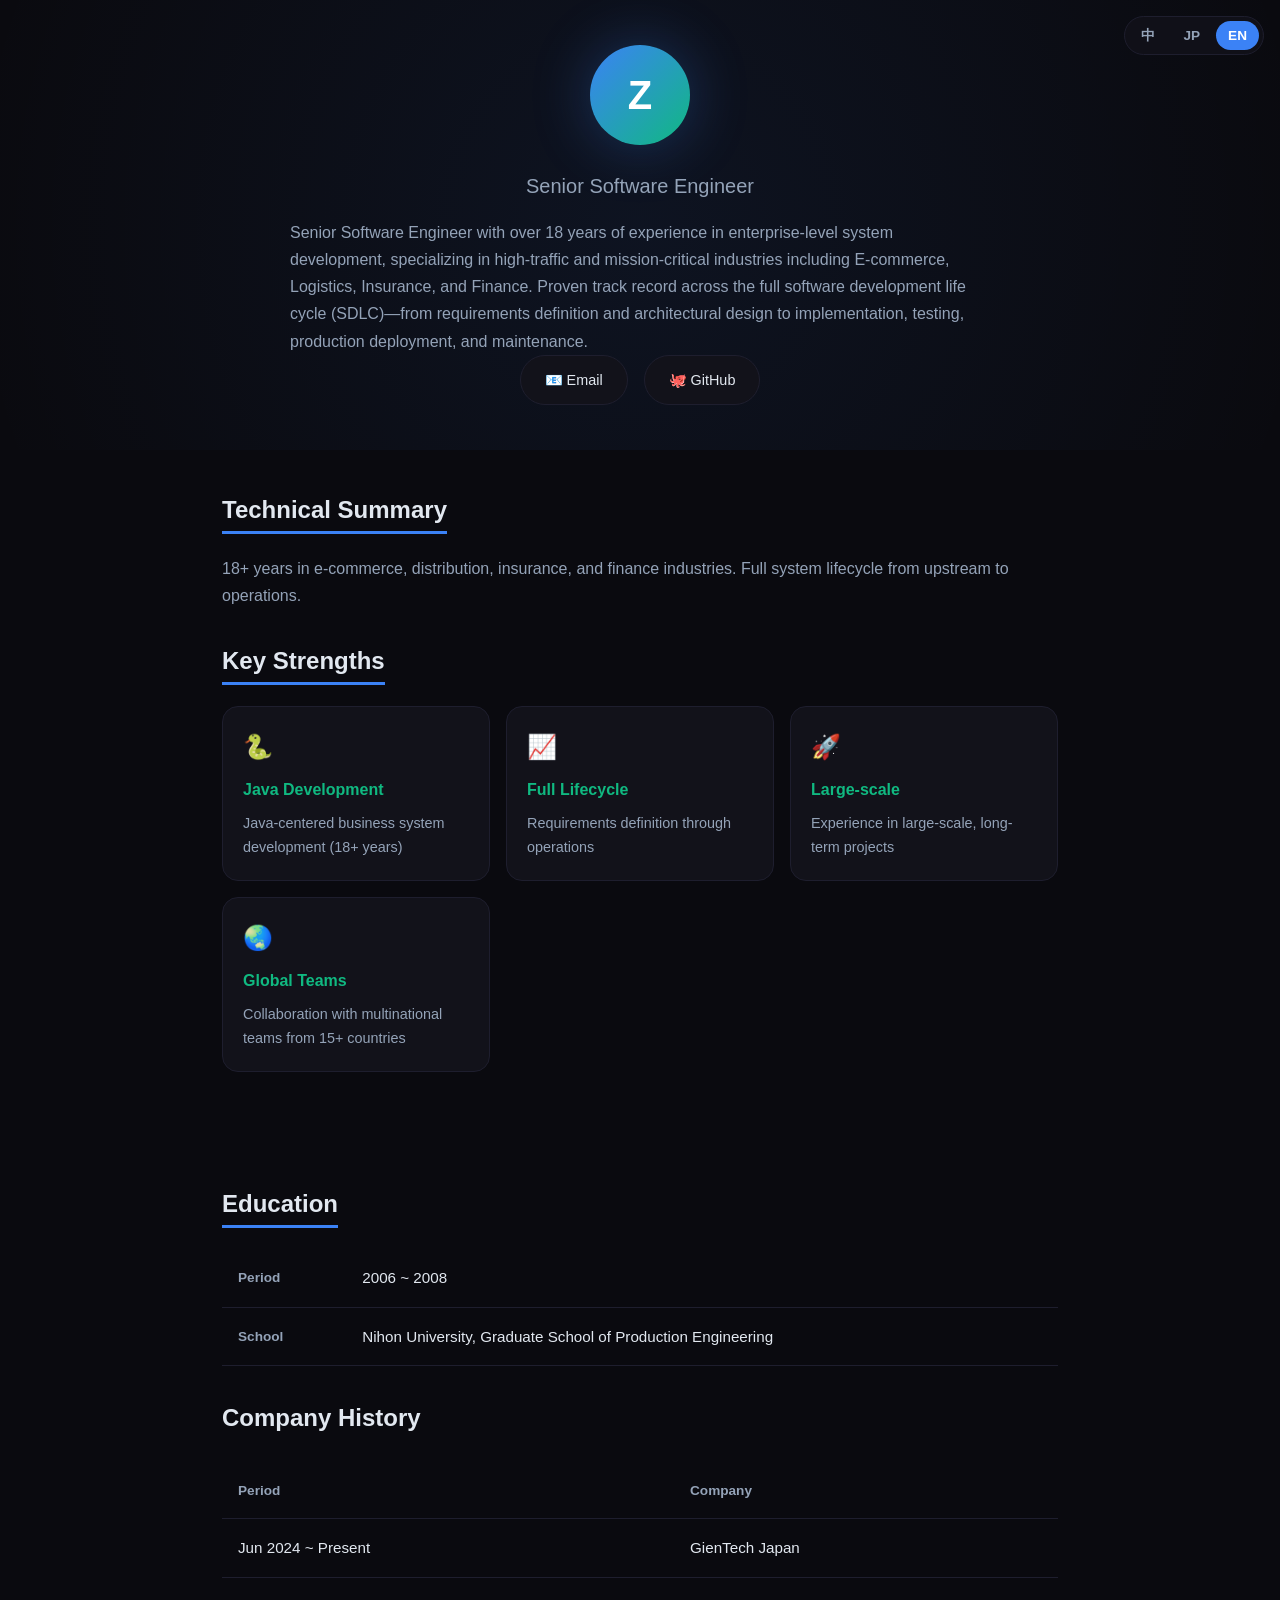
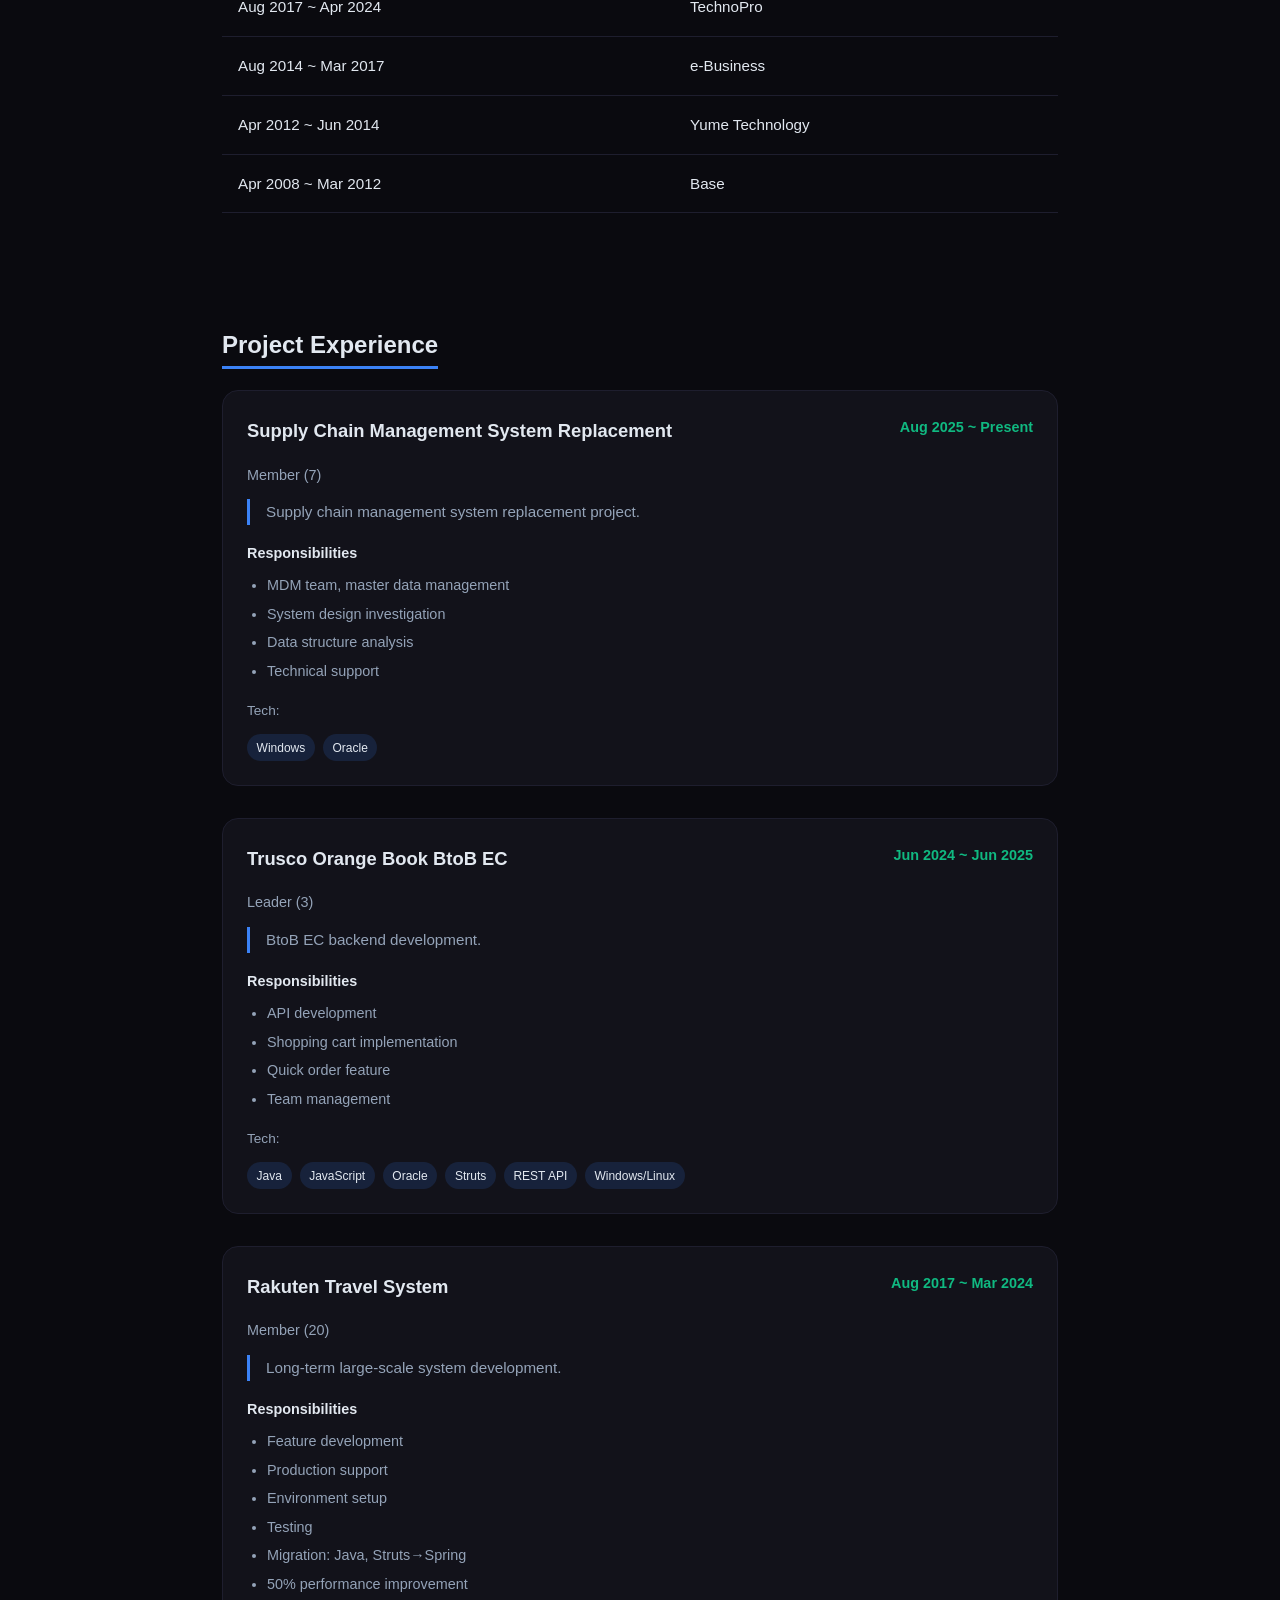
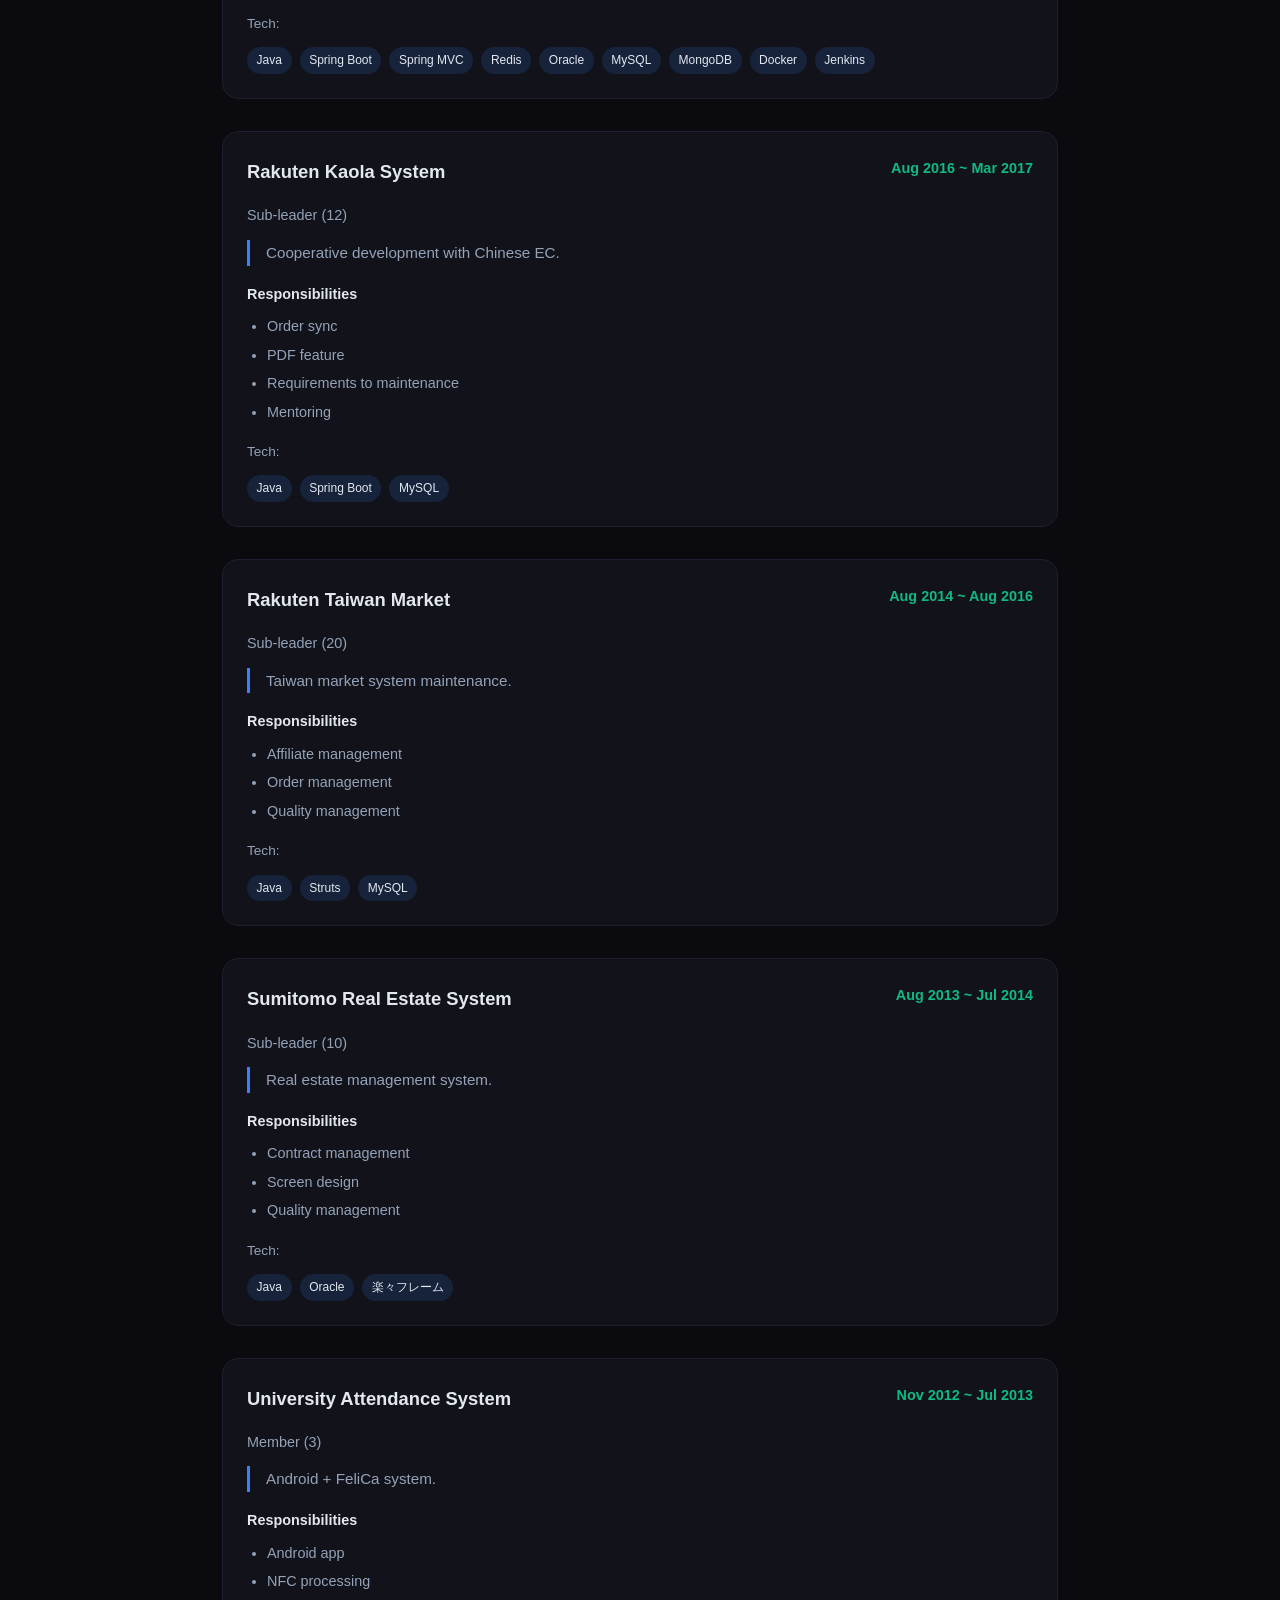
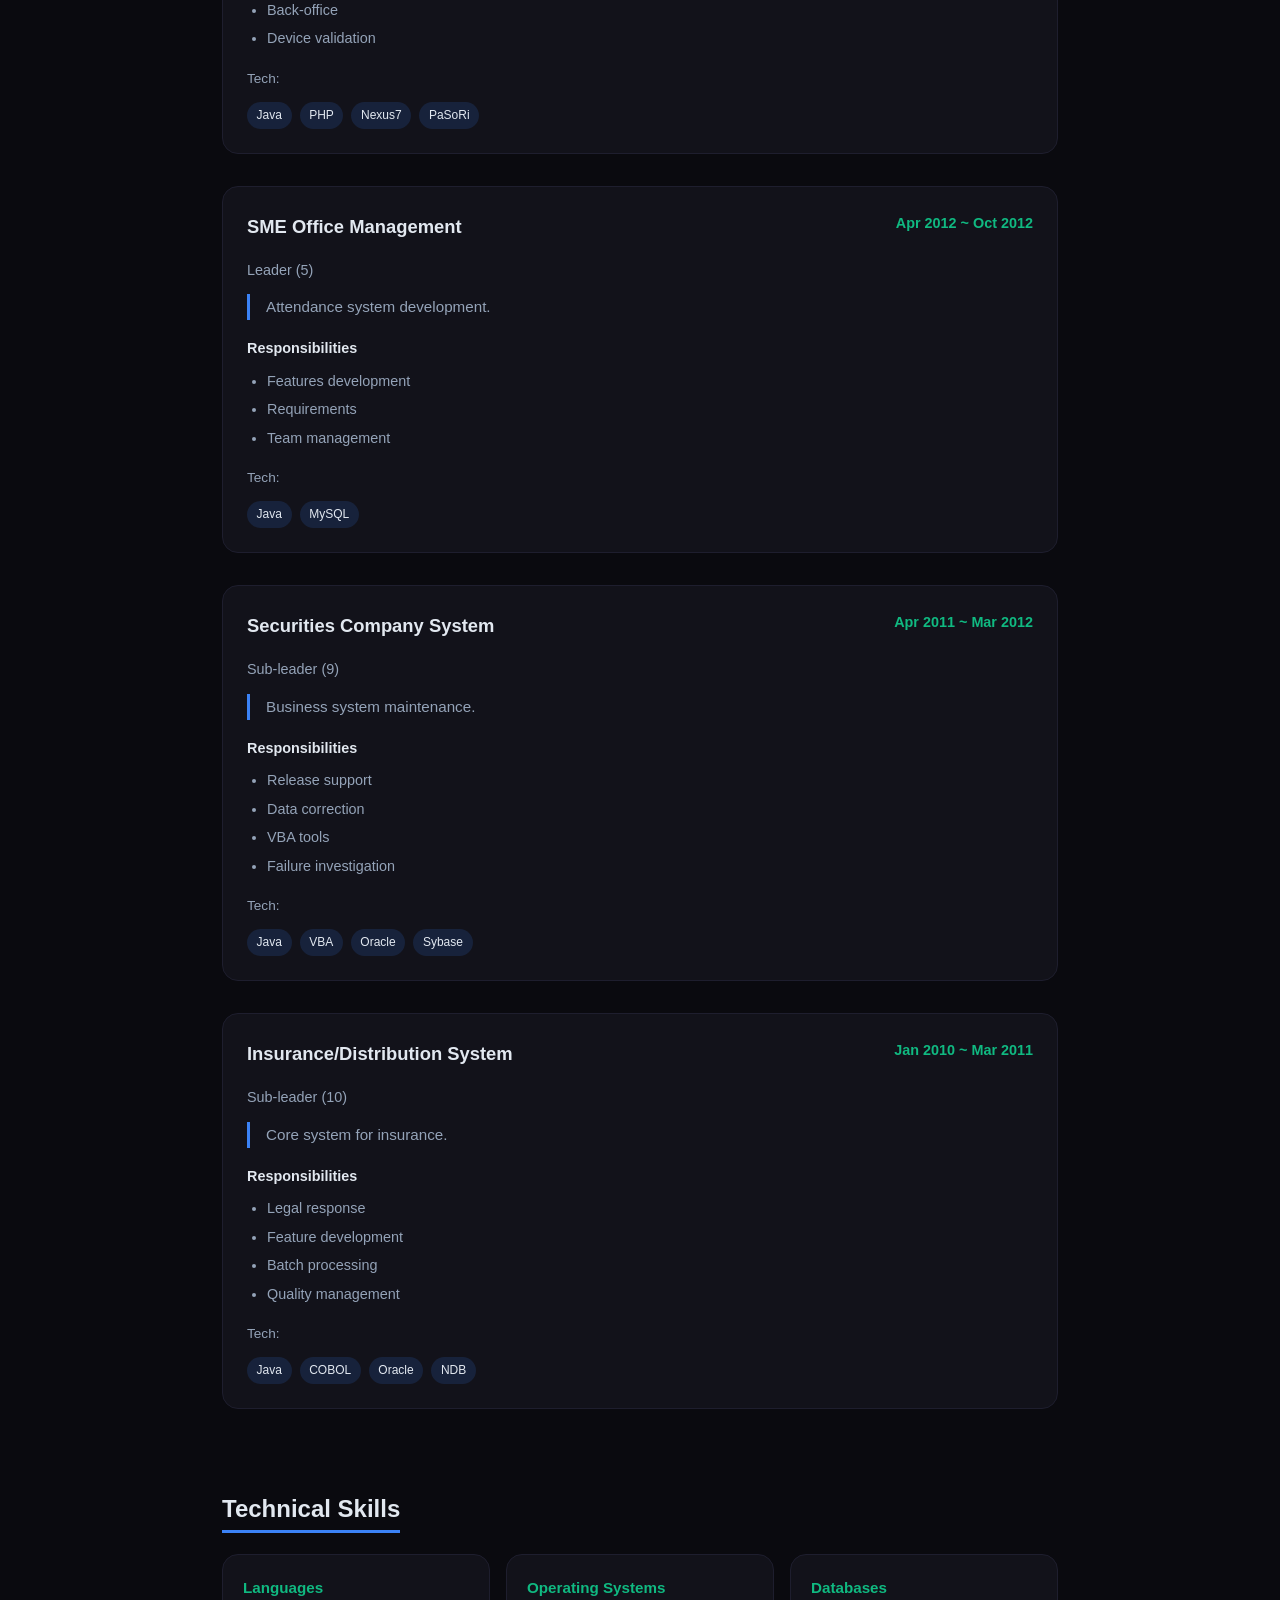
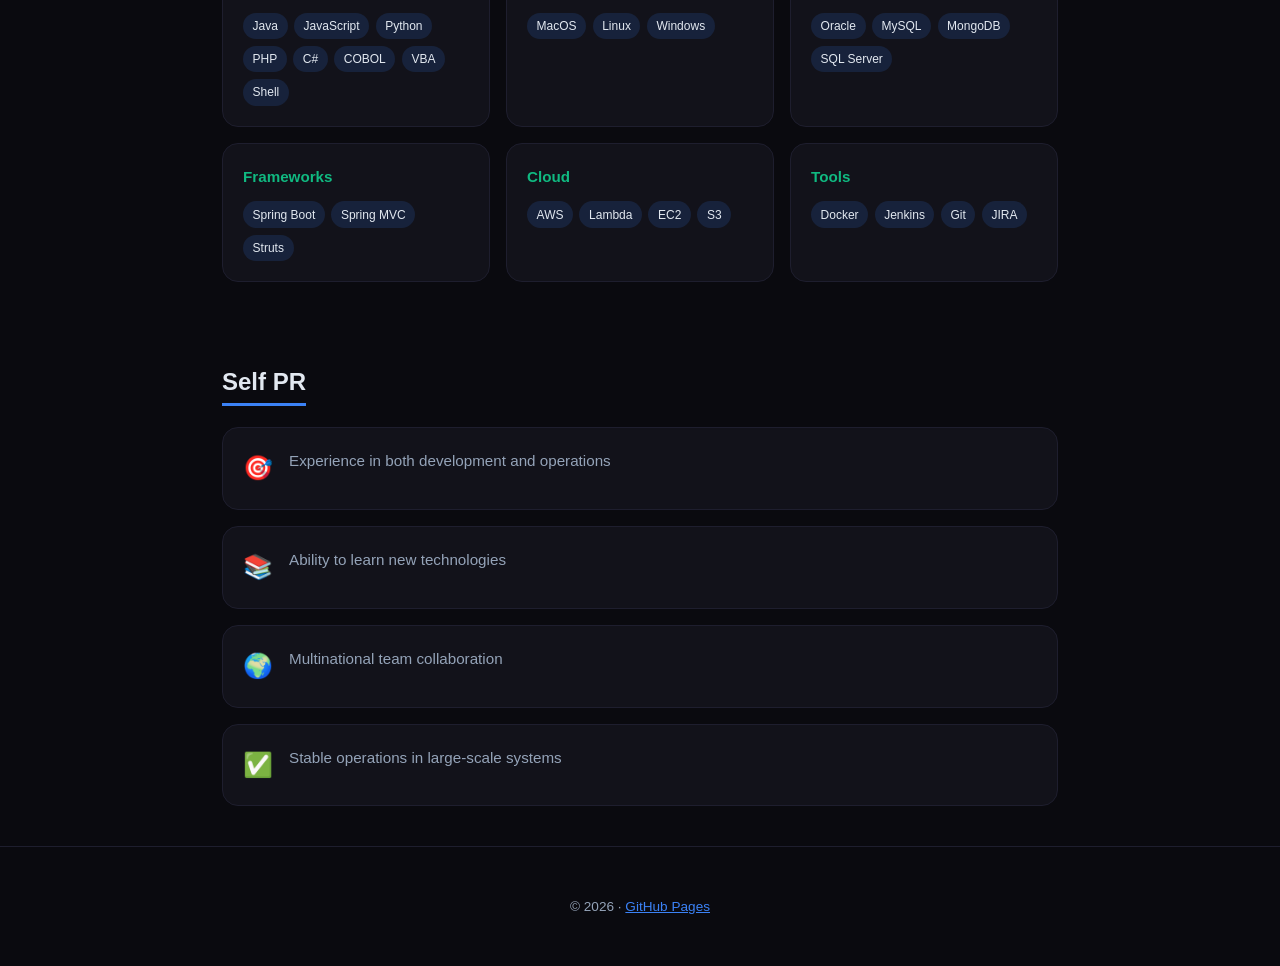
==== commit f279eb74: "feat(profile): 更新简历配置和国际化支持 - 将默认语言从日语切换为英语 - 添加邮箱字段的国际化翻译 - 为所有工作经历项目添加时间段显示 - 更新联系信息包括新的邮箱和GitHub地" ====
--- a/index.html
+++ b/index.html
@@ -3,7 +3,7 @@
 <head>
     <meta charset="UTF-8">
     <meta name="viewport" content="width=device-width, initial-scale=1.0">
-    <title>職務経歴書 — 張 寧波</title>
+    <title>Resume</title>
     <link rel="stylesheet" href="style.css">
 </head>
 <body>
@@ -15,13 +15,13 @@
 
 <div class="hero">
     <div class="hero-content">
-        <div class="avatar">張</div>
-        <h1 data-t="name">張 寧波</h1>
+        <div class="avatar">Z</div>
+        <h1 data-t="name" style="display:none">Z</h1>
         <p class="subtitle" data-t="title">シニアソフトウェアエンジニア</p>
         <p class="summary" data-t="summary">18年以上わたり業務系システム開発に従事。要件定義・基本設計などの上流工程から実装・各種テスト・本番リリース・運用保守まで、システムライフサイクル全体を一貫して担当。</p>
         <div class="contact-links">
-            <a class="contact-link" href="mailto:znbcreator@gmail.com">📧 メール</a>
-            <a class="contact-link" href="https://github.com/znbcreator" target="_blank">🐙 GitHub</a>
+            <a class="contact-link" href="mailto:znbwork@gmail.com">📧 <span data-t="email">メール</span></a>
+            <a class="contact-link" href="https://github.com/znbwork" target="_blank">🐙 GitHub</a>
         </div>
     </div>
 </div>
@@ -60,7 +60,7 @@
     <table class="education-table reveal">
         <tr>
             <th data-t="period">期間</th>
-            <td>2006年 ～ 2008年</td>
+            <td data-t="period_edu">2006年 ～ 2008年</td>
         </tr>
         <tr>
             <th data-t="school_label">学校</th>
@@ -75,23 +75,23 @@
             <th data-t="company_name">会社名</th>
         </tr>
         <tr>
-            <td>2024年06月 ～ 現在</td>
+            <td data-t="c1_period">2024年06月 ～ 現在</td>
             <td data-t="c1">GienTech Japan株式会社</td>
         </tr>
         <tr>
-            <td>2017年08月 ～ 2024年04月</td>
+            <td data-t="c2_period">2017年08月 ～ 2024年04月</td>
             <td data-t="c2">株式会社 TechnoPro</td>
         </tr>
         <tr>
-            <td>2014年08月 ～ 2017年03月</td>
+            <td data-t="c3_period">2014年08月 ～ 2017年03月</td>
             <td data-t="c3">株式会社イー・ビジネス</td>
         </tr>
         <tr>
-            <td>2012年04月 ～ 2014年06月</td>
+            <td data-t="c4_period">2012年04月 ～ 2014年06月</td>
             <td data-t="c4">株式会社夢テクノロジー</td>
         </tr>
         <tr>
-            <td>2008年04月 ～ 2012年03月</td>
+            <td data-t="c5_period">2008年04月 ～ 2012年03月</td>
             <td data-t="c5">ベース株式会社</td>
         </tr>
     </table>
@@ -103,7 +103,7 @@
         <div class="project">
             <div class="project-header">
                 <h3 data-t="p1_title">サプライチェーン管理システム リプレース</h3>
-                <div class="period">2025年08月 ～</div>
+                <div class="period" data-t="p1_period">2025年08月 ～</div>
             </div>
             <div class="role" data-t="p1_role">メンバー（7名）</div>
             <div class="overview" data-t="p1_overview">既存スクラッチシステム「spirits」により構築された販売管理・生産管理・在庫管理を含むサプライチェーン管理システムのリプレース。</div>
@@ -115,7 +115,7 @@
                 <li data-t="p1_d4">リプレースに向けた設計方針検討および技術的支援</li>
             </ul>
             <div class="tech-env">
-                <span class="tech-env-title">技術環境：</span>
+                <span class="tech-env-title" data-t="tech_env">技術環境：</span>
                 <span class="tech-tag">Windows</span><span class="tech-tag">Oracle</span>
             </div>
         </div>
@@ -123,7 +123,7 @@
         <div class="project">
             <div class="project-header">
                 <h3 data-t="p2_title">トラスコ オレンジブック BtoB ECシステム開発</h3>
-                <div class="period">2024年06月 ～ 2025年06月</div>
+                <div class="period" data-t="p2_period">2024年06月 ～ 2025年06月</div>
             </div>
             <div class="role" data-t="p2_role">リーダー（3名）</div>
             <div class="overview" data-t="p2_overview">BtoB ECサービスにおけるバックエンドシステム開発。</div>
@@ -135,7 +135,7 @@
                 <li data-t="p2_d4">メンバー進捗管理およびレビュー</li>
             </ul>
             <div class="tech-env">
-                <span class="tech-env-title">技術環境：</span>
+                <span class="tech-env-title" data-t="tech_env">技術環境：</span>
                 <span class="tech-tag">Java</span><span class="tech-tag">JavaScript</span><span class="tech-tag">Oracle</span><span class="tech-tag">Struts</span><span class="tech-tag">REST API</span><span class="tech-tag">Windows/Linux</span>
             </div>
         </div>
@@ -143,7 +143,7 @@
         <div class="project">
             <div class="project-header">
                 <h3 data-t="p3_title">楽天トラベル システム開発</h3>
-                <div class="period">2017年08月 ～ 2024年03月</div>
+                <div class="period" data-t="p3_period">2017年08月 ～ 2024年03月</div>
             </div>
             <div class="role" data-t="p3_role">メンバー（20名）</div>
             <div class="overview" data-t="p3_overview">Bus / Rent Car / Car Share サービスの長期・大規模システム開発。</div>
@@ -157,7 +157,7 @@
                 <li data-t="p3_d6">検索処理見直しによりレスポンスタイム50%改善</li>
             </ul>
             <div class="tech-env">
-                <span class="tech-env-title">技術環境：</span>
+                <span class="tech-env-title" data-t="tech_env">技術環境：</span>
                 <span class="tech-tag">Java</span><span class="tech-tag">Spring Boot</span><span class="tech-tag">Spring MVC</span><span class="tech-tag">Redis</span><span class="tech-tag">Oracle</span><span class="tech-tag">MySQL</span><span class="tech-tag">MongoDB</span><span class="tech-tag">Docker</span><span class="tech-tag">Jenkins</span>
             </div>
         </div>
@@ -165,7 +165,7 @@
         <div class="project">
             <div class="project-header">
                 <h3 data-t="p4_title">楽天 Kaola システム開発</h3>
-                <div class="period">2016年08月 ～ 2017年03月</div>
+                <div class="period" data-t="p4_period">2016年08月 ～ 2017年03月</div>
             </div>
             <div class="role" data-t="p4_role">サブリーダー（12名）</div>
             <div class="overview" data-t="p4_overview">中国大手EC企業との連携システム開発。</div>
@@ -177,7 +177,7 @@
                 <li data-t="p4_d4">品質管理・後輩指導</li>
             </ul>
             <div class="tech-env">
-                <span class="tech-env-title">技術環境：</span>
+                <span class="tech-env-title" data-t="tech_env">技術環境：</span>
                 <span class="tech-tag">Java</span><span class="tech-tag">Spring Boot</span><span class="tech-tag">MySQL</span>
             </div>
         </div>
@@ -185,7 +185,7 @@
         <div class="project">
             <div class="project-header">
                 <h3 data-t="p5_title">楽天 台湾市場 システム</h3>
-                <div class="period">2014年08月 ～ 2016年08月</div>
+                <div class="period" data-t="p5_period">2014年08月 ～ 2016年08月</div>
             </div>
             <div class="role" data-t="p5_role">サブリーダー（20名）</div>
             <div class="overview" data-t="p5_overview">楽天台湾市場のシステム保守・開発。</div>
@@ -196,7 +196,7 @@
                 <li data-t="p5_d3">進捗管理・品質管理</li>
             </ul>
             <div class="tech-env">
-                <span class="tech-env-title">技術環境：</span>
+                <span class="tech-env-title" data-t="tech_env">技術環境：</span>
                 <span class="tech-tag">Java</span><span class="tech-tag">Struts</span><span class="tech-tag">MySQL</span>
             </div>
         </div>
@@ -204,7 +204,7 @@
         <div class="project">
             <div class="project-header">
                 <h3 data-t="p6_title">三井住友系 マンション管理システム</h3>
-                <div class="period">2013年08月 ～ 2014年07月</div>
+                <div class="period" data-t="p6_period">2013年08月 ～ 2014年07月</div>
             </div>
             <div class="role" data-t="p6_role">サブリーダー（10名）</div>
             <div class="overview" data-t="p6_overview">三井住友不動産向け管理システム開発。</div>
@@ -215,7 +215,7 @@
                 <li data-t="p6_d3">進捗管理・品質管理</li>
             </ul>
             <div class="tech-env">
-                <span class="tech-env-title">技術環境：</span>
+                <span class="tech-env-title" data-t="tech_env">技術環境：</span>
                 <span class="tech-tag">Java</span><span class="tech-tag">Oracle</span><span class="tech-tag">楽々フレーム</span>
             </div>
         </div>
@@ -223,7 +223,7 @@
         <div class="project">
             <div class="project-header">
                 <h3 data-t="p7_title">大学向け 出席管理システム</h3>
-                <div class="period">2012年11月 ～ 2013年07月</div>
+                <div class="period" data-t="p7_period">2012年11月 ～ 2013年07月</div>
             </div>
             <div class="role" data-t="p7_role">メンバー（3名）</div>
             <div class="overview" data-t="p7_overview">Android + FeliCa(NFC) を使用した大學出席管理システム。</div>
@@ -235,7 +235,7 @@
                 <li data-t="p7_d4">特定デバイス向け検証・導入</li>
             </ul>
             <div class="tech-env">
-                <span class="tech-env-title">技術環境：</span>
+                <span class="tech-env-title" data-t="tech_env">技術環境：</span>
                 <span class="tech-tag">Java</span><span class="tech-tag">PHP</span><span class="tech-tag">Nexus7</span><span class="tech-tag">PaSoRi</span>
             </div>
         </div>
@@ -243,7 +243,7 @@
         <div class="project">
             <div class="project-header">
                 <h3 data-t="p8_title">中小企業向け 事務管理システム</h3>
-                <div class="period">2012年04月 ～ 2012年10月</div>
+                <div class="period" data-t="p8_period">2012年04月 ～ 2012年10月</div>
             </div>
             <div class="role" data-t="p8_role">リーダー（5名）</div>
             <div class="overview" data-t="p8_overview">勤怠管理・有給申請・研修予約システムの開発。</div>
@@ -254,7 +254,7 @@
                 <li data-t="p8_d3">チーム進捗・品質管理</li>
             </ul>
             <div class="tech-env">
-                <span class="tech-env-title">技術環境：</span>
+                <span class="tech-env-title" data-t="tech_env">技術環境：</span>
                 <span class="tech-tag">Java</span><span class="tech-tag">MySQL</span>
             </div>
         </div>
@@ -262,7 +262,7 @@
         <div class="project">
             <div class="project-header">
                 <h3 data-t="p9_title">大手証券会社 業務システム保守</h3>
-                <div class="period">2011年04月 ～ 2012年03月</div>
+                <div class="period" data-t="p9_period">2011年04月 ～ 2012年03月</div>
             </div>
             <div class="role" data-t="p9_role">サブリーダー（9名）</div>
             <div class="overview" data-t="p9_overview">大手証券会社の業務システム保守。</div>
@@ -274,7 +274,7 @@
                 <li data-t="p9_d4">障害調査・対応</li>
             </ul>
             <div class="tech-env">
-                <span class="tech-env-title">技術環境：</span>
+                <span class="tech-env-title" data-t="tech_env">技術環境：</span>
                 <span class="tech-tag">Java</span><span class="tech-tag">VBA</span><span class="tech-tag">Oracle</span><span class="tech-tag">Sybase</span>
             </div>
         </div>
@@ -282,7 +282,7 @@
         <div class="project">
             <div class="project-header">
                 <h3 data-t="p10_title">大手保険業・流通業 基幹システム</h3>
-                <div class="period">2010年01月 ～ 2011年03月</div>
+                <div class="period" data-t="p10_period">2010年01月 ～ 2011年03月</div>
             </div>
             <div class="role" data-t="p10_role">サブリーダー（10名）</div>
             <div class="overview" data-t="p10_overview">大手保険業・流通業向け基幹システムの開発・保守。</div>
@@ -294,7 +294,7 @@
                 <li data-t="p10_d4">進捗・品質管理</li>
             </ul>
             <div class="tech-env">
-                <span class="tech-env-title">技術環境：</span>
+                <span class="tech-env-title" data-t="tech_env">技術環境：</span>
                 <span class="tech-tag">Java</span><span class="tech-tag">COBOL</span><span class="tech-tag">Oracle</span><span class="tech-tag">NDB</span>
             </div>
         </div>
@@ -366,7 +366,7 @@
 </section>
 
 <footer>
-    <p>© 2026 張 寧波 · <a href="https://pages.github.com" style="color:var(--accent);" target="_blank">GitHub Pages</a></p>
+    <p>© 2026 · <a href="https://pages.github.com" style="color:var(--accent);" target="_blank">GitHub Pages</a></p>
 </footer>
 
 <script src="app.js"></script>
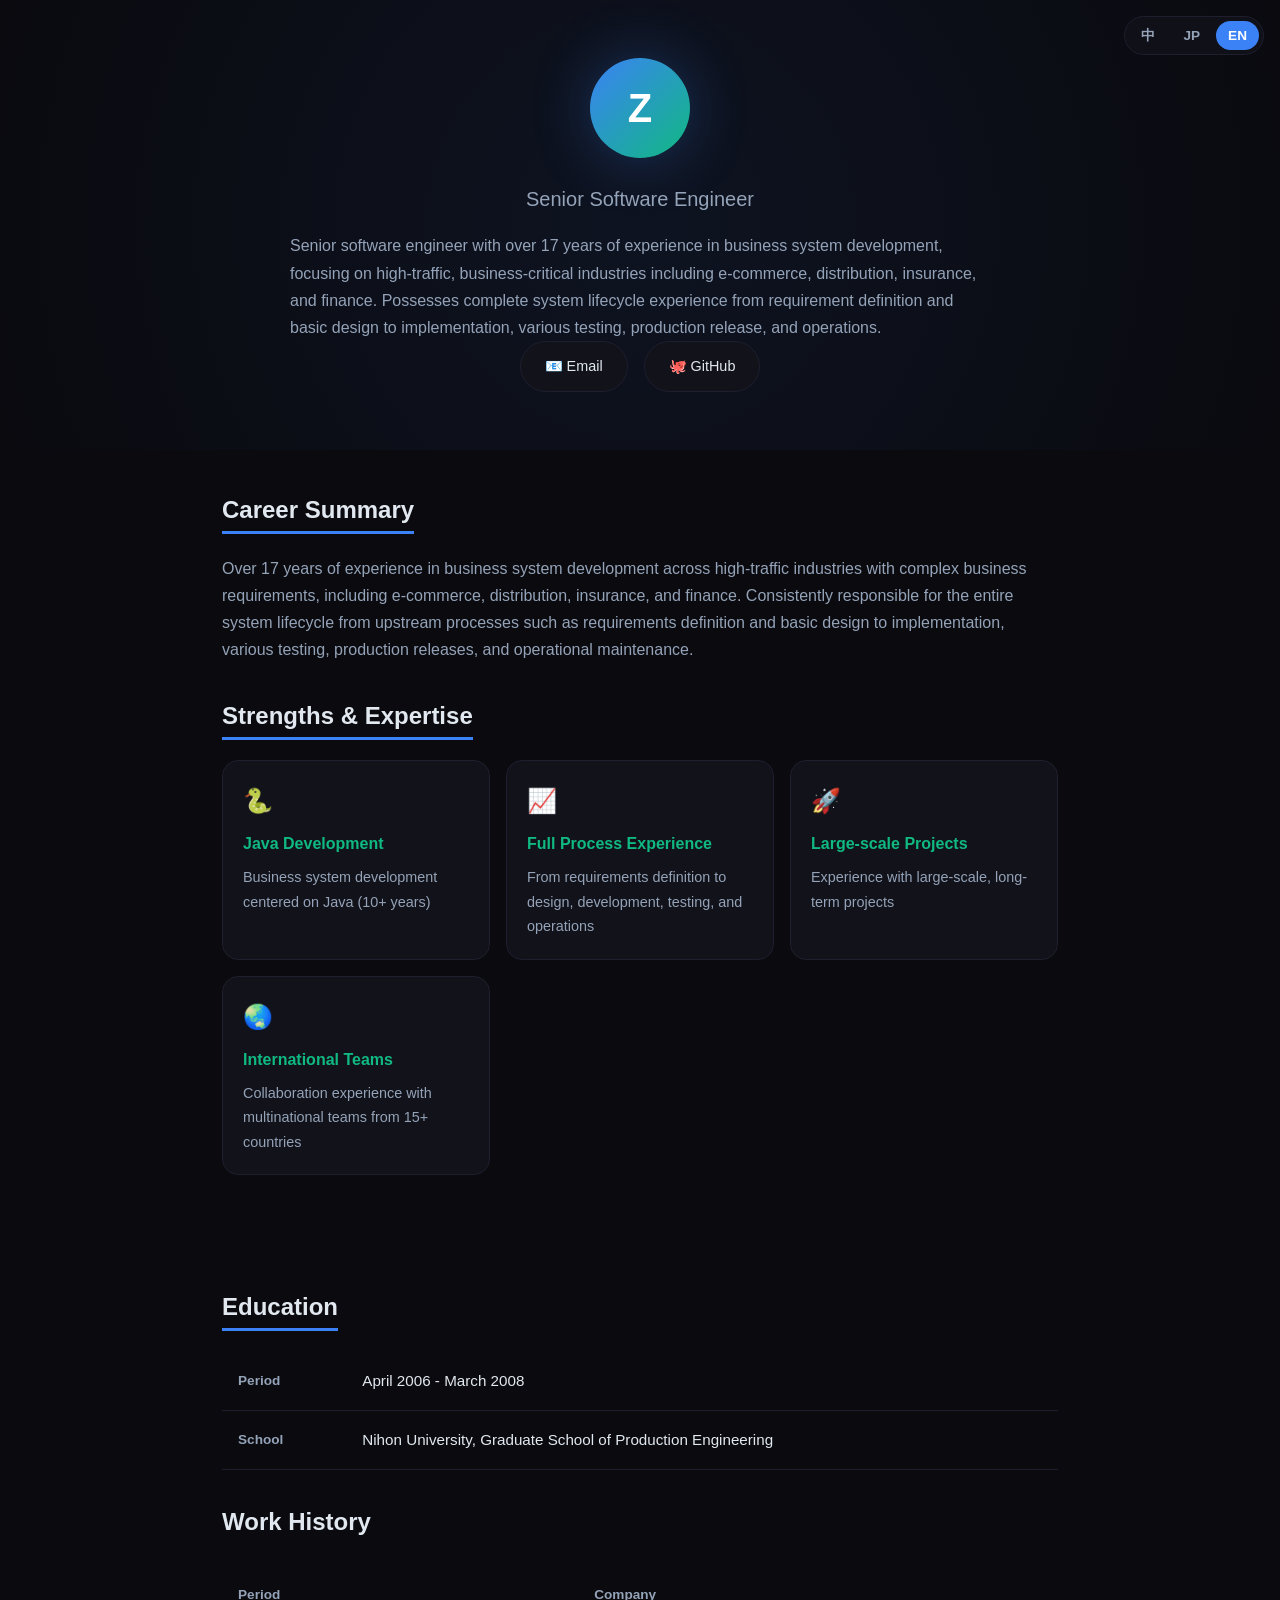
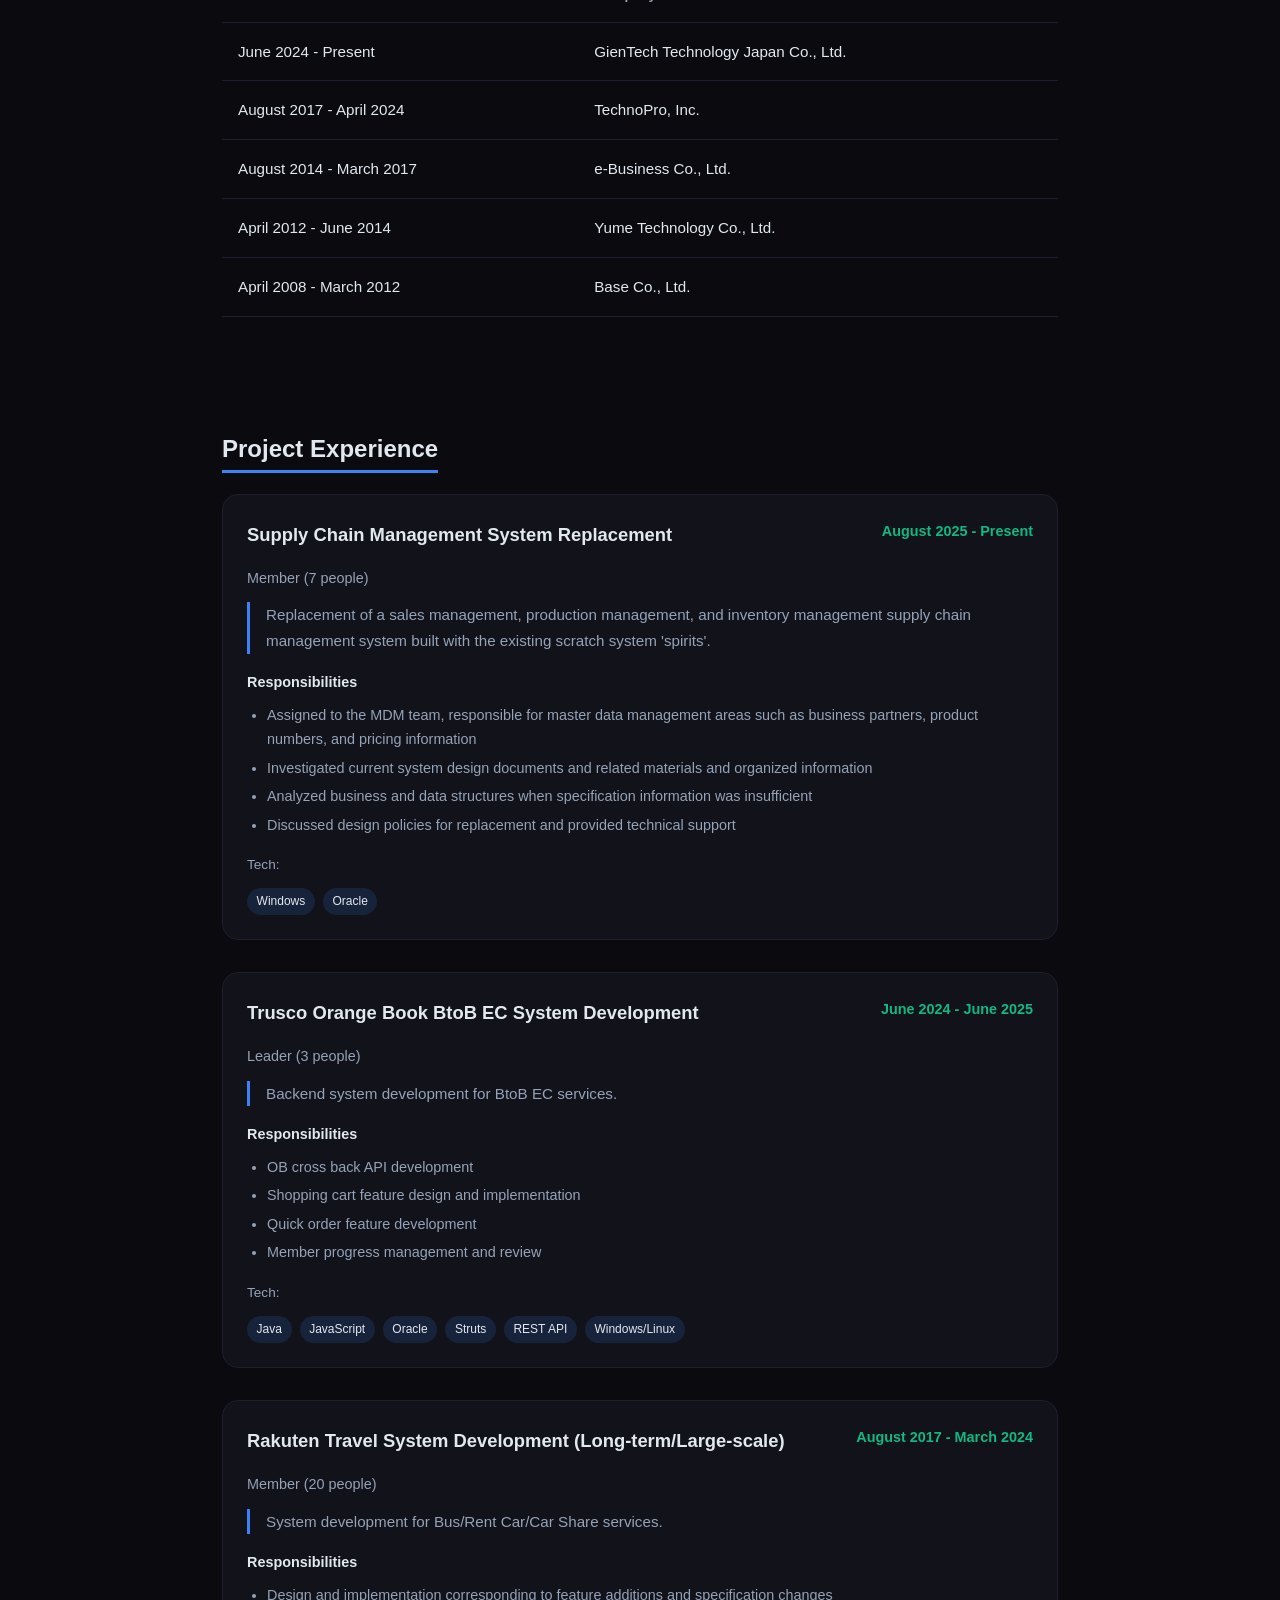
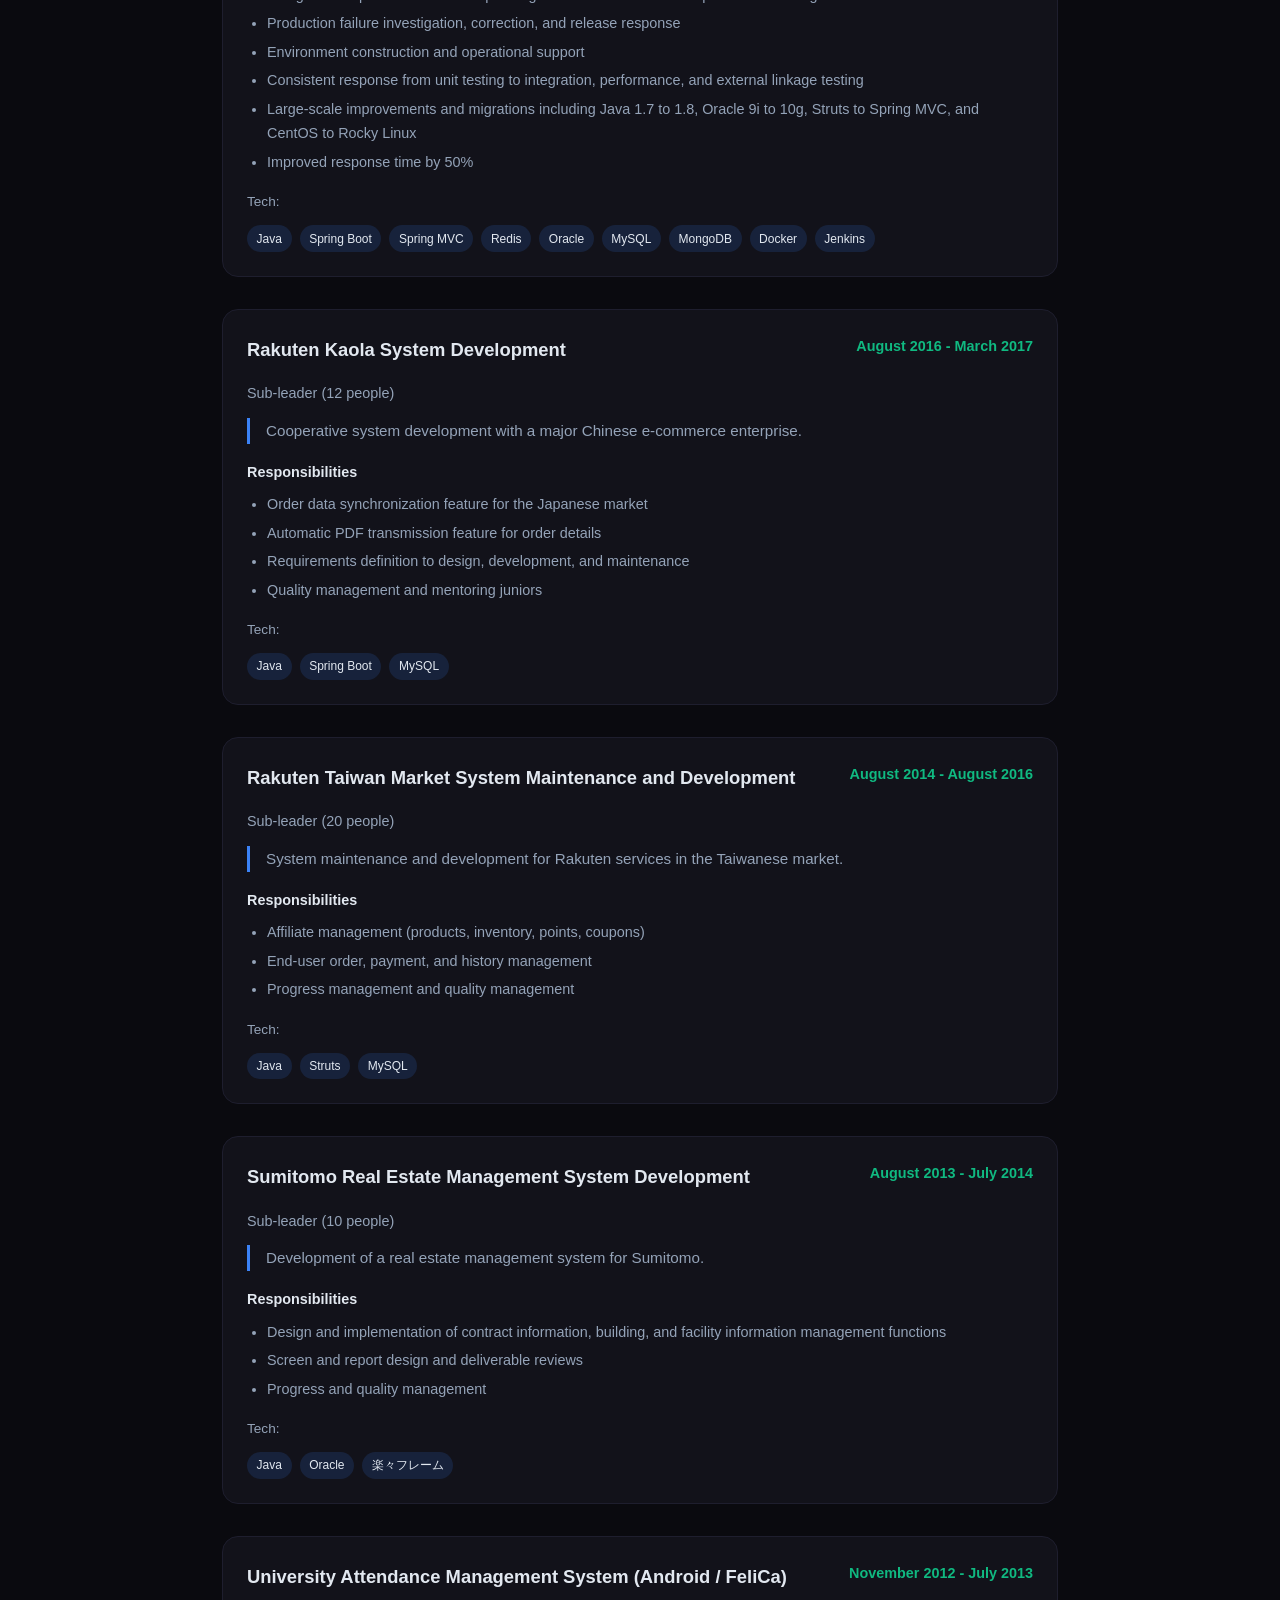
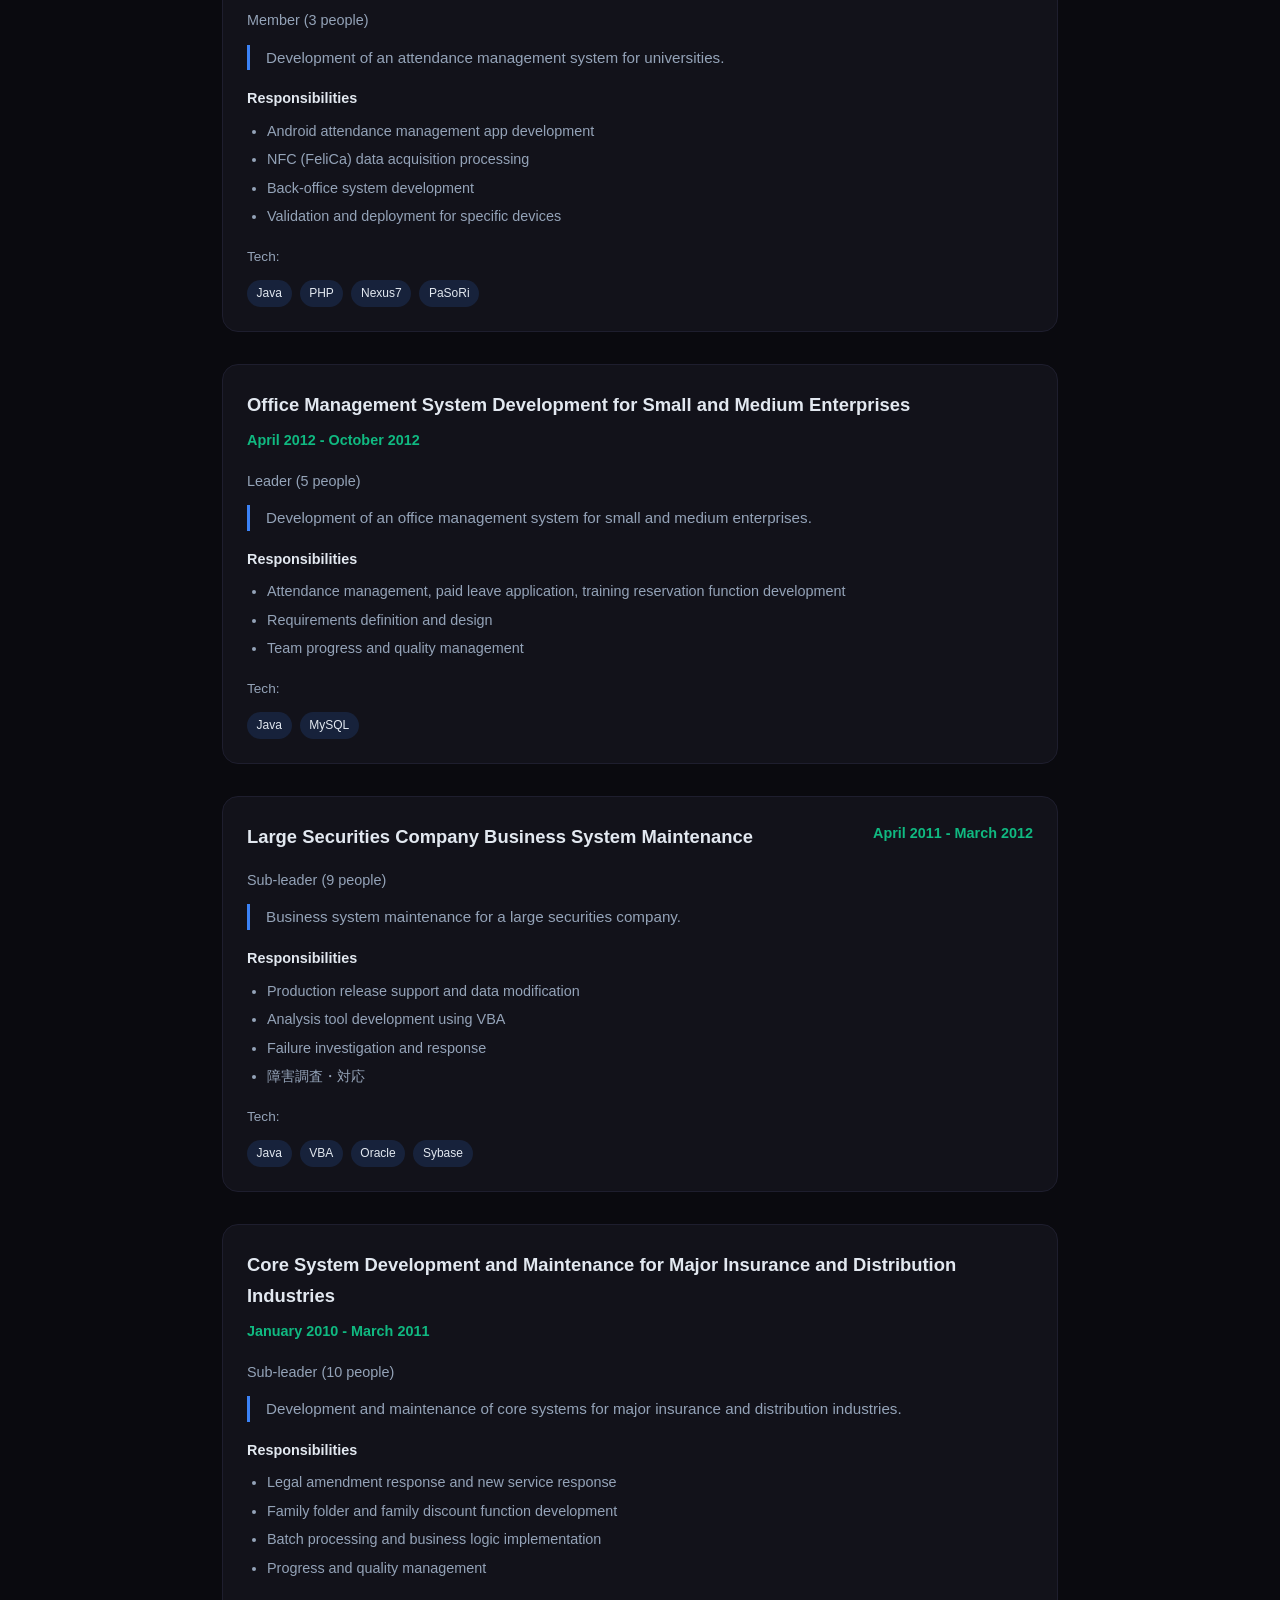
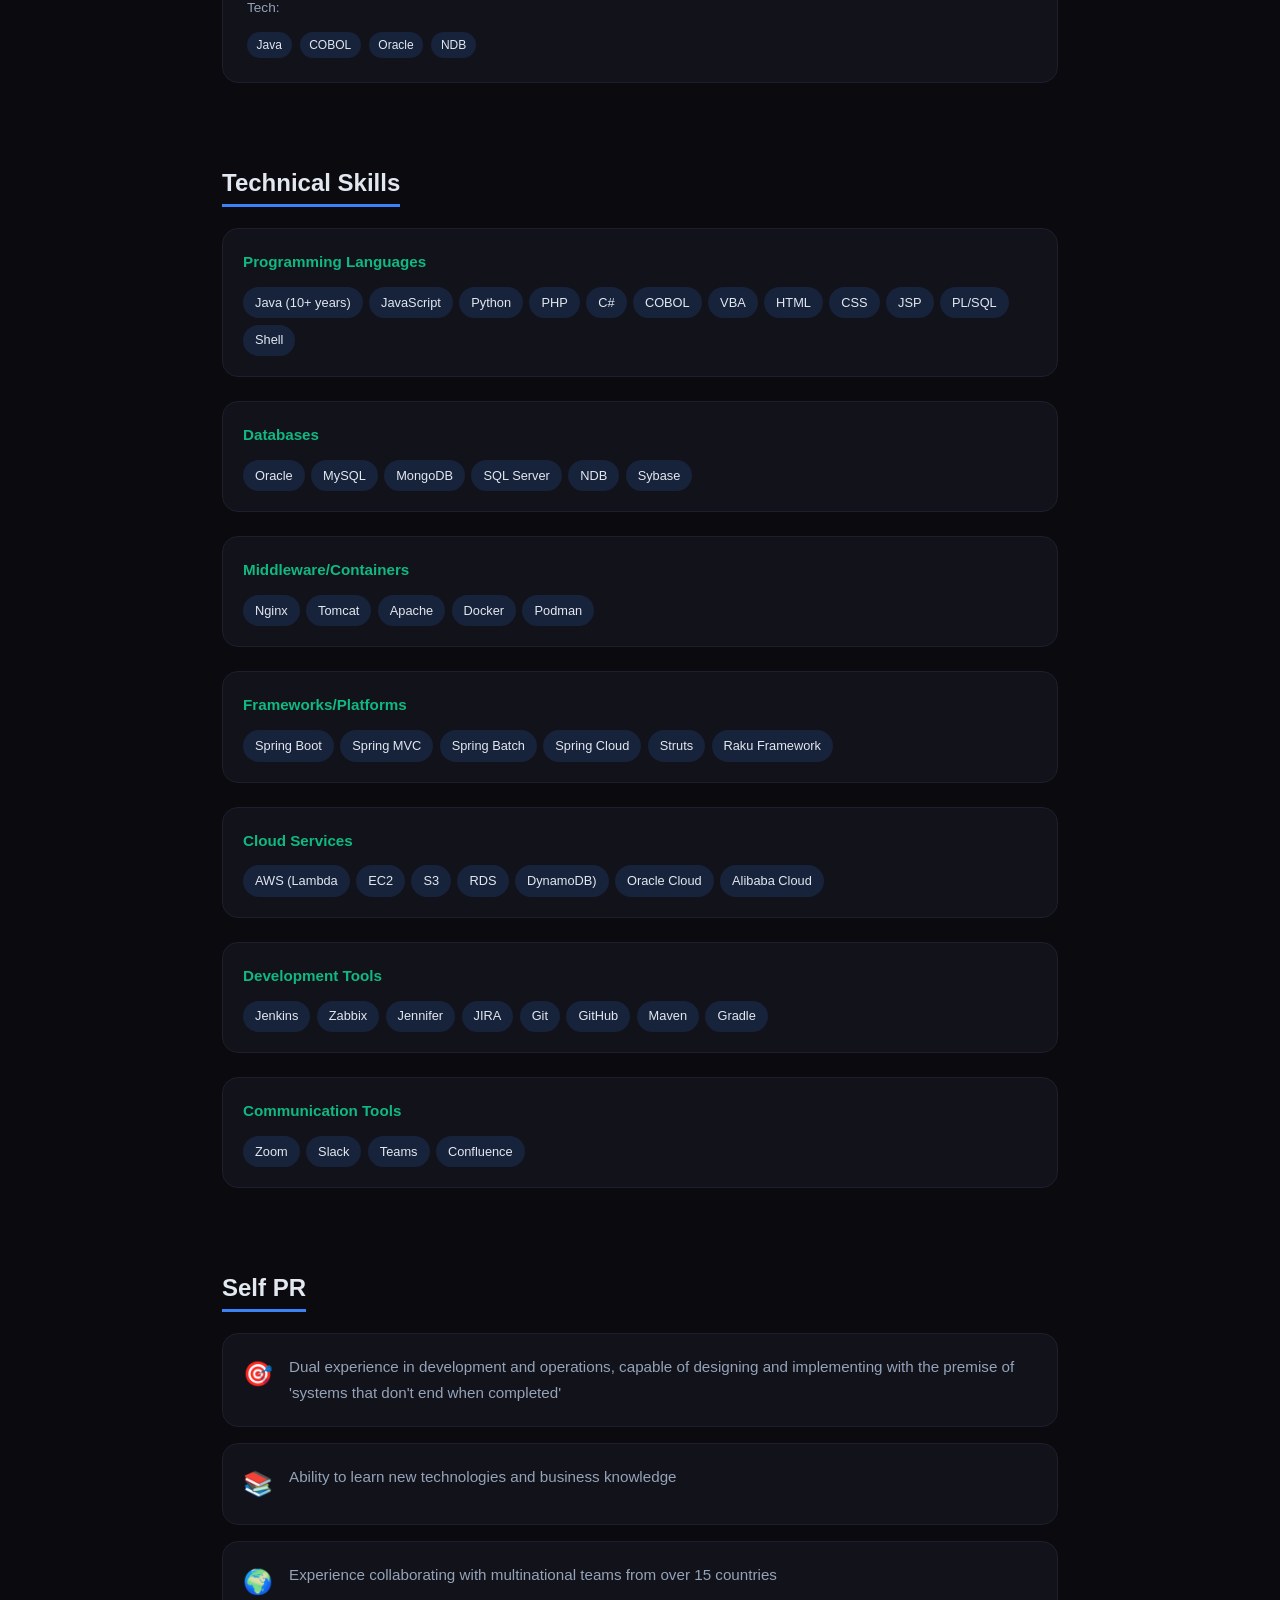
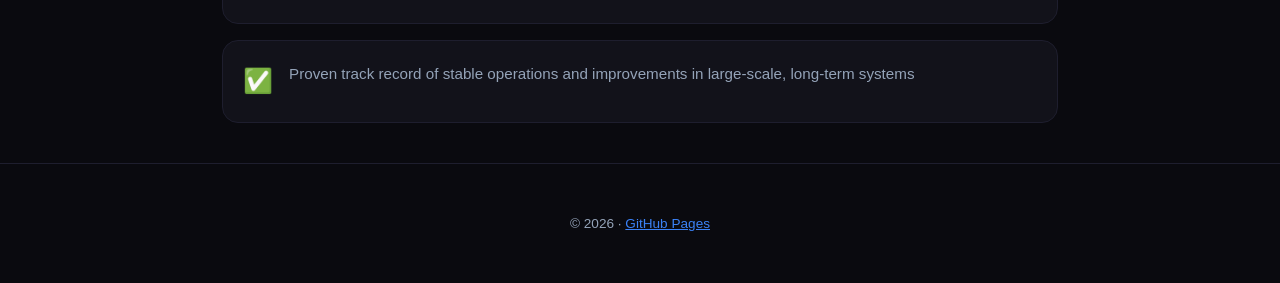
==== commit d682be9e: "feat(i18n): 添加国际化支持和简历编辑器功能 - 实现多语言切换功能，支持中文、日文、英文 - 创建简历内容编辑器页面，提供完整的表单编辑界面 - 添加国际化资源文件，包含三种语言的翻译内容" ====
--- a/index.html
+++ b/index.html
@@ -302,43 +302,35 @@
 </section>
 
 <section>
-    <h2><span data-t="skill_title">技術スキル一覧</span></h2>
-    <div class="skills-grid reveal">
-        <div class="skill-card">
-            <h3 data-t="skill_lang">プログラミング言語</h3>
-            <div class="skill-tags">
-                <span class="skill-tag">Java</span><span class="skill-tag">JavaScript</span><span class="skill-tag">Python</span><span class="skill-tag">PHP</span><span class="skill-tag">C#</span><span class="skill-tag">COBOL</span><span class="skill-tag">VBA</span><span class="skill-tag">Shell</span>
-            </div>
-        </div>
-        <div class="skill-card">
-            <h3 data-t="skill_os">オペレーティングシステム</h3>
-            <div class="skill-tags">
-                <span class="skill-tag">MacOS</span><span class="skill-tag">Linux</span><span class="skill-tag">Windows</span>
-            </div>
-        </div>
-        <div class="skill-card">
-            <h3 data-t="skill_db">データベース</h3>
-            <div class="skill-tags">
-                <span class="skill-tag">Oracle</span><span class="skill-tag">MySQL</span><span class="skill-tag">MongoDB</span><span class="skill-tag">SQL Server</span>
-            </div>
-        </div>
-        <div class="skill-card">
-            <h3 data-t="skill_fw">フレームワーク</h3>
-            <div class="skill-tags">
-                <span class="skill-tag">Spring Boot</span><span class="skill-tag">Spring MVC</span><span class="skill-tag">Struts</span>
-            </div>
-        </div>
-        <div class="skill-card">
-            <h3 data-t="skill_cloud">クラウド</h3>
-            <div class="skill-tags">
-                <span class="skill-tag">AWS</span><span class="skill-tag">Lambda</span><span class="skill-tag">EC2</span><span class="skill-tag">S3</span>
-            </div>
-        </div>
-        <div class="skill-card">
-            <h3 data-t="skill_tools">開発ツール</h3>
-            <div class="skill-tags">
-                <span class="skill-tag">Docker</span><span class="skill-tag">Jenkins</span><span class="skill-tag">Git</span><span class="skill-tag">JIRA</span>
-            </div>
+    <h2><span data-t="skill_title">Technical Skills</span></h2>
+    <div class="skills-list reveal">
+        <div class="skill-row" data-skill="skill_lang">
+            <h3 data-t="skill_lang_label">Programming Languages</h3>
+            <div class="skill-items" data-tags="skill_lang"></div>
+        </div>
+        <div class="skill-row" data-skill="skill_db">
+            <h3 data-t="skill_db_label">Databases</h3>
+            <div class="skill-items" data-tags="skill_db"></div>
+        </div>
+        <div class="skill-row" data-skill="skill_middleware">
+            <h3 data-t="skill_middleware_label">Middleware/Containers</h3>
+            <div class="skill-items" data-tags="skill_middleware"></div>
+        </div>
+        <div class="skill-row" data-skill="skill_fw">
+            <h3 data-t="skill_fw_label">Frameworks/Platforms</h3>
+            <div class="skill-items" data-tags="skill_fw"></div>
+        </div>
+        <div class="skill-row" data-skill="skill_cloud">
+            <h3 data-t="skill_cloud_label">Cloud Services</h3>
+            <div class="skill-items" data-tags="skill_cloud"></div>
+        </div>
+        <div class="skill-row" data-skill="skill_tools">
+            <h3 data-t="skill_tools_label">Development Tools</h3>
+            <div class="skill-items" data-tags="skill_tools"></div>
+        </div>
+        <div class="skill-row" data-skill="skill_comm">
+            <h3 data-t="skill_comm_label">Communication Tools</h3>
+            <div class="skill-items" data-tags="skill_comm"></div>
         </div>
     </div>
 </section>
--- a/style.css
+++ b/style.css
@@ -114,6 +114,13 @@
     padding: 0.2rem 0.6rem; background: rgba(59,130,246,0.15);
     border-radius: 9999px; font-size: 0.75rem;
 }
+.skills-list { display: grid; gap: 1.5rem; }
+.skill-row { background: var(--card); border: 1px solid var(--border); border-radius: 1rem; padding: 1.25rem; }
+.skill-row h3 { font-size: 0.95rem; margin-bottom: 0.75rem; color: var(--accent2); }
+.skill-items { display: flex; flex-wrap: wrap; gap: 0.4rem; }
+.skill-items .skill-tag {
+    padding: 0.3rem 0.75rem; font-size: 0.8rem;
+}
 .pr-list { display: grid; gap: 1rem; }
 .pr-item {
     background: var(--card); border: 1px solid var(--border); border-radius: 1rem;
